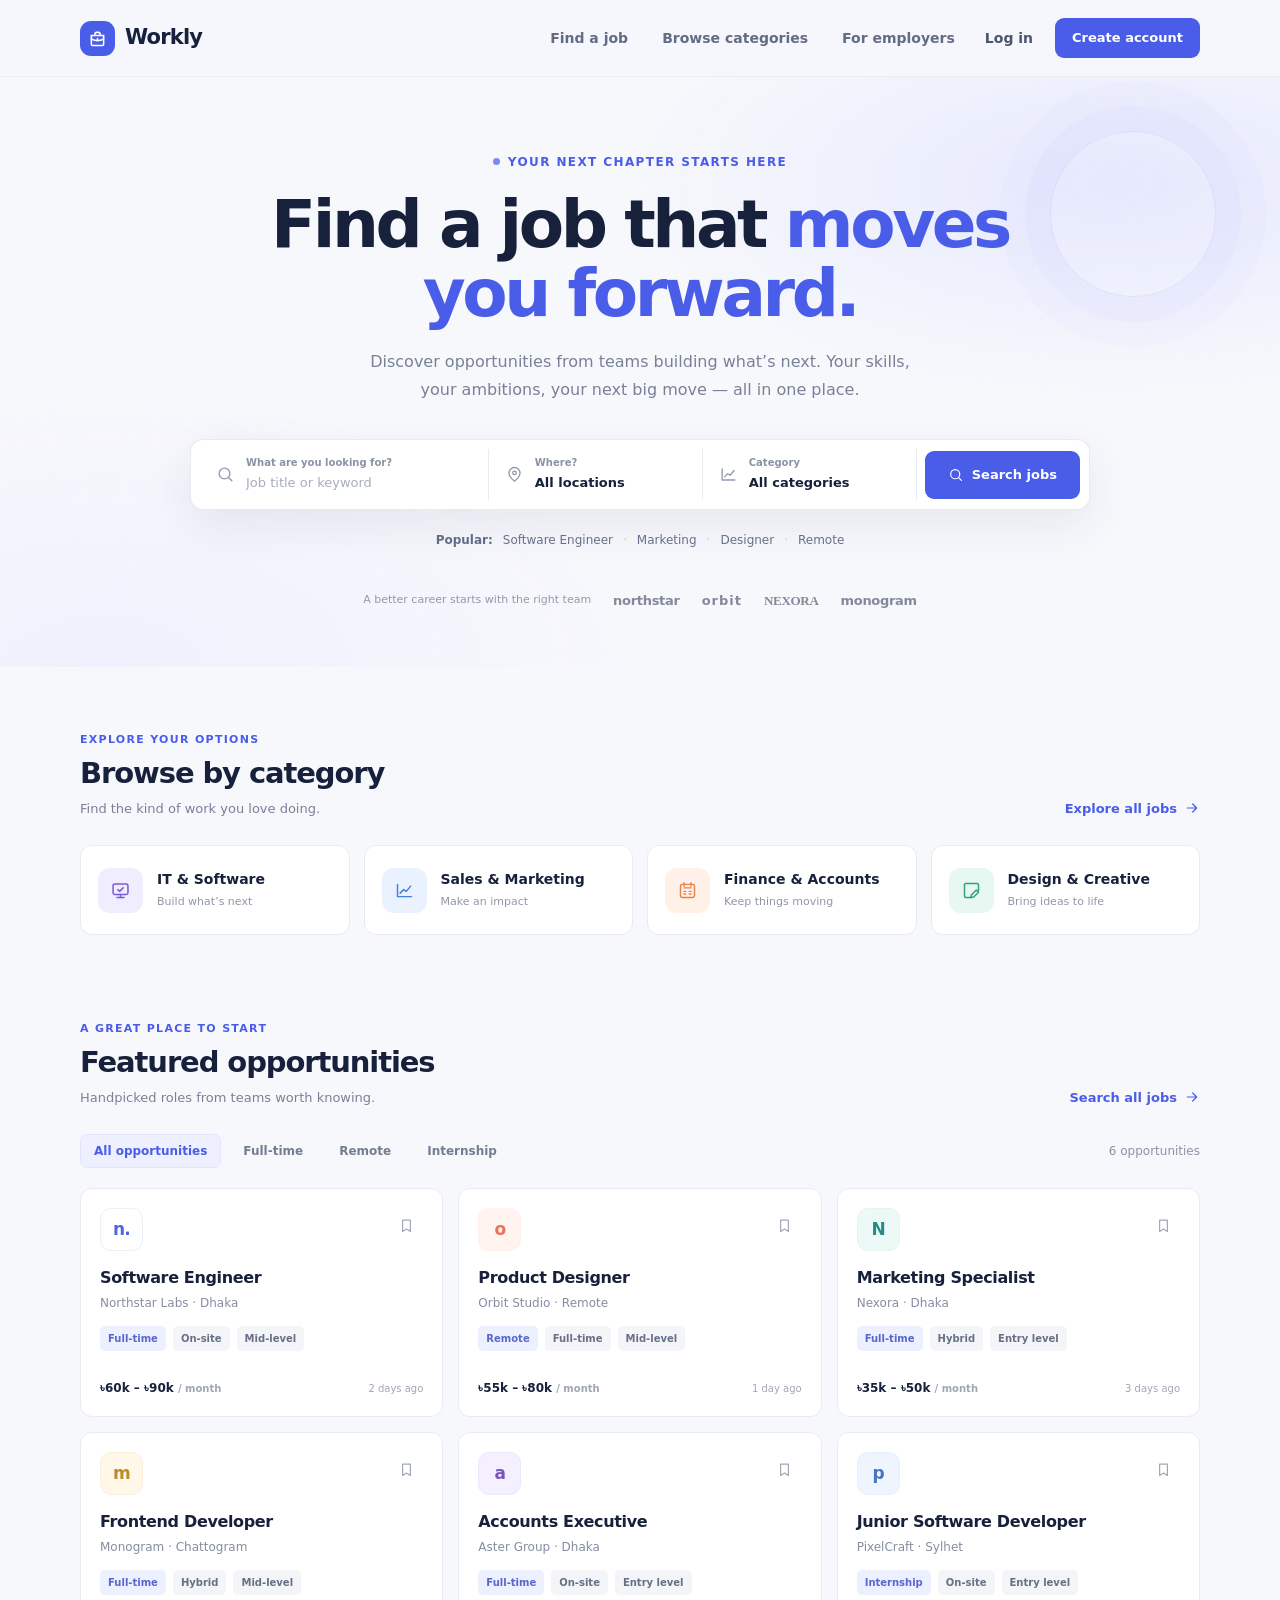
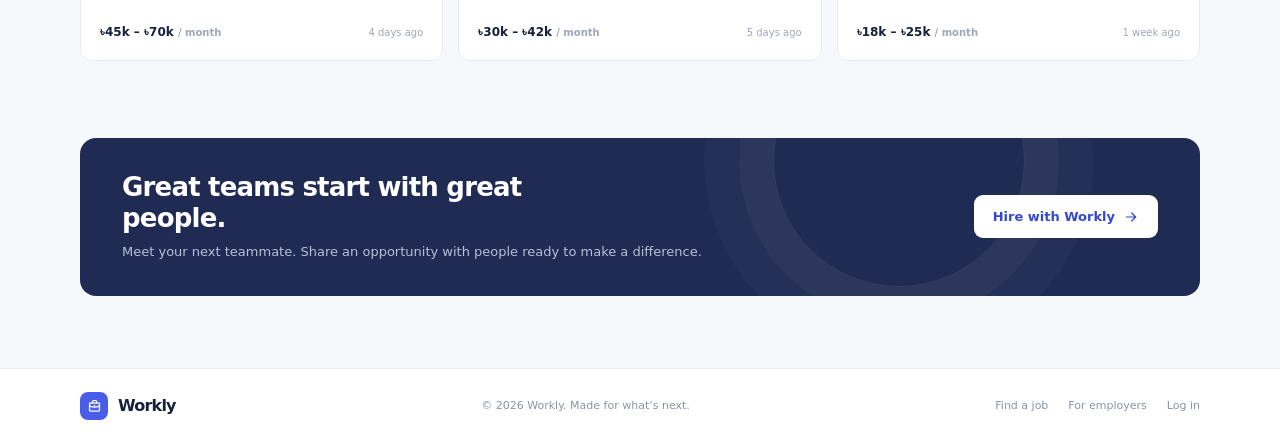
==== index.html @ 97389e7e "4_nov" ====
<!doctype html>
<html lang="en">
<head>
  <meta charset="utf-8">
  <meta name="viewport" content="width=device-width, initial-scale=1">
  <meta name="theme-color" content="#f7f8fc">
  <meta name="description" content="Find your next opportunity with opportunities from growing teams across Bangladesh. Search jobs by title, category, or city.">
  <title>Find your next opportunity — Workly</title>
  <style>
    :root {
      color-scheme: light;
      --ink: #17213b;
      --muted: #788198;
      --blue: #4a5de8;
      --blue-dark: #394bd1;
      --blue-pale: #eef0ff;
      --line: #e9ebf2;
      --surface: #fff;
      --canvas: #f7f8fc;
      --green: #14876b;
      --shadow: 0 16px 44px rgba(34, 48, 94, .08);
    }

    * { box-sizing: border-box; }

    html { scroll-behavior: smooth; }

    body {
      margin: 0;
      background: var(--canvas);
      color: var(--ink);
      font-family: Inter, ui-sans-serif, system-ui, -apple-system, BlinkMacSystemFont, "Segoe UI", sans-serif;
      font-size: 15px;
      line-height: 1.5;
      -webkit-font-smoothing: antialiased;
    }

    a { color: inherit; text-decoration: none; }
    button, input, select { font: inherit; }
    button, a, select { -webkit-tap-highlight-color: transparent; }
    button:focus-visible, a:focus-visible, input:focus-visible, select:focus-visible {
      outline: 3px solid rgba(74, 93, 232, .28);
      outline-offset: 3px;
    }

    .shell { width: min(1120px, calc(100% - 48px)); margin: 0 auto; }

    .site-header {
      position: relative;
      z-index: 5;
      background: rgba(247, 248, 252, .92);
      border-bottom: 1px solid rgba(233, 235, 242, .8);
    }

    .nav {
      height: 76px;
      display: flex;
      align-items: center;
      justify-content: space-between;
      gap: 30px;
    }

    .brand {
      display: inline-flex;
      align-items: center;
      gap: 10px;
      color: var(--ink);
      font-size: 21px;
      font-weight: 780;
      letter-spacing: -.8px;
      white-space: nowrap;
    }

    .brand-mark {
      width: 35px;
      height: 35px;
      display: grid;
      place-items: center;
      border-radius: 11px;
      background: var(--blue);
      color: white;
    }

    .brand-mark svg { width: 21px; height: 21px; }

    .nav-links {
      display: flex;
      align-items: center;
      gap: 34px;
      margin-left: auto;
      color: #626c83;
      font-size: 14px;
      font-weight: 550;
    }

    .nav-links a:hover, .sign-in:hover { color: var(--blue); }

    .nav-actions { display: flex; align-items: center; gap: 22px; }
    .sign-in { color: #4b556c; font-size: 14px; font-weight: 650; }

    .button {
      min-height: 43px;
      display: inline-flex;
      align-items: center;
      justify-content: center;
      gap: 8px;
      padding: 0 18px;
      border: 1px solid transparent;
      border-radius: 9px;
      background: var(--blue);
      color: white;
      cursor: pointer;
      font-size: 13px;
      font-weight: 700;
      transition: background .18s ease, transform .18s ease, border-color .18s ease;
    }

    .button:hover { background: var(--blue-dark); transform: translateY(-1px); }
    .button.small { min-height: 40px; padding: 0 16px; }
    .button.outline { background: transparent; border-color: #dfe2ef; color: var(--ink); }
    .button.outline:hover { border-color: var(--blue); color: var(--blue); }

    .menu-toggle {
      display: none;
      width: 42px;
      height: 42px;
      place-items: center;
      border: 1px solid var(--line);
      border-radius: 9px;
      background: white;
      color: var(--ink);
      cursor: pointer;
    }
    .menu-toggle svg { width: 20px; height: 20px; }

    .hero {
      position: relative;
      overflow: hidden;
      padding: 72px 0 57px;
      background:
        radial-gradient(ellipse at 87% 18%, rgba(211, 216, 255, .48), transparent 31%),
        radial-gradient(ellipse at 8% 100%, rgba(231, 234, 255, .52), transparent 32%),
        #f7f8fc;
    }

    .hero::after {
      content: "";
      position: absolute;
      top: 54px;
      right: max(calc((100vw - 1170px) / 2), 5%);
      width: 164px;
      height: 164px;
      border: 1px solid rgba(111, 126, 238, .13);
      border-radius: 50%;
      box-shadow: 0 0 0 25px rgba(111, 126, 238, .035), 0 0 0 50px rgba(111, 126, 238, .025);
      pointer-events: none;
    }

    .hero-inner { position: relative; z-index: 1; text-align: center; }

    .eyebrow {
      display: inline-flex;
      align-items: center;
      gap: 8px;
      margin-bottom: 19px;
      color: var(--blue);
      font-size: 12px;
      font-weight: 750;
      letter-spacing: 1.4px;
      text-transform: uppercase;
    }

    .eyebrow-dot { width: 7px; height: 7px; border-radius: 50%; background: #7c89f1; }

    h1 {
      max-width: 760px;
      margin: 0 auto;
      font-size: clamp(42px, 6vw, 66px);
      line-height: 1.06;
      letter-spacing: -3.4px;
      font-weight: 760;
    }

    h1 span { color: var(--blue); }

    .hero-copy {
      max-width: 545px;
      margin: 19px auto 0;
      color: var(--muted);
      font-size: 16px;
      line-height: 1.75;
    }

    .search-panel {
      width: min(900px, 100%);
      display: grid;
      grid-template-columns: 1.35fr 1fr 1fr auto;
      align-items: center;
      gap: 0;
      margin: 35px auto 0;
      padding: 9px;
      border: 1px solid rgba(231, 233, 243, .95);
      border-radius: 13px;
      background: white;
      box-shadow: var(--shadow);
      text-align: left;
    }

    .search-field {
      min-width: 0;
      display: flex;
      align-items: center;
      gap: 11px;
      padding: 6px 16px;
      border-right: 1px solid var(--line);
    }

    .search-field svg { width: 19px; height: 19px; flex: 0 0 auto; color: #9099ad; }
    .search-field label { display: block; margin-bottom: 1px; color: #8a92a5; font-size: 10px; font-weight: 700; }
    .search-field input, .search-field select {
      width: 100%;
      min-width: 0;
      padding: 0;
      border: 0;
      outline: 0;
      background: transparent;
      color: var(--ink);
      font-size: 13px;
      font-weight: 600;
    }
    .search-field input::placeholder { color: #a7adbb; font-weight: 450; }
    .search-field select { appearance: none; cursor: pointer; }
    .search-field select:invalid { color: #8b93a5; font-weight: 450; }

    .search-submit { min-height: 48px; margin-left: 8px; padding: 0 22px; }
    .search-submit svg { width: 16px; height: 16px; }

    .hero-meta {
      display: flex;
      justify-content: center;
      align-items: center;
      flex-wrap: wrap;
      gap: 10px;
      margin-top: 21px;
      color: #858da0;
      font-size: 12px;
    }
    .hero-meta strong { color: #626d85; }
    .popular-link { color: #65708a; }
    .popular-link:hover { color: var(--blue); }
    .meta-separator { color: #c4c9d5; }

    .trust-row {
      display: flex;
      align-items: center;
      justify-content: center;
      gap: 22px;
      margin-top: 42px;
      color: #9299aa;
      font-size: 11px;
      font-weight: 650;
    }
    .trust-label { font-weight: 500; }
    .trust-name { color: #81899b; font-size: 13px; font-weight: 760; letter-spacing: -.3px; }
    .trust-name:nth-of-type(3) { letter-spacing: 1px; }
    .trust-name:nth-of-type(4) { font-family: Georgia, serif; font-weight: 700; }

    .section { padding: 65px 0; }
    .section-heading {
      display: flex;
      align-items: end;
      justify-content: space-between;
      gap: 20px;
      margin-bottom: 27px;
    }
    .section-kicker { margin: 0 0 7px; color: var(--blue); font-size: 11px; font-weight: 750; letter-spacing: 1.3px; text-transform: uppercase; }
    h2 { margin: 0; font-size: 29px; line-height: 1.2; letter-spacing: -1.1px; }
    .section-subtitle { margin: 8px 0 0; color: var(--muted); font-size: 13px; }
    .text-link { display: inline-flex; align-items: center; gap: 7px; color: var(--blue); font-size: 13px; font-weight: 700; white-space: nowrap; }
    .text-link svg { width: 16px; height: 16px; transition: transform .18s ease; }
    .text-link:hover svg { transform: translateX(3px); }

    .category-grid { display: grid; grid-template-columns: repeat(4, 1fr); gap: 14px; }
    .category-card {
      display: flex;
      align-items: center;
      gap: 14px;
      min-height: 90px;
      padding: 17px;
      border: 1px solid var(--line);
      border-radius: 12px;
      background: var(--surface);
      transition: border-color .18s ease, transform .18s ease, box-shadow .18s ease;
    }
    .category-card:hover { transform: translateY(-3px); border-color: #d6daf9; box-shadow: 0 12px 26px rgba(34, 48, 94, .06); }
    .category-icon {
      width: 45px;
      height: 45px;
      flex: 0 0 auto;
      display: grid;
      place-items: center;
      border-radius: 12px;
    }
    .category-icon svg { width: 21px; height: 21px; }
    .category-icon.purple { background: #f0edff; color: #7859dc; }
    .category-icon.blue { background: #eaf2ff; color: #4381dc; }
    .category-icon.orange { background: #fff1e8; color: #e4854f; }
    .category-icon.green { background: #e7f7f1; color: #36a17e; }
    .category-name { display: block; font-size: 14px; font-weight: 700; }
    .category-count { display: block; margin-top: 4px; color: #9097a8; font-size: 11px; }

    .jobs-section { padding-top: 21px; }
    .job-toolbar { display: flex; align-items: center; justify-content: space-between; gap: 18px; margin-bottom: 20px; }
    .filter-list { display: flex; flex-wrap: wrap; gap: 8px; }
    .filter-button {
      min-height: 34px;
      padding: 0 13px;
      border: 1px solid transparent;
      border-radius: 7px;
      background: transparent;
      color: #737d92;
      cursor: pointer;
      font-size: 12px;
      font-weight: 600;
    }
    .filter-button.active { border-color: #e3e5ff; background: #eeefff; color: var(--blue); }
    .filter-button:hover:not(.active) { background: #f0f1f6; color: var(--ink); }
    .results-count { color: #8a92a4; font-size: 12px; white-space: nowrap; }

    .job-grid { display: grid; grid-template-columns: repeat(3, 1fr); gap: 15px; }
    .job-card {
      min-height: 229px;
      display: flex;
      flex-direction: column;
      padding: 19px;
      border: 1px solid var(--line);
      border-radius: 12px;
      background: white;
      transition: border-color .18s ease, transform .18s ease, box-shadow .18s ease;
    }
    .job-card:hover { transform: translateY(-3px); border-color: #d9ddfa; box-shadow: 0 14px 30px rgba(34, 48, 94, .07); }
    .job-top { display: flex; align-items: flex-start; justify-content: space-between; gap: 12px; }
    .company-mark {
      width: 43px;
      height: 43px;
      display: grid;
      place-items: center;
      border: 1px solid #edf0f5;
      border-radius: 11px;
      background: #fff;
      color: var(--mark-color, #5264df);
      font-size: 17px;
      font-weight: 800;
      letter-spacing: -.8px;
    }
    .company-mark.coral { --mark-color: #e7745c; background: #fff4f0; border-color: #fff0eb; }
    .company-mark.teal { --mark-color: #228d86; background: #edf9f7; border-color: #e4f4f1; }
    .company-mark.gold { --mark-color: #bd8a2c; background: #fff8e9; border-color: #f9f0dc; }
    .company-mark.violet { --mark-color: #7956bd; background: #f5f0ff; border-color: #eee7fb; }
    .company-mark.blue { --mark-color: #4774c3; background: #eff5ff; border-color: #e7effc; }
    .save-button {
      width: 34px;
      height: 34px;
      display: grid;
      place-items: center;
      border: 1px solid transparent;
      border-radius: 8px;
      background: transparent;
      color: #a1a8b7;
      cursor: pointer;
    }
    .save-button:hover, .save-button.saved { border-color: #eaebff; background: #f4f4ff; color: var(--blue); }
    .save-button svg { width: 17px; height: 17px; }
    .job-title { margin: 15px 0 4px; font-size: 16px; font-weight: 740; letter-spacing: -.35px; }
    .company-name { color: #858da0; font-size: 12px; }
    .job-tags { display: flex; flex-wrap: wrap; gap: 7px; margin-top: 14px; }
    .tag { padding: 5px 8px; border-radius: 5px; background: #f4f5f8; color: #667087; font-size: 10px; font-weight: 600; }
    .tag.type { background: #edf0ff; color: #5967cd; }
    .job-bottom { display: flex; align-items: center; justify-content: space-between; gap: 10px; margin-top: auto; padding-top: 15px; }
    .salary { color: var(--ink); font-size: 12px; font-weight: 720; }
    .posted { color: #a0a6b4; font-size: 10px; }
    .empty-state { display: none; padding: 44px 20px; border: 1px dashed #dfe2ec; border-radius: 12px; color: var(--muted); text-align: center; }
    .empty-state.visible { display: block; }
    .empty-state strong { display: block; margin-bottom: 5px; color: var(--ink); }
    .job-grid:empty + .empty-state { display: block; }
    .search-notice { display: none; margin: -7px 0 18px; color: var(--muted); font-size: 12px; }
    .search-notice.visible { display: block; }

    .cta-section { padding: 12px 0 72px; }
    .cta-panel {
      position: relative;
      overflow: hidden;
      display: flex;
      align-items: center;
      justify-content: space-between;
      gap: 25px;
      padding: 34px 42px;
      border-radius: 16px;
      background: #202b54;
      color: white;
    }
    .cta-panel::after {
      content: "";
      position: absolute;
      top: -103px;
      right: 175px;
      width: 250px;
      height: 250px;
      border: 1px solid rgba(255,255,255,.09);
      border-radius: 50%;
      box-shadow: 0 0 0 34px rgba(255,255,255,.035), 0 0 0 69px rgba(255,255,255,.025);
      pointer-events: none;
    }
    .cta-content { position: relative; z-index: 1; }
    .cta-content h2 { max-width: 510px; font-size: 26px; letter-spacing: -.8px; }
    .cta-content p { margin: 8px 0 0; color: #b7bfd7; font-size: 13px; }
    .cta-panel .button { position: relative; z-index: 1; flex: 0 0 auto; background: #fff; color: #3547ce; }
    .cta-panel .button:hover { background: #eff0ff; }

    .footer { padding: 23px 0; border-top: 1px solid var(--line); background: white; }
    .footer-inner { display: flex; align-items: center; justify-content: space-between; gap: 18px; color: #8a92a4; font-size: 11px; }
    .footer .brand { font-size: 16px; }
    .footer .brand-mark { width: 28px; height: 28px; border-radius: 8px; }
    .footer .brand-mark svg { width: 17px; height: 17px; }
    .footer-links { display: flex; flex-wrap: wrap; gap: 20px; }
    .footer-links a:hover { color: var(--blue); }

    @media (max-width: 850px) {
      .nav-links { gap: 19px; }
      .nav-actions { gap: 14px; }
      .search-panel { grid-template-columns: 1.2fr 1fr 1fr auto; }
      .search-field { padding-right: 10px; padding-left: 10px; }
      .category-grid { grid-template-columns: repeat(2, 1fr); }
      .job-grid { grid-template-columns: repeat(2, 1fr); }
    }

    @media (max-width: 650px) {
      .shell { width: min(100% - 36px, 520px); }
      .nav { height: 66px; gap: 12px; }
      .menu-toggle { display: grid; order: 3; }
      .nav-actions { margin-left: auto; gap: 14px; }
      .nav-actions .button { display: none; }
      .nav-links {
        position: absolute;
        top: 65px;
        right: 18px;
        left: 18px;
        display: none;
        align-items: stretch;
        gap: 0;
        padding: 7px 15px;
        border: 1px solid var(--line);
        border-radius: 11px;
        background: white;
        box-shadow: var(--shadow);
      }
      .nav-links.open { display: flex; flex-direction: column; }
      .nav-links a { padding: 12px 4px; border-bottom: 1px solid #f0f1f5; }
      .nav-links a:last-child { border-bottom: 0; }
      .hero { padding: 57px 0 44px; }
      .hero::after { top: 27px; right: -105px; width: 140px; height: 140px; }
      .eyebrow { margin-bottom: 16px; font-size: 10px; }
      h1 { max-width: 520px; font-size: clamp(39px, 11vw, 55px); letter-spacing: -2.5px; }
      .hero-copy { max-width: 450px; margin-top: 14px; font-size: 14px; }
      .search-panel { grid-template-columns: 1fr 1fr; gap: 8px 0; margin-top: 26px; padding: 10px; }
      .search-field { min-height: 54px; }
      .search-field:nth-child(2) { border-right: 0; }
      .search-field:nth-child(3) { border-top: 1px solid var(--line); }
      .search-submit { min-height: 46px; margin: 0 0 0 8px; }
      .hero-meta { gap: 8px; margin-top: 16px; font-size: 11px; }
      .trust-row { flex-wrap: wrap; gap: 12px 19px; margin-top: 29px; }
      .trust-label { flex-basis: 100%; }
      .section { padding: 49px 0; }
      .section-heading { align-items: flex-start; }
      h2 { font-size: 25px; }
      .category-grid { gap: 10px; }
      .category-card { min-height: 78px; gap: 10px; padding: 12px; }
      .category-icon { width: 39px; height: 39px; }
      .category-name { font-size: 12px; }
      .category-count { font-size: 10px; }
      .jobs-section { padding-top: 9px; }
      .job-toolbar { align-items: flex-start; flex-direction: column; gap: 10px; }
      .job-grid { grid-template-columns: 1fr; }
      .job-card { min-height: 216px; }
      .cta-section { padding-bottom: 52px; }
      .cta-panel { align-items: flex-start; flex-direction: column; padding: 27px 24px; }
      .cta-content h2 { font-size: 23px; }
      .cta-panel::after { right: -90px; }
      .footer-inner { align-items: flex-start; flex-direction: column; }
    }

    @media (max-width: 380px) {
      .shell { width: calc(100% - 28px); }
      .brand { font-size: 19px; }
      .nav-actions { gap: 10px; }
      .sign-in { font-size: 12px; }
      .search-field { gap: 7px; padding: 5px 7px; }
      .search-field svg { width: 16px; height: 16px; }
      .search-field input, .search-field select { font-size: 12px; }
      .search-submit { gap: 5px; padding: 0 10px; font-size: 12px; }
    }

    @media (prefers-reduced-motion: reduce) {
      *, *::before, *::after { scroll-behavior: auto !important; transition-duration: .01ms !important; }
    }
  </style>
</head>
<body>
  <header class="site-header">
    <div class="shell nav">
      <a class="brand" href="index.html" aria-label="Workly home">
        <span class="brand-mark" aria-hidden="true">
          <svg viewBox="0 0 24 24" fill="none"><path d="M5 8.5h14v10a1.5 1.5 0 0 1-1.5 1.5h-11A1.5 1.5 0 0 1 5 18.5v-10Z" stroke="currentColor" stroke-width="1.8"/><path d="M9 8.5V6.8A1.8 1.8 0 0 1 10.8 5h2.4A1.8 1.8 0 0 1 15 6.8v1.7M5 12.5c4.4 2.4 9.6 2.4 14 0M12 12v2" stroke="currentColor" stroke-width="1.8" stroke-linecap="round"/></svg>
        </span>
        Workly
      </a>
      <nav class="nav-links" id="primary-navigation" aria-label="Main navigation">
        <a href="#jobs">Find a job</a>
        <a href="#categories">Browse categories</a>
        <a href="#employers">For employers</a>
      </nav>
      <div class="nav-actions">
        <a class="sign-in" href="login.php">Log in</a>
        <a class="button small" href="register.php">Create account</a>
      </div>
      <button class="menu-toggle" type="button" aria-label="Open navigation" aria-expanded="false" aria-controls="primary-navigation">
        <svg viewBox="0 0 24 24" fill="none" aria-hidden="true"><path d="M4 7h16M4 12h16M4 17h16" stroke="currentColor" stroke-width="1.8" stroke-linecap="round"/></svg>
      </button>
    </div>
  </header>

  <main>
    <section class="hero" aria-labelledby="hero-title">
      <div class="shell hero-inner">
        <div class="eyebrow"><span class="eyebrow-dot"></span>Your next chapter starts here</div>
        <h1 id="hero-title">Find a job that <span>moves you forward.</span></h1>
        <p class="hero-copy">Discover opportunities from teams building what’s next. Your skills, your ambitions, your next big move — all in one place.</p>
        <form class="search-panel" id="job-search" role="search">
          <div class="search-field">
            <svg viewBox="0 0 24 24" fill="none" aria-hidden="true"><circle cx="10.8" cy="10.8" r="6.8" stroke="currentColor" stroke-width="1.7"/><path d="m16 16 4 4" stroke="currentColor" stroke-width="1.7" stroke-linecap="round"/></svg>
            <div>
              <label for="keyword">What are you looking for?</label>
              <input id="keyword" name="keyword" type="search" placeholder="Job title or keyword">
            </div>
          </div>
          <div class="search-field">
            <svg viewBox="0 0 24 24" fill="none" aria-hidden="true"><path d="M19 10.2c0 5-7 10.3-7 10.3S5 15.2 5 10.2a7 7 0 1 1 14 0Z" stroke="currentColor" stroke-width="1.7"/><circle cx="12" cy="10" r="2.2" stroke="currentColor" stroke-width="1.7"/></svg>
            <div>
              <label for="location">Where?</label>
              <select id="location" name="location">
                <option value="">All locations</option>
                <option>Dhaka</option>
                <option>Chattogram</option>
                <option>Sylhet</option>
                <option>Rajshahi</option>
                <option>Remote</option>
              </select>
            </div>
          </div>
          <div class="search-field">
            <svg viewBox="0 0 24 24" fill="none" aria-hidden="true"><path d="M4 19V5m0 14h16M7 15l4-4 3 2 5-6" stroke="currentColor" stroke-width="1.7" stroke-linecap="round" stroke-linejoin="round"/></svg>
            <div>
              <label for="category">Category</label>
              <select id="category" name="category">
                <option value="">All categories</option>
                <option>IT / Software</option>
                <option>Sales</option>
                <option>Accounts</option>
                <option>Design</option>
              </select>
            </div>
          </div>
          <button class="button search-submit" type="submit">
            <svg viewBox="0 0 24 24" fill="none" aria-hidden="true"><circle cx="10.8" cy="10.8" r="6.8" stroke="currentColor" stroke-width="1.8"/><path d="m16 16 4 4" stroke="currentColor" stroke-width="1.8" stroke-linecap="round"/></svg>
            Search jobs
          </button>
        </form>
        <div class="hero-meta">
          <strong>Popular:</strong>
          <a class="popular-link" href="#jobs" data-search-term="Software">Software Engineer</a><span class="meta-separator">·</span>
          <a class="popular-link" href="#jobs" data-search-term="Marketing">Marketing</a><span class="meta-separator">·</span>
          <a class="popular-link" href="#jobs" data-search-term="Designer">Designer</a><span class="meta-separator">·</span>
          <a class="popular-link" href="#jobs" data-location="Remote">Remote</a>
        </div>
        <div class="trust-row" aria-label="Companies hiring">
          <span class="trust-label">A better career starts with the right team</span>
          <span class="trust-name">northstar</span>
          <span class="trust-name">orbit</span>
          <span class="trust-name">NEXORA</span>
          <span class="trust-name">monogram</span>
        </div>
      </div>
    </section>

    <section class="section" id="categories" aria-labelledby="categories-title">
      <div class="shell">
        <div class="section-heading">
          <div>
            <p class="section-kicker">Explore your options</p>
            <h2 id="categories-title">Browse by category</h2>
            <p class="section-subtitle">Find the kind of work you love doing.</p>
          </div>
          <a class="text-link" href="#jobs">Explore all jobs
            <svg viewBox="0 0 24 24" fill="none" aria-hidden="true"><path d="M5 12h14m-6-6 6 6-6 6" stroke="currentColor" stroke-width="1.8" stroke-linecap="round" stroke-linejoin="round"/></svg>
          </a>
        </div>
        <div class="category-grid">
          <a class="category-card" href="#jobs" data-category="IT / Software">
            <span class="category-icon purple" aria-hidden="true"><svg viewBox="0 0 24 24" fill="none"><rect x="3.5" y="4.5" width="17" height="12" rx="2" stroke="currentColor" stroke-width="1.7"/><path d="M8 20h8m-4-3.5V20m-3-9 2 2 4-4" stroke="currentColor" stroke-width="1.7" stroke-linecap="round" stroke-linejoin="round"/></svg></span>
            <span><span class="category-name">IT &amp; Software</span><span class="category-count">Build what’s next</span></span>
          </a>
          <a class="category-card" href="#jobs" data-category="Sales">
            <span class="category-icon blue" aria-hidden="true"><svg viewBox="0 0 24 24" fill="none"><path d="M4 19V5m0 14h16M7 15l4-4 3 2 5-6" stroke="currentColor" stroke-width="1.7" stroke-linecap="round" stroke-linejoin="round"/></svg></span>
            <span><span class="category-name">Sales &amp; Marketing</span><span class="category-count">Make an impact</span></span>
          </a>
          <a class="category-card" href="#jobs" data-category="Accounts">
            <span class="category-icon orange" aria-hidden="true"><svg viewBox="0 0 24 24" fill="none"><rect x="4" y="5" width="16" height="15" rx="2" stroke="currentColor" stroke-width="1.7"/><path d="M8 9h8M8 13h2m4 0h2m-8 3h2m4 0h2M8 3v4m8-4v4" stroke="currentColor" stroke-width="1.7" stroke-linecap="round"/></svg></span>
            <span><span class="category-name">Finance &amp; Accounts</span><span class="category-count">Keep things moving</span></span>
          </a>
          <a class="category-card" href="#jobs" data-category="Design">
            <span class="category-icon green" aria-hidden="true"><svg viewBox="0 0 24 24" fill="none"><path d="M12 20H5.5A1.5 1.5 0 0 1 4 18.5v-13A1.5 1.5 0 0 1 5.5 4h13A1.5 1.5 0 0 1 20 5.5V12m-5.5 7.5 5.5-5.5-2.5-2.5-5.5 5.5-.8 3.3 3.3-.8Z" stroke="currentColor" stroke-width="1.7" stroke-linecap="round" stroke-linejoin="round"/></svg></span>
            <span><span class="category-name">Design &amp; Creative</span><span class="category-count">Bring ideas to life</span></span>
          </a>
        </div>
      </div>
    </section>

    <section class="section jobs-section" id="jobs" aria-labelledby="jobs-title">
      <div class="shell">
        <div class="section-heading">
          <div>
            <p class="section-kicker">A great place to start</p>
            <h2 id="jobs-title">Featured opportunities</h2>
            <p class="section-subtitle">Handpicked roles from teams worth knowing.</p>
          </div>
          <a class="text-link" href="#job-search">Search all jobs
            <svg viewBox="0 0 24 24" fill="none" aria-hidden="true"><path d="M5 12h14m-6-6 6 6-6 6" stroke="currentColor" stroke-width="1.8" stroke-linecap="round" stroke-linejoin="round"/></svg>
          </a>
        </div>
        <div class="job-toolbar">
          <div class="filter-list" role="group" aria-label="Filter featured jobs">
            <button class="filter-button active" type="button" data-filter="all" aria-pressed="true">All opportunities</button>
            <button class="filter-button" type="button" data-filter="Full-time" aria-pressed="false">Full-time</button>
            <button class="filter-button" type="button" data-filter="Remote" aria-pressed="false">Remote</button>
            <button class="filter-button" type="button" data-filter="Internship" aria-pressed="false">Internship</button>
          </div>
          <span class="results-count" id="results-count" aria-live="polite">6 opportunities</span>
        </div>
        <p class="search-notice" id="search-notice" aria-live="polite"></p>
        <div class="job-grid" id="job-grid">
          <article class="job-card" data-category="IT / Software" data-location="Dhaka" data-type="Full-time" data-keywords="software engineer backend php laravel">
            <div class="job-top"><span class="company-mark">n.</span><button class="save-button" type="button" aria-label="Save Software Engineer at Northstar" aria-pressed="false"><svg viewBox="0 0 24 24" fill="none"><path d="M6.5 4.5h11v16l-5.5-3.5-5.5 3.5v-16Z" stroke="currentColor" stroke-width="1.7" stroke-linejoin="round"/></svg></button></div>
            <h3 class="job-title">Software Engineer</h3><span class="company-name">Northstar Labs · Dhaka</span>
            <div class="job-tags"><span class="tag type">Full-time</span><span class="tag">On-site</span><span class="tag">Mid-level</span></div>
            <div class="job-bottom"><span class="salary">৳60k – ৳90k <span class="posted">/ month</span></span><span class="posted">2 days ago</span></div>
          </article>
          <article class="job-card" data-category="Design" data-location="Remote" data-type="Remote" data-keywords="product designer ui ux design figma">
            <div class="job-top"><span class="company-mark coral">o</span><button class="save-button" type="button" aria-label="Save Product Designer at Orbit Studio" aria-pressed="false"><svg viewBox="0 0 24 24" fill="none"><path d="M6.5 4.5h11v16l-5.5-3.5-5.5 3.5v-16Z" stroke="currentColor" stroke-width="1.7" stroke-linejoin="round"/></svg></button></div>
            <h3 class="job-title">Product Designer</h3><span class="company-name">Orbit Studio · Remote</span>
            <div class="job-tags"><span class="tag type">Remote</span><span class="tag">Full-time</span><span class="tag">Mid-level</span></div>
            <div class="job-bottom"><span class="salary">৳55k – ৳80k <span class="posted">/ month</span></span><span class="posted">1 day ago</span></div>
          </article>
          <article class="job-card" data-category="Sales" data-location="Dhaka" data-type="Full-time" data-keywords="marketing specialist growth social media">
            <div class="job-top"><span class="company-mark teal">N</span><button class="save-button" type="button" aria-label="Save Marketing Specialist at Nexora" aria-pressed="false"><svg viewBox="0 0 24 24" fill="none"><path d="M6.5 4.5h11v16l-5.5-3.5-5.5 3.5v-16Z" stroke="currentColor" stroke-width="1.7" stroke-linejoin="round"/></svg></button></div>
            <h3 class="job-title">Marketing Specialist</h3><span class="company-name">Nexora · Dhaka</span>
            <div class="job-tags"><span class="tag type">Full-time</span><span class="tag">Hybrid</span><span class="tag">Entry level</span></div>
            <div class="job-bottom"><span class="salary">৳35k – ৳50k <span class="posted">/ month</span></span><span class="posted">3 days ago</span></div>
          </article>
          <article class="job-card" data-category="IT / Software" data-location="Chattogram" data-type="Full-time" data-keywords="frontend developer javascript react web">
            <div class="job-top"><span class="company-mark gold">m</span><button class="save-button" type="button" aria-label="Save Frontend Developer at Monogram" aria-pressed="false"><svg viewBox="0 0 24 24" fill="none"><path d="M6.5 4.5h11v16l-5.5-3.5-5.5 3.5v-16Z" stroke="currentColor" stroke-width="1.7" stroke-linejoin="round"/></svg></button></div>
            <h3 class="job-title">Frontend Developer</h3><span class="company-name">Monogram · Chattogram</span>
            <div class="job-tags"><span class="tag type">Full-time</span><span class="tag">Hybrid</span><span class="tag">Mid-level</span></div>
            <div class="job-bottom"><span class="salary">৳45k – ৳70k <span class="posted">/ month</span></span><span class="posted">4 days ago</span></div>
          </article>
          <article class="job-card" data-category="Accounts" data-location="Dhaka" data-type="Full-time" data-keywords="accounts executive finance accounting excel">
            <div class="job-top"><span class="company-mark violet">a</span><button class="save-button" type="button" aria-label="Save Accounts Executive at Aster Group" aria-pressed="false"><svg viewBox="0 0 24 24" fill="none"><path d="M6.5 4.5h11v16l-5.5-3.5-5.5 3.5v-16Z" stroke="currentColor" stroke-width="1.7" stroke-linejoin="round"/></svg></button></div>
            <h3 class="job-title">Accounts Executive</h3><span class="company-name">Aster Group · Dhaka</span>
            <div class="job-tags"><span class="tag type">Full-time</span><span class="tag">On-site</span><span class="tag">Entry level</span></div>
            <div class="job-bottom"><span class="salary">৳30k – ৳42k <span class="posted">/ month</span></span><span class="posted">5 days ago</span></div>
          </article>
          <article class="job-card" data-category="IT / Software" data-location="Sylhet" data-type="Internship" data-keywords="junior software developer engineering internship">
            <div class="job-top"><span class="company-mark blue">p</span><button class="save-button" type="button" aria-label="Save Junior Software Developer at PixelCraft" aria-pressed="false"><svg viewBox="0 0 24 24" fill="none"><path d="M6.5 4.5h11v16l-5.5-3.5-5.5 3.5v-16Z" stroke="currentColor" stroke-width="1.7" stroke-linejoin="round"/></svg></button></div>
            <h3 class="job-title">Junior Software Developer</h3><span class="company-name">PixelCraft · Sylhet</span>
            <div class="job-tags"><span class="tag type">Internship</span><span class="tag">On-site</span><span class="tag">Entry level</span></div>
            <div class="job-bottom"><span class="salary">৳18k – ৳25k <span class="posted">/ month</span></span><span class="posted">1 week ago</span></div>
          </article>
        </div>
        <div class="empty-state" id="empty-state"><strong>No matching opportunities yet</strong>Try another keyword or adjust your filters.</div>
      </div>
    </section>

    <section class="cta-section" id="employers" aria-labelledby="cta-title">
      <div class="shell">
        <div class="cta-panel">
          <div class="cta-content">
            <h2 id="cta-title">Great teams start with great people.</h2>
            <p>Meet your next teammate. Share an opportunity with people ready to make a difference.</p>
          </div>
          <a class="button" href="register.php">Hire with Workly
            <svg viewBox="0 0 24 24" fill="none" aria-hidden="true" width="16" height="16"><path d="M5 12h14m-6-6 6 6-6 6" stroke="currentColor" stroke-width="1.8" stroke-linecap="round" stroke-linejoin="round"/></svg>
          </a>
        </div>
      </div>
    </section>
  </main>

  <footer class="footer">
    <div class="shell footer-inner">
      <a class="brand" href="index.html" aria-label="Workly home">
        <span class="brand-mark" aria-hidden="true"><svg viewBox="0 0 24 24" fill="none"><path d="M5 8.5h14v10a1.5 1.5 0 0 1-1.5 1.5h-11A1.5 1.5 0 0 1 5 18.5v-10ZM9 8.5V6.8A1.8 1.8 0 0 1 10.8 5h2.4A1.8 1.8 0 0 1 15 6.8v1.7M5 12.5c4.4 2.4 9.6 2.4 14 0M12 12v2" stroke="currentColor" stroke-width="1.8" stroke-linecap="round" stroke-linejoin="round"/></svg></span>
        Workly
      </a>
      <span>© <span id="current-year"></span> Workly. Made for what’s next.</span>
      <nav class="footer-links" aria-label="Footer navigation">
        <a href="#jobs">Find a job</a>
        <a href="#employers">For employers</a>
        <a href="login.php">Log in</a>
      </nav>
    </div>
  </footer>

  <script>
    const searchForm = document.querySelector("#job-search");
    const keywordInput = document.querySelector("#keyword");
    const locationSelect = document.querySelector("#location");
    const categorySelect = document.querySelector("#category");
    const jobCards = [...document.querySelectorAll(".job-card")];
    const filterButtons = [...document.querySelectorAll(".filter-button")];
    const resultsCount = document.querySelector("#results-count");
    const searchNotice = document.querySelector("#search-notice");
    const menuToggle = document.querySelector(".menu-toggle");
    const navigation = document.querySelector("#primary-navigation");
    let activeType = "all";

    function updateJobs() {
      const keyword = keywordInput.value.trim().toLowerCase();
      const location = locationSelect.value.toLowerCase();
      const category = categorySelect.value;
      let visibleCount = 0;

      jobCards.forEach((card) => {
        const searchableText = `${card.dataset.keywords} ${card.dataset.category} ${card.dataset.location} ${card.querySelector(".company-name").textContent} ${card.querySelector(".job-title").textContent}`.toLowerCase();
        const matches = (!keyword || searchableText.includes(keyword))
          && (!location || card.dataset.location.toLowerCase() === location)
          && (!category || card.dataset.category === category)
          && (activeType === "all" || card.dataset.type === activeType);
        card.hidden = !matches;
        if (matches) visibleCount += 1;
      });

      resultsCount.textContent = `${visibleCount} ${visibleCount === 1 ? "opportunity" : "opportunities"}`;
      document.querySelector("#empty-state").classList.toggle("visible", visibleCount === 0);
      const hasSearch = Boolean(keyword || location || category);
      searchNotice.textContent = hasSearch ? "Showing featured opportunities that match your search." : "";
      searchNotice.classList.toggle("visible", hasSearch);
    }

    searchForm.addEventListener("submit", (event) => {
      event.preventDefault();
      updateJobs();
      document.querySelector("#jobs").scrollIntoView({ behavior: "smooth" });
    });

    filterButtons.forEach((button) => {
      button.addEventListener("click", () => {
        activeType = button.dataset.filter;
        filterButtons.forEach((item) => {
          const isActive = item === button;
          item.classList.toggle("active", isActive);
          item.setAttribute("aria-pressed", String(isActive));
        });
        updateJobs();
      });
    });

    document.querySelectorAll("[data-category].category-card").forEach((card) => {
      card.addEventListener("click", () => {
        categorySelect.value = card.dataset.category;
        activeType = "all";
        filterButtons.forEach((button) => {
          const isActive = button.dataset.filter === "all";
          button.classList.toggle("active", isActive);
          button.setAttribute("aria-pressed", String(isActive));
        });
        updateJobs();
      });
    });

    document.querySelectorAll("[data-search-term], [data-location]").forEach((link) => {
      link.addEventListener("click", () => {
        if (link.dataset.searchTerm) keywordInput.value = link.dataset.searchTerm;
        if (link.dataset.location) locationSelect.value = link.dataset.location;
        activeType = "all";
        filterButtons.forEach((button) => {
          const isActive = button.dataset.filter === "all";
          button.classList.toggle("active", isActive);
          button.setAttribute("aria-pressed", String(isActive));
        });
        updateJobs();
      });
    });

    document.querySelectorAll(".save-button").forEach((button) => {
      button.addEventListener("click", () => {
        const saved = button.getAttribute("aria-pressed") !== "true";
        button.setAttribute("aria-pressed", String(saved));
        button.classList.toggle("saved", saved);
        button.setAttribute("aria-label", `${saved ? "Unsave" : "Save"} ${button.getAttribute("aria-label").replace(/^(Save|Unsave) /, "")}`);
      });
    });

    menuToggle.addEventListener("click", () => {
      const isOpen = menuToggle.getAttribute("aria-expanded") === "true";
      menuToggle.setAttribute("aria-expanded", String(!isOpen));
      menuToggle.setAttribute("aria-label", isOpen ? "Open navigation" : "Close navigation");
      navigation.classList.toggle("open", !isOpen);
    });

    navigation.querySelectorAll("a").forEach((link) => {
      link.addEventListener("click", () => {
        navigation.classList.remove("open");
        menuToggle.setAttribute("aria-expanded", "false");
        menuToggle.setAttribute("aria-label", "Open navigation");
      });
    });

    document.querySelector("#current-year").textContent = new Date().getFullYear();
  </script>
</body>
</html>
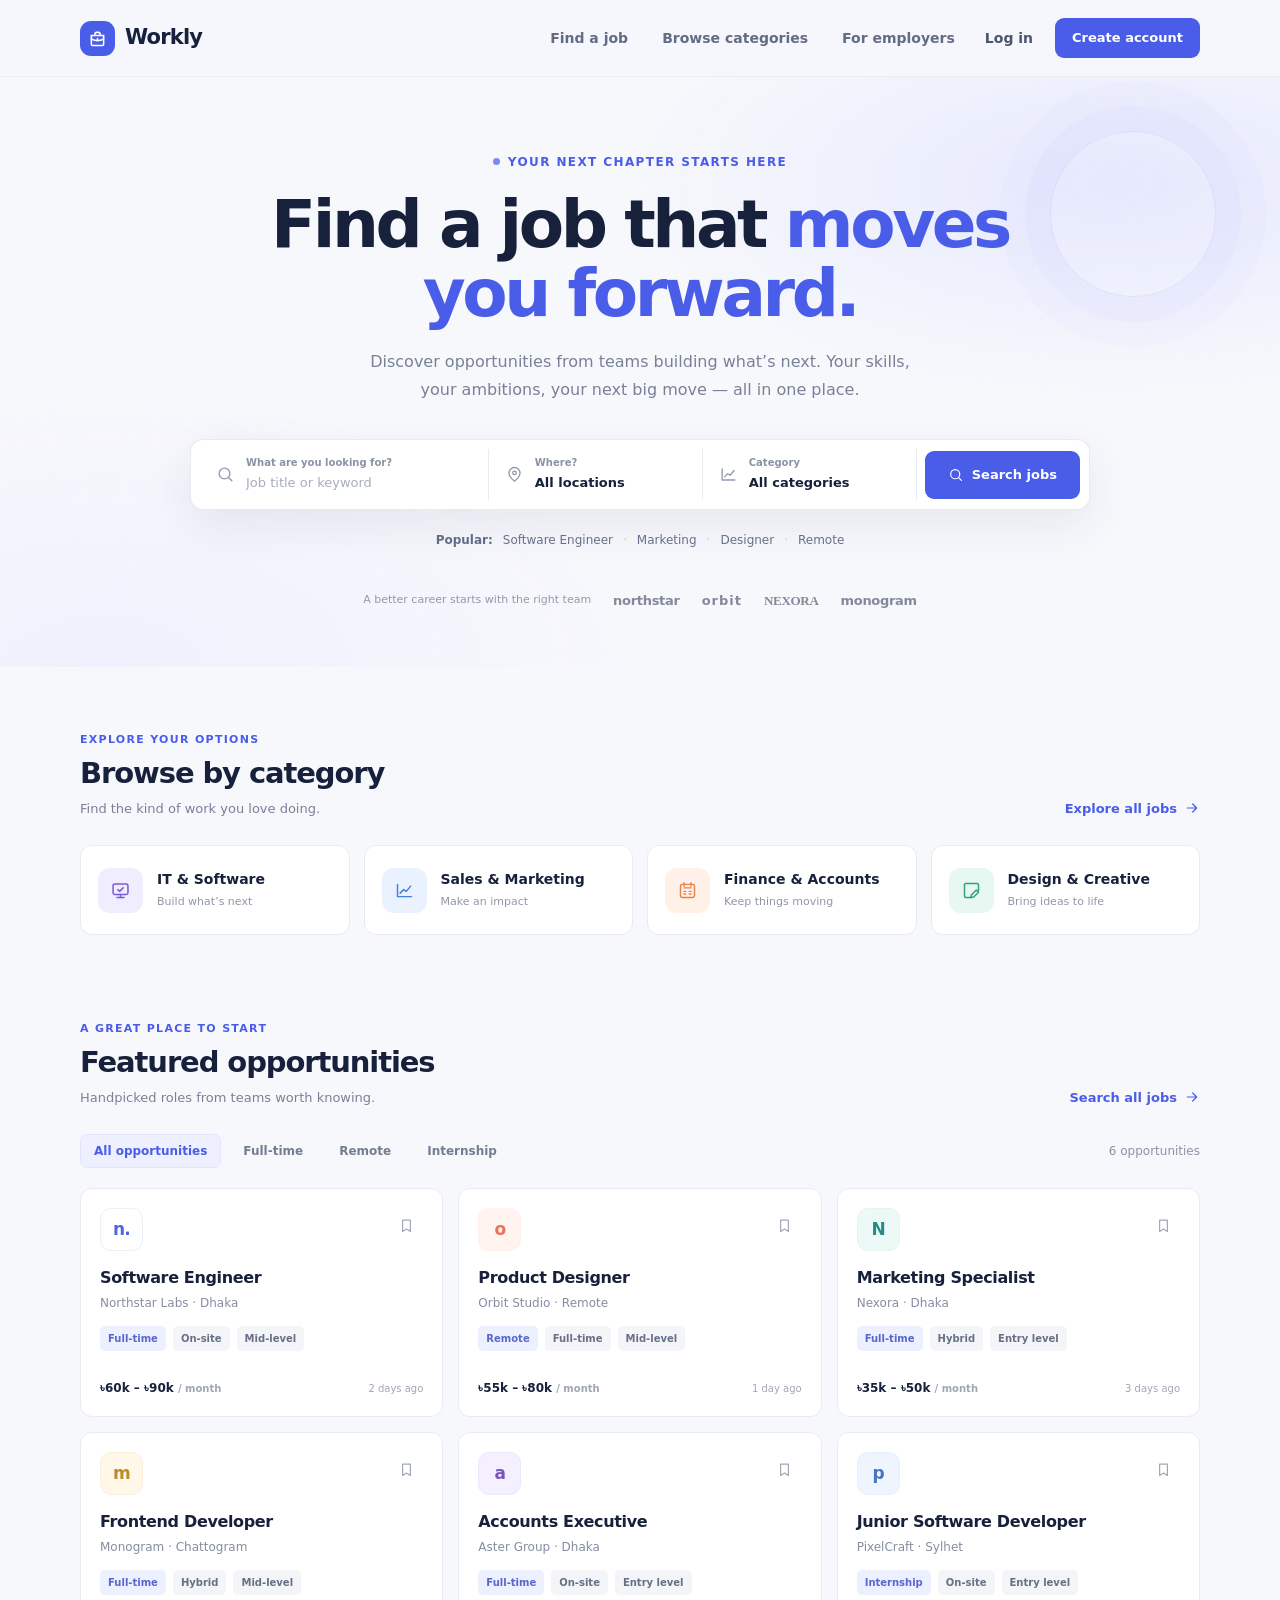
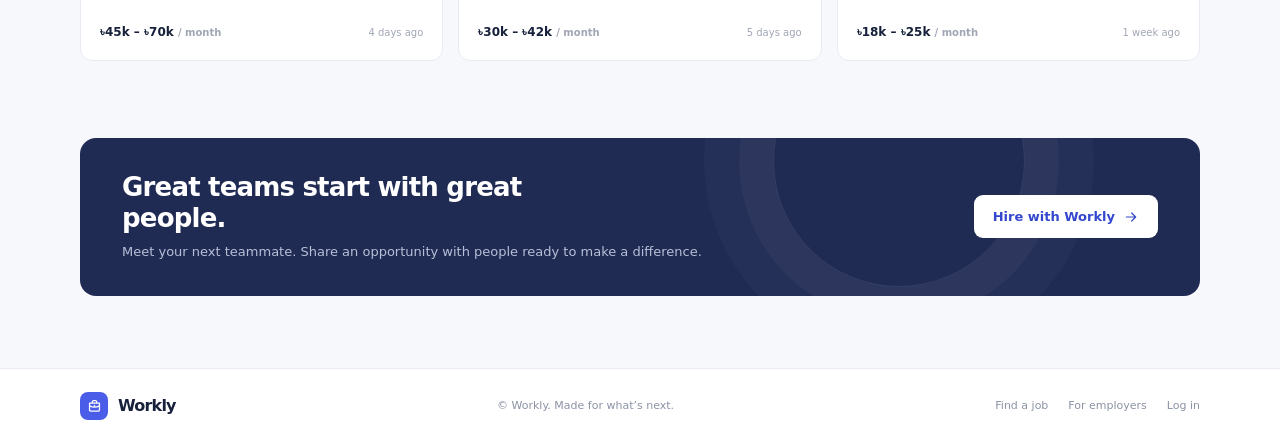
==== commit ab0c1e5e: "7_nov" ====
--- a/index.html
+++ b/index.html
@@ -6,504 +6,7 @@
   <meta name="theme-color" content="#f7f8fc">
   <meta name="description" content="Find your next opportunity with opportunities from growing teams across Bangladesh. Search jobs by title, category, or city.">
   <title>Find your next opportunity — Workly</title>
-  <style>
-    :root {
-      color-scheme: light;
-      --ink: #17213b;
-      --muted: #788198;
-      --blue: #4a5de8;
-      --blue-dark: #394bd1;
-      --blue-pale: #eef0ff;
-      --line: #e9ebf2;
-      --surface: #fff;
-      --canvas: #f7f8fc;
-      --green: #14876b;
-      --shadow: 0 16px 44px rgba(34, 48, 94, .08);
-    }
-
-    * { box-sizing: border-box; }
-
-    html { scroll-behavior: smooth; }
-
-    body {
-      margin: 0;
-      background: var(--canvas);
-      color: var(--ink);
-      font-family: Inter, ui-sans-serif, system-ui, -apple-system, BlinkMacSystemFont, "Segoe UI", sans-serif;
-      font-size: 15px;
-      line-height: 1.5;
-      -webkit-font-smoothing: antialiased;
-    }
-
-    a { color: inherit; text-decoration: none; }
-    button, input, select { font: inherit; }
-    button, a, select { -webkit-tap-highlight-color: transparent; }
-    button:focus-visible, a:focus-visible, input:focus-visible, select:focus-visible {
-      outline: 3px solid rgba(74, 93, 232, .28);
-      outline-offset: 3px;
-    }
-
-    .shell { width: min(1120px, calc(100% - 48px)); margin: 0 auto; }
-
-    .site-header {
-      position: relative;
-      z-index: 5;
-      background: rgba(247, 248, 252, .92);
-      border-bottom: 1px solid rgba(233, 235, 242, .8);
-    }
-
-    .nav {
-      height: 76px;
-      display: flex;
-      align-items: center;
-      justify-content: space-between;
-      gap: 30px;
-    }
-
-    .brand {
-      display: inline-flex;
-      align-items: center;
-      gap: 10px;
-      color: var(--ink);
-      font-size: 21px;
-      font-weight: 780;
-      letter-spacing: -.8px;
-      white-space: nowrap;
-    }
-
-    .brand-mark {
-      width: 35px;
-      height: 35px;
-      display: grid;
-      place-items: center;
-      border-radius: 11px;
-      background: var(--blue);
-      color: white;
-    }
-
-    .brand-mark svg { width: 21px; height: 21px; }
-
-    .nav-links {
-      display: flex;
-      align-items: center;
-      gap: 34px;
-      margin-left: auto;
-      color: #626c83;
-      font-size: 14px;
-      font-weight: 550;
-    }
-
-    .nav-links a:hover, .sign-in:hover { color: var(--blue); }
-
-    .nav-actions { display: flex; align-items: center; gap: 22px; }
-    .sign-in { color: #4b556c; font-size: 14px; font-weight: 650; }
-
-    .button {
-      min-height: 43px;
-      display: inline-flex;
-      align-items: center;
-      justify-content: center;
-      gap: 8px;
-      padding: 0 18px;
-      border: 1px solid transparent;
-      border-radius: 9px;
-      background: var(--blue);
-      color: white;
-      cursor: pointer;
-      font-size: 13px;
-      font-weight: 700;
-      transition: background .18s ease, transform .18s ease, border-color .18s ease;
-    }
-
-    .button:hover { background: var(--blue-dark); transform: translateY(-1px); }
-    .button.small { min-height: 40px; padding: 0 16px; }
-    .button.outline { background: transparent; border-color: #dfe2ef; color: var(--ink); }
-    .button.outline:hover { border-color: var(--blue); color: var(--blue); }
-
-    .menu-toggle {
-      display: none;
-      width: 42px;
-      height: 42px;
-      place-items: center;
-      border: 1px solid var(--line);
-      border-radius: 9px;
-      background: white;
-      color: var(--ink);
-      cursor: pointer;
-    }
-    .menu-toggle svg { width: 20px; height: 20px; }
-
-    .hero {
-      position: relative;
-      overflow: hidden;
-      padding: 72px 0 57px;
-      background:
-        radial-gradient(ellipse at 87% 18%, rgba(211, 216, 255, .48), transparent 31%),
-        radial-gradient(ellipse at 8% 100%, rgba(231, 234, 255, .52), transparent 32%),
-        #f7f8fc;
-    }
-
-    .hero::after {
-      content: "";
-      position: absolute;
-      top: 54px;
-      right: max(calc((100vw - 1170px) / 2), 5%);
-      width: 164px;
-      height: 164px;
-      border: 1px solid rgba(111, 126, 238, .13);
-      border-radius: 50%;
-      box-shadow: 0 0 0 25px rgba(111, 126, 238, .035), 0 0 0 50px rgba(111, 126, 238, .025);
-      pointer-events: none;
-    }
-
-    .hero-inner { position: relative; z-index: 1; text-align: center; }
-
-    .eyebrow {
-      display: inline-flex;
-      align-items: center;
-      gap: 8px;
-      margin-bottom: 19px;
-      color: var(--blue);
-      font-size: 12px;
-      font-weight: 750;
-      letter-spacing: 1.4px;
-      text-transform: uppercase;
-    }
-
-    .eyebrow-dot { width: 7px; height: 7px; border-radius: 50%; background: #7c89f1; }
-
-    h1 {
-      max-width: 760px;
-      margin: 0 auto;
-      font-size: clamp(42px, 6vw, 66px);
-      line-height: 1.06;
-      letter-spacing: -3.4px;
-      font-weight: 760;
-    }
-
-    h1 span { color: var(--blue); }
-
-    .hero-copy {
-      max-width: 545px;
-      margin: 19px auto 0;
-      color: var(--muted);
-      font-size: 16px;
-      line-height: 1.75;
-    }
-
-    .search-panel {
-      width: min(900px, 100%);
-      display: grid;
-      grid-template-columns: 1.35fr 1fr 1fr auto;
-      align-items: center;
-      gap: 0;
-      margin: 35px auto 0;
-      padding: 9px;
-      border: 1px solid rgba(231, 233, 243, .95);
-      border-radius: 13px;
-      background: white;
-      box-shadow: var(--shadow);
-      text-align: left;
-    }
-
-    .search-field {
-      min-width: 0;
-      display: flex;
-      align-items: center;
-      gap: 11px;
-      padding: 6px 16px;
-      border-right: 1px solid var(--line);
-    }
-
-    .search-field svg { width: 19px; height: 19px; flex: 0 0 auto; color: #9099ad; }
-    .search-field label { display: block; margin-bottom: 1px; color: #8a92a5; font-size: 10px; font-weight: 700; }
-    .search-field input, .search-field select {
-      width: 100%;
-      min-width: 0;
-      padding: 0;
-      border: 0;
-      outline: 0;
-      background: transparent;
-      color: var(--ink);
-      font-size: 13px;
-      font-weight: 600;
-    }
-    .search-field input::placeholder { color: #a7adbb; font-weight: 450; }
-    .search-field select { appearance: none; cursor: pointer; }
-    .search-field select:invalid { color: #8b93a5; font-weight: 450; }
-
-    .search-submit { min-height: 48px; margin-left: 8px; padding: 0 22px; }
-    .search-submit svg { width: 16px; height: 16px; }
-
-    .hero-meta {
-      display: flex;
-      justify-content: center;
-      align-items: center;
-      flex-wrap: wrap;
-      gap: 10px;
-      margin-top: 21px;
-      color: #858da0;
-      font-size: 12px;
-    }
-    .hero-meta strong { color: #626d85; }
-    .popular-link { color: #65708a; }
-    .popular-link:hover { color: var(--blue); }
-    .meta-separator { color: #c4c9d5; }
-
-    .trust-row {
-      display: flex;
-      align-items: center;
-      justify-content: center;
-      gap: 22px;
-      margin-top: 42px;
-      color: #9299aa;
-      font-size: 11px;
-      font-weight: 650;
-    }
-    .trust-label { font-weight: 500; }
-    .trust-name { color: #81899b; font-size: 13px; font-weight: 760; letter-spacing: -.3px; }
-    .trust-name:nth-of-type(3) { letter-spacing: 1px; }
-    .trust-name:nth-of-type(4) { font-family: Georgia, serif; font-weight: 700; }
-
-    .section { padding: 65px 0; }
-    .section-heading {
-      display: flex;
-      align-items: end;
-      justify-content: space-between;
-      gap: 20px;
-      margin-bottom: 27px;
-    }
-    .section-kicker { margin: 0 0 7px; color: var(--blue); font-size: 11px; font-weight: 750; letter-spacing: 1.3px; text-transform: uppercase; }
-    h2 { margin: 0; font-size: 29px; line-height: 1.2; letter-spacing: -1.1px; }
-    .section-subtitle { margin: 8px 0 0; color: var(--muted); font-size: 13px; }
-    .text-link { display: inline-flex; align-items: center; gap: 7px; color: var(--blue); font-size: 13px; font-weight: 700; white-space: nowrap; }
-    .text-link svg { width: 16px; height: 16px; transition: transform .18s ease; }
-    .text-link:hover svg { transform: translateX(3px); }
-
-    .category-grid { display: grid; grid-template-columns: repeat(4, 1fr); gap: 14px; }
-    .category-card {
-      display: flex;
-      align-items: center;
-      gap: 14px;
-      min-height: 90px;
-      padding: 17px;
-      border: 1px solid var(--line);
-      border-radius: 12px;
-      background: var(--surface);
-      transition: border-color .18s ease, transform .18s ease, box-shadow .18s ease;
-    }
-    .category-card:hover { transform: translateY(-3px); border-color: #d6daf9; box-shadow: 0 12px 26px rgba(34, 48, 94, .06); }
-    .category-icon {
-      width: 45px;
-      height: 45px;
-      flex: 0 0 auto;
-      display: grid;
-      place-items: center;
-      border-radius: 12px;
-    }
-    .category-icon svg { width: 21px; height: 21px; }
-    .category-icon.purple { background: #f0edff; color: #7859dc; }
-    .category-icon.blue { background: #eaf2ff; color: #4381dc; }
-    .category-icon.orange { background: #fff1e8; color: #e4854f; }
-    .category-icon.green { background: #e7f7f1; color: #36a17e; }
-    .category-name { display: block; font-size: 14px; font-weight: 700; }
-    .category-count { display: block; margin-top: 4px; color: #9097a8; font-size: 11px; }
-
-    .jobs-section { padding-top: 21px; }
-    .job-toolbar { display: flex; align-items: center; justify-content: space-between; gap: 18px; margin-bottom: 20px; }
-    .filter-list { display: flex; flex-wrap: wrap; gap: 8px; }
-    .filter-button {
-      min-height: 34px;
-      padding: 0 13px;
-      border: 1px solid transparent;
-      border-radius: 7px;
-      background: transparent;
-      color: #737d92;
-      cursor: pointer;
-      font-size: 12px;
-      font-weight: 600;
-    }
-    .filter-button.active { border-color: #e3e5ff; background: #eeefff; color: var(--blue); }
-    .filter-button:hover:not(.active) { background: #f0f1f6; color: var(--ink); }
-    .results-count { color: #8a92a4; font-size: 12px; white-space: nowrap; }
-
-    .job-grid { display: grid; grid-template-columns: repeat(3, 1fr); gap: 15px; }
-    .job-card {
-      min-height: 229px;
-      display: flex;
-      flex-direction: column;
-      padding: 19px;
-      border: 1px solid var(--line);
-      border-radius: 12px;
-      background: white;
-      transition: border-color .18s ease, transform .18s ease, box-shadow .18s ease;
-    }
-    .job-card:hover { transform: translateY(-3px); border-color: #d9ddfa; box-shadow: 0 14px 30px rgba(34, 48, 94, .07); }
-    .job-top { display: flex; align-items: flex-start; justify-content: space-between; gap: 12px; }
-    .company-mark {
-      width: 43px;
-      height: 43px;
-      display: grid;
-      place-items: center;
-      border: 1px solid #edf0f5;
-      border-radius: 11px;
-      background: #fff;
-      color: var(--mark-color, #5264df);
-      font-size: 17px;
-      font-weight: 800;
-      letter-spacing: -.8px;
-    }
-    .company-mark.coral { --mark-color: #e7745c; background: #fff4f0; border-color: #fff0eb; }
-    .company-mark.teal { --mark-color: #228d86; background: #edf9f7; border-color: #e4f4f1; }
-    .company-mark.gold { --mark-color: #bd8a2c; background: #fff8e9; border-color: #f9f0dc; }
-    .company-mark.violet { --mark-color: #7956bd; background: #f5f0ff; border-color: #eee7fb; }
-    .company-mark.blue { --mark-color: #4774c3; background: #eff5ff; border-color: #e7effc; }
-    .save-button {
-      width: 34px;
-      height: 34px;
-      display: grid;
-      place-items: center;
-      border: 1px solid transparent;
-      border-radius: 8px;
-      background: transparent;
-      color: #a1a8b7;
-      cursor: pointer;
-    }
-    .save-button:hover, .save-button.saved { border-color: #eaebff; background: #f4f4ff; color: var(--blue); }
-    .save-button svg { width: 17px; height: 17px; }
-    .job-title { margin: 15px 0 4px; font-size: 16px; font-weight: 740; letter-spacing: -.35px; }
-    .company-name { color: #858da0; font-size: 12px; }
-    .job-tags { display: flex; flex-wrap: wrap; gap: 7px; margin-top: 14px; }
-    .tag { padding: 5px 8px; border-radius: 5px; background: #f4f5f8; color: #667087; font-size: 10px; font-weight: 600; }
-    .tag.type { background: #edf0ff; color: #5967cd; }
-    .job-bottom { display: flex; align-items: center; justify-content: space-between; gap: 10px; margin-top: auto; padding-top: 15px; }
-    .salary { color: var(--ink); font-size: 12px; font-weight: 720; }
-    .posted { color: #a0a6b4; font-size: 10px; }
-    .empty-state { display: none; padding: 44px 20px; border: 1px dashed #dfe2ec; border-radius: 12px; color: var(--muted); text-align: center; }
-    .empty-state.visible { display: block; }
-    .empty-state strong { display: block; margin-bottom: 5px; color: var(--ink); }
-    .job-grid:empty + .empty-state { display: block; }
-    .search-notice { display: none; margin: -7px 0 18px; color: var(--muted); font-size: 12px; }
-    .search-notice.visible { display: block; }
-
-    .cta-section { padding: 12px 0 72px; }
-    .cta-panel {
-      position: relative;
-      overflow: hidden;
-      display: flex;
-      align-items: center;
-      justify-content: space-between;
-      gap: 25px;
-      padding: 34px 42px;
-      border-radius: 16px;
-      background: #202b54;
-      color: white;
-    }
-    .cta-panel::after {
-      content: "";
-      position: absolute;
-      top: -103px;
-      right: 175px;
-      width: 250px;
-      height: 250px;
-      border: 1px solid rgba(255,255,255,.09);
-      border-radius: 50%;
-      box-shadow: 0 0 0 34px rgba(255,255,255,.035), 0 0 0 69px rgba(255,255,255,.025);
-      pointer-events: none;
-    }
-    .cta-content { position: relative; z-index: 1; }
-    .cta-content h2 { max-width: 510px; font-size: 26px; letter-spacing: -.8px; }
-    .cta-content p { margin: 8px 0 0; color: #b7bfd7; font-size: 13px; }
-    .cta-panel .button { position: relative; z-index: 1; flex: 0 0 auto; background: #fff; color: #3547ce; }
-    .cta-panel .button:hover { background: #eff0ff; }
-
-    .footer { padding: 23px 0; border-top: 1px solid var(--line); background: white; }
-    .footer-inner { display: flex; align-items: center; justify-content: space-between; gap: 18px; color: #8a92a4; font-size: 11px; }
-    .footer .brand { font-size: 16px; }
-    .footer .brand-mark { width: 28px; height: 28px; border-radius: 8px; }
-    .footer .brand-mark svg { width: 17px; height: 17px; }
-    .footer-links { display: flex; flex-wrap: wrap; gap: 20px; }
-    .footer-links a:hover { color: var(--blue); }
-
-    @media (max-width: 850px) {
-      .nav-links { gap: 19px; }
-      .nav-actions { gap: 14px; }
-      .search-panel { grid-template-columns: 1.2fr 1fr 1fr auto; }
-      .search-field { padding-right: 10px; padding-left: 10px; }
-      .category-grid { grid-template-columns: repeat(2, 1fr); }
-      .job-grid { grid-template-columns: repeat(2, 1fr); }
-    }
-
-    @media (max-width: 650px) {
-      .shell { width: min(100% - 36px, 520px); }
-      .nav { height: 66px; gap: 12px; }
-      .menu-toggle { display: grid; order: 3; }
-      .nav-actions { margin-left: auto; gap: 14px; }
-      .nav-actions .button { display: none; }
-      .nav-links {
-        position: absolute;
-        top: 65px;
-        right: 18px;
-        left: 18px;
-        display: none;
-        align-items: stretch;
-        gap: 0;
-        padding: 7px 15px;
-        border: 1px solid var(--line);
-        border-radius: 11px;
-        background: white;
-        box-shadow: var(--shadow);
-      }
-      .nav-links.open { display: flex; flex-direction: column; }
-      .nav-links a { padding: 12px 4px; border-bottom: 1px solid #f0f1f5; }
-      .nav-links a:last-child { border-bottom: 0; }
-      .hero { padding: 57px 0 44px; }
-      .hero::after { top: 27px; right: -105px; width: 140px; height: 140px; }
-      .eyebrow { margin-bottom: 16px; font-size: 10px; }
-      h1 { max-width: 520px; font-size: clamp(39px, 11vw, 55px); letter-spacing: -2.5px; }
-      .hero-copy { max-width: 450px; margin-top: 14px; font-size: 14px; }
-      .search-panel { grid-template-columns: 1fr 1fr; gap: 8px 0; margin-top: 26px; padding: 10px; }
-      .search-field { min-height: 54px; }
-      .search-field:nth-child(2) { border-right: 0; }
-      .search-field:nth-child(3) { border-top: 1px solid var(--line); }
-      .search-submit { min-height: 46px; margin: 0 0 0 8px; }
-      .hero-meta { gap: 8px; margin-top: 16px; font-size: 11px; }
-      .trust-row { flex-wrap: wrap; gap: 12px 19px; margin-top: 29px; }
-      .trust-label { flex-basis: 100%; }
-      .section { padding: 49px 0; }
-      .section-heading { align-items: flex-start; }
-      h2 { font-size: 25px; }
-      .category-grid { gap: 10px; }
-      .category-card { min-height: 78px; gap: 10px; padding: 12px; }
-      .category-icon { width: 39px; height: 39px; }
-      .category-name { font-size: 12px; }
-      .category-count { font-size: 10px; }
-      .jobs-section { padding-top: 9px; }
-      .job-toolbar { align-items: flex-start; flex-direction: column; gap: 10px; }
-      .job-grid { grid-template-columns: 1fr; }
-      .job-card { min-height: 216px; }
-      .cta-section { padding-bottom: 52px; }
-      .cta-panel { align-items: flex-start; flex-direction: column; padding: 27px 24px; }
-      .cta-content h2 { font-size: 23px; }
-      .cta-panel::after { right: -90px; }
-      .footer-inner { align-items: flex-start; flex-direction: column; }
-    }
-
-    @media (max-width: 380px) {
-      .shell { width: calc(100% - 28px); }
-      .brand { font-size: 19px; }
-      .nav-actions { gap: 10px; }
-      .sign-in { font-size: 12px; }
-      .search-field { gap: 7px; padding: 5px 7px; }
-      .search-field svg { width: 16px; height: 16px; }
-      .search-field input, .search-field select { font-size: 12px; }
-      .search-submit { gap: 5px; padding: 0 10px; font-size: 12px; }
-    }
-
-    @media (prefers-reduced-motion: reduce) {
-      *, *::before, *::after { scroll-behavior: auto !important; transition-duration: .01ms !important; }
-    }
-  </style>
+  <link rel="stylesheet" href="./assets/style.css">
 </head>
 <body>
   <header class="site-header">
@@ -719,112 +222,6 @@
     </div>
   </footer>
 
-  <script>
-    const searchForm = document.querySelector("#job-search");
-    const keywordInput = document.querySelector("#keyword");
-    const locationSelect = document.querySelector("#location");
-    const categorySelect = document.querySelector("#category");
-    const jobCards = [...document.querySelectorAll(".job-card")];
-    const filterButtons = [...document.querySelectorAll(".filter-button")];
-    const resultsCount = document.querySelector("#results-count");
-    const searchNotice = document.querySelector("#search-notice");
-    const menuToggle = document.querySelector(".menu-toggle");
-    const navigation = document.querySelector("#primary-navigation");
-    let activeType = "all";
-
-    function updateJobs() {
-      const keyword = keywordInput.value.trim().toLowerCase();
-      const location = locationSelect.value.toLowerCase();
-      const category = categorySelect.value;
-      let visibleCount = 0;
-
-      jobCards.forEach((card) => {
-        const searchableText = `${card.dataset.keywords} ${card.dataset.category} ${card.dataset.location} ${card.querySelector(".company-name").textContent} ${card.querySelector(".job-title").textContent}`.toLowerCase();
-        const matches = (!keyword || searchableText.includes(keyword))
-          && (!location || card.dataset.location.toLowerCase() === location)
-          && (!category || card.dataset.category === category)
-          && (activeType === "all" || card.dataset.type === activeType);
-        card.hidden = !matches;
-        if (matches) visibleCount += 1;
-      });
-
-      resultsCount.textContent = `${visibleCount} ${visibleCount === 1 ? "opportunity" : "opportunities"}`;
-      document.querySelector("#empty-state").classList.toggle("visible", visibleCount === 0);
-      const hasSearch = Boolean(keyword || location || category);
-      searchNotice.textContent = hasSearch ? "Showing featured opportunities that match your search." : "";
-      searchNotice.classList.toggle("visible", hasSearch);
-    }
-
-    searchForm.addEventListener("submit", (event) => {
-      event.preventDefault();
-      updateJobs();
-      document.querySelector("#jobs").scrollIntoView({ behavior: "smooth" });
-    });
-
-    filterButtons.forEach((button) => {
-      button.addEventListener("click", () => {
-        activeType = button.dataset.filter;
-        filterButtons.forEach((item) => {
-          const isActive = item === button;
-          item.classList.toggle("active", isActive);
-          item.setAttribute("aria-pressed", String(isActive));
-        });
-        updateJobs();
-      });
-    });
-
-    document.querySelectorAll("[data-category].category-card").forEach((card) => {
-      card.addEventListener("click", () => {
-        categorySelect.value = card.dataset.category;
-        activeType = "all";
-        filterButtons.forEach((button) => {
-          const isActive = button.dataset.filter === "all";
-          button.classList.toggle("active", isActive);
-          button.setAttribute("aria-pressed", String(isActive));
-        });
-        updateJobs();
-      });
-    });
-
-    document.querySelectorAll("[data-search-term], [data-location]").forEach((link) => {
-      link.addEventListener("click", () => {
-        if (link.dataset.searchTerm) keywordInput.value = link.dataset.searchTerm;
-        if (link.dataset.location) locationSelect.value = link.dataset.location;
-        activeType = "all";
-        filterButtons.forEach((button) => {
-          const isActive = button.dataset.filter === "all";
-          button.classList.toggle("active", isActive);
-          button.setAttribute("aria-pressed", String(isActive));
-        });
-        updateJobs();
-      });
-    });
-
-    document.querySelectorAll(".save-button").forEach((button) => {
-      button.addEventListener("click", () => {
-        const saved = button.getAttribute("aria-pressed") !== "true";
-        button.setAttribute("aria-pressed", String(saved));
-        button.classList.toggle("saved", saved);
-        button.setAttribute("aria-label", `${saved ? "Unsave" : "Save"} ${button.getAttribute("aria-label").replace(/^(Save|Unsave) /, "")}`);
-      });
-    });
-
-    menuToggle.addEventListener("click", () => {
-      const isOpen = menuToggle.getAttribute("aria-expanded") === "true";
-      menuToggle.setAttribute("aria-expanded", String(!isOpen));
-      menuToggle.setAttribute("aria-label", isOpen ? "Open navigation" : "Close navigation");
-      navigation.classList.toggle("open", !isOpen);
-    });
-
-    navigation.querySelectorAll("a").forEach((link) => {
-      link.addEventListener("click", () => {
-        navigation.classList.remove("open");
-        menuToggle.setAttribute("aria-expanded", "false");
-        menuToggle.setAttribute("aria-label", "Open navigation");
-      });
-    });
-
-    document.querySelector("#current-year").textContent = new Date().getFullYear();
-  </script>
+  <a href="./assets/script.js"></a>
 </body>
 </html>
--- a/assets/style.css
+++ b/assets/style.css
@@ -0,0 +1,497 @@
+   :root {
+      color-scheme: light;
+      --ink: #17213b;
+      --muted: #788198;
+      --blue: #4a5de8;
+      --blue-dark: #394bd1;
+      --blue-pale: #eef0ff;
+      --line: #e9ebf2;
+      --surface: #fff;
+      --canvas: #f7f8fc;
+      --green: #14876b;
+      --shadow: 0 16px 44px rgba(34, 48, 94, .08);
+    }
+
+    * { box-sizing: border-box; }
+
+    html { scroll-behavior: smooth; }
+
+    body {
+      margin: 0;
+      background: var(--canvas);
+      color: var(--ink);
+      font-family: Inter, ui-sans-serif, system-ui, -apple-system, BlinkMacSystemFont, "Segoe UI", sans-serif;
+      font-size: 15px;
+      line-height: 1.5;
+      -webkit-font-smoothing: antialiased;
+    }
+
+    a { color: inherit; text-decoration: none; }
+    button, input, select { font: inherit; }
+    button, a, select { -webkit-tap-highlight-color: transparent; }
+    button:focus-visible, a:focus-visible, input:focus-visible, select:focus-visible {
+      outline: 3px solid rgba(74, 93, 232, .28);
+      outline-offset: 3px;
+    }
+
+    .shell { width: min(1120px, calc(100% - 48px)); margin: 0 auto; }
+
+    .site-header {
+      position: relative;
+      z-index: 5;
+      background: rgba(247, 248, 252, .92);
+      border-bottom: 1px solid rgba(233, 235, 242, .8);
+    }
+
+    .nav {
+      height: 76px;
+      display: flex;
+      align-items: center;
+      justify-content: space-between;
+      gap: 30px;
+    }
+
+    .brand {
+      display: inline-flex;
+      align-items: center;
+      gap: 10px;
+      color: var(--ink);
+      font-size: 21px;
+      font-weight: 780;
+      letter-spacing: -.8px;
+      white-space: nowrap;
+    }
+
+    .brand-mark {
+      width: 35px;
+      height: 35px;
+      display: grid;
+      place-items: center;
+      border-radius: 11px;
+      background: var(--blue);
+      color: white;
+    }
+
+    .brand-mark svg { width: 21px; height: 21px; }
+
+    .nav-links {
+      display: flex;
+      align-items: center;
+      gap: 34px;
+      margin-left: auto;
+      color: #626c83;
+      font-size: 14px;
+      font-weight: 550;
+    }
+
+    .nav-links a:hover, .sign-in:hover { color: var(--blue); }
+
+    .nav-actions { display: flex; align-items: center; gap: 22px; }
+    .sign-in { color: #4b556c; font-size: 14px; font-weight: 650; }
+
+    .button {
+      min-height: 43px;
+      display: inline-flex;
+      align-items: center;
+      justify-content: center;
+      gap: 8px;
+      padding: 0 18px;
+      border: 1px solid transparent;
+      border-radius: 9px;
+      background: var(--blue);
+      color: white;
+      cursor: pointer;
+      font-size: 13px;
+      font-weight: 700;
+      transition: background .18s ease, transform .18s ease, border-color .18s ease;
+    }
+
+    .button:hover { background: var(--blue-dark); transform: translateY(-1px); }
+    .button.small { min-height: 40px; padding: 0 16px; }
+    .button.outline { background: transparent; border-color: #dfe2ef; color: var(--ink); }
+    .button.outline:hover { border-color: var(--blue); color: var(--blue); }
+
+    .menu-toggle {
+      display: none;
+      width: 42px;
+      height: 42px;
+      place-items: center;
+      border: 1px solid var(--line);
+      border-radius: 9px;
+      background: white;
+      color: var(--ink);
+      cursor: pointer;
+    }
+    .menu-toggle svg { width: 20px; height: 20px; }
+
+    .hero {
+      position: relative;
+      overflow: hidden;
+      padding: 72px 0 57px;
+      background:
+        radial-gradient(ellipse at 87% 18%, rgba(211, 216, 255, .48), transparent 31%),
+        radial-gradient(ellipse at 8% 100%, rgba(231, 234, 255, .52), transparent 32%),
+        #f7f8fc;
+    }
+
+    .hero::after {
+      content: "";
+      position: absolute;
+      top: 54px;
+      right: max(calc((100vw - 1170px) / 2), 5%);
+      width: 164px;
+      height: 164px;
+      border: 1px solid rgba(111, 126, 238, .13);
+      border-radius: 50%;
+      box-shadow: 0 0 0 25px rgba(111, 126, 238, .035), 0 0 0 50px rgba(111, 126, 238, .025);
+      pointer-events: none;
+    }
+
+    .hero-inner { position: relative; z-index: 1; text-align: center; }
+
+    .eyebrow {
+      display: inline-flex;
+      align-items: center;
+      gap: 8px;
+      margin-bottom: 19px;
+      color: var(--blue);
+      font-size: 12px;
+      font-weight: 750;
+      letter-spacing: 1.4px;
+      text-transform: uppercase;
+    }
+
+    .eyebrow-dot { width: 7px; height: 7px; border-radius: 50%; background: #7c89f1; }
+
+    h1 {
+      max-width: 760px;
+      margin: 0 auto;
+      font-size: clamp(42px, 6vw, 66px);
+      line-height: 1.06;
+      letter-spacing: -3.4px;
+      font-weight: 760;
+    }
+
+    h1 span { color: var(--blue); }
+
+    .hero-copy {
+      max-width: 545px;
+      margin: 19px auto 0;
+      color: var(--muted);
+      font-size: 16px;
+      line-height: 1.75;
+    }
+
+    .search-panel {
+      width: min(900px, 100%);
+      display: grid;
+      grid-template-columns: 1.35fr 1fr 1fr auto;
+      align-items: center;
+      gap: 0;
+      margin: 35px auto 0;
+      padding: 9px;
+      border: 1px solid rgba(231, 233, 243, .95);
+      border-radius: 13px;
+      background: white;
+      box-shadow: var(--shadow);
+      text-align: left;
+    }
+
+    .search-field {
+      min-width: 0;
+      display: flex;
+      align-items: center;
+      gap: 11px;
+      padding: 6px 16px;
+      border-right: 1px solid var(--line);
+    }
+
+    .search-field svg { width: 19px; height: 19px; flex: 0 0 auto; color: #9099ad; }
+    .search-field label { display: block; margin-bottom: 1px; color: #8a92a5; font-size: 10px; font-weight: 700; }
+    .search-field input, .search-field select {
+      width: 100%;
+      min-width: 0;
+      padding: 0;
+      border: 0;
+      outline: 0;
+      background: transparent;
+      color: var(--ink);
+      font-size: 13px;
+      font-weight: 600;
+    }
+    .search-field input::placeholder { color: #a7adbb; font-weight: 450; }
+    .search-field select { appearance: none; cursor: pointer; }
+    .search-field select:invalid { color: #8b93a5; font-weight: 450; }
+
+    .search-submit { min-height: 48px; margin-left: 8px; padding: 0 22px; }
+    .search-submit svg { width: 16px; height: 16px; }
+
+    .hero-meta {
+      display: flex;
+      justify-content: center;
+      align-items: center;
+      flex-wrap: wrap;
+      gap: 10px;
+      margin-top: 21px;
+      color: #858da0;
+      font-size: 12px;
+    }
+    .hero-meta strong { color: #626d85; }
+    .popular-link { color: #65708a; }
+    .popular-link:hover { color: var(--blue); }
+    .meta-separator { color: #c4c9d5; }
+
+    .trust-row {
+      display: flex;
+      align-items: center;
+      justify-content: center;
+      gap: 22px;
+      margin-top: 42px;
+      color: #9299aa;
+      font-size: 11px;
+      font-weight: 650;
+    }
+    .trust-label { font-weight: 500; }
+    .trust-name { color: #81899b; font-size: 13px; font-weight: 760; letter-spacing: -.3px; }
+    .trust-name:nth-of-type(3) { letter-spacing: 1px; }
+    .trust-name:nth-of-type(4) { font-family: Georgia, serif; font-weight: 700; }
+
+    .section { padding: 65px 0; }
+    .section-heading {
+      display: flex;
+      align-items: end;
+      justify-content: space-between;
+      gap: 20px;
+      margin-bottom: 27px;
+    }
+    .section-kicker { margin: 0 0 7px; color: var(--blue); font-size: 11px; font-weight: 750; letter-spacing: 1.3px; text-transform: uppercase; }
+    h2 { margin: 0; font-size: 29px; line-height: 1.2; letter-spacing: -1.1px; }
+    .section-subtitle { margin: 8px 0 0; color: var(--muted); font-size: 13px; }
+    .text-link { display: inline-flex; align-items: center; gap: 7px; color: var(--blue); font-size: 13px; font-weight: 700; white-space: nowrap; }
+    .text-link svg { width: 16px; height: 16px; transition: transform .18s ease; }
+    .text-link:hover svg { transform: translateX(3px); }
+
+    .category-grid { display: grid; grid-template-columns: repeat(4, 1fr); gap: 14px; }
+    .category-card {
+      display: flex;
+      align-items: center;
+      gap: 14px;
+      min-height: 90px;
+      padding: 17px;
+      border: 1px solid var(--line);
+      border-radius: 12px;
+      background: var(--surface);
+      transition: border-color .18s ease, transform .18s ease, box-shadow .18s ease;
+    }
+    .category-card:hover { transform: translateY(-3px); border-color: #d6daf9; box-shadow: 0 12px 26px rgba(34, 48, 94, .06); }
+    .category-icon {
+      width: 45px;
+      height: 45px;
+      flex: 0 0 auto;
+      display: grid;
+      place-items: center;
+      border-radius: 12px;
+    }
+    .category-icon svg { width: 21px; height: 21px; }
+    .category-icon.purple { background: #f0edff; color: #7859dc; }
+    .category-icon.blue { background: #eaf2ff; color: #4381dc; }
+    .category-icon.orange { background: #fff1e8; color: #e4854f; }
+    .category-icon.green { background: #e7f7f1; color: #36a17e; }
+    .category-name { display: block; font-size: 14px; font-weight: 700; }
+    .category-count { display: block; margin-top: 4px; color: #9097a8; font-size: 11px; }
+
+    .jobs-section { padding-top: 21px; }
+    .job-toolbar { display: flex; align-items: center; justify-content: space-between; gap: 18px; margin-bottom: 20px; }
+    .filter-list { display: flex; flex-wrap: wrap; gap: 8px; }
+    .filter-button {
+      min-height: 34px;
+      padding: 0 13px;
+      border: 1px solid transparent;
+      border-radius: 7px;
+      background: transparent;
+      color: #737d92;
+      cursor: pointer;
+      font-size: 12px;
+      font-weight: 600;
+    }
+    .filter-button.active { border-color: #e3e5ff; background: #eeefff; color: var(--blue); }
+    .filter-button:hover:not(.active) { background: #f0f1f6; color: var(--ink); }
+    .results-count { color: #8a92a4; font-size: 12px; white-space: nowrap; }
+
+    .job-grid { display: grid; grid-template-columns: repeat(3, 1fr); gap: 15px; }
+    .job-card {
+      min-height: 229px;
+      display: flex;
+      flex-direction: column;
+      padding: 19px;
+      border: 1px solid var(--line);
+      border-radius: 12px;
+      background: white;
+      transition: border-color .18s ease, transform .18s ease, box-shadow .18s ease;
+    }
+    .job-card:hover { transform: translateY(-3px); border-color: #d9ddfa; box-shadow: 0 14px 30px rgba(34, 48, 94, .07); }
+    .job-top { display: flex; align-items: flex-start; justify-content: space-between; gap: 12px; }
+    .company-mark {
+      width: 43px;
+      height: 43px;
+      display: grid;
+      place-items: center;
+      border: 1px solid #edf0f5;
+      border-radius: 11px;
+      background: #fff;
+      color: var(--mark-color, #5264df);
+      font-size: 17px;
+      font-weight: 800;
+      letter-spacing: -.8px;
+    }
+    .company-mark.coral { --mark-color: #e7745c; background: #fff4f0; border-color: #fff0eb; }
+    .company-mark.teal { --mark-color: #228d86; background: #edf9f7; border-color: #e4f4f1; }
+    .company-mark.gold { --mark-color: #bd8a2c; background: #fff8e9; border-color: #f9f0dc; }
+    .company-mark.violet { --mark-color: #7956bd; background: #f5f0ff; border-color: #eee7fb; }
+    .company-mark.blue { --mark-color: #4774c3; background: #eff5ff; border-color: #e7effc; }
+    .save-button {
+      width: 34px;
+      height: 34px;
+      display: grid;
+      place-items: center;
+      border: 1px solid transparent;
+      border-radius: 8px;
+      background: transparent;
+      color: #a1a8b7;
+      cursor: pointer;
+    }
+    .save-button:hover, .save-button.saved { border-color: #eaebff; background: #f4f4ff; color: var(--blue); }
+    .save-button svg { width: 17px; height: 17px; }
+    .job-title { margin: 15px 0 4px; font-size: 16px; font-weight: 740; letter-spacing: -.35px; }
+    .company-name { color: #858da0; font-size: 12px; }
+    .job-tags { display: flex; flex-wrap: wrap; gap: 7px; margin-top: 14px; }
+    .tag { padding: 5px 8px; border-radius: 5px; background: #f4f5f8; color: #667087; font-size: 10px; font-weight: 600; }
+    .tag.type { background: #edf0ff; color: #5967cd; }
+    .job-bottom { display: flex; align-items: center; justify-content: space-between; gap: 10px; margin-top: auto; padding-top: 15px; }
+    .salary { color: var(--ink); font-size: 12px; font-weight: 720; }
+    .posted { color: #a0a6b4; font-size: 10px; }
+    .empty-state { display: none; padding: 44px 20px; border: 1px dashed #dfe2ec; border-radius: 12px; color: var(--muted); text-align: center; }
+    .empty-state.visible { display: block; }
+    .empty-state strong { display: block; margin-bottom: 5px; color: var(--ink); }
+    .job-grid:empty + .empty-state { display: block; }
+    .search-notice { display: none; margin: -7px 0 18px; color: var(--muted); font-size: 12px; }
+    .search-notice.visible { display: block; }
+
+    .cta-section { padding: 12px 0 72px; }
+    .cta-panel {
+      position: relative;
+      overflow: hidden;
+      display: flex;
+      align-items: center;
+      justify-content: space-between;
+      gap: 25px;
+      padding: 34px 42px;
+      border-radius: 16px;
+      background: #202b54;
+      color: white;
+    }
+    .cta-panel::after {
+      content: "";
+      position: absolute;
+      top: -103px;
+      right: 175px;
+      width: 250px;
+      height: 250px;
+      border: 1px solid rgba(255,255,255,.09);
+      border-radius: 50%;
+      box-shadow: 0 0 0 34px rgba(255,255,255,.035), 0 0 0 69px rgba(255,255,255,.025);
+      pointer-events: none;
+    }
+    .cta-content { position: relative; z-index: 1; }
+    .cta-content h2 { max-width: 510px; font-size: 26px; letter-spacing: -.8px; }
+    .cta-content p { margin: 8px 0 0; color: #b7bfd7; font-size: 13px; }
+    .cta-panel .button { position: relative; z-index: 1; flex: 0 0 auto; background: #fff; color: #3547ce; }
+    .cta-panel .button:hover { background: #eff0ff; }
+
+    .footer { padding: 23px 0; border-top: 1px solid var(--line); background: white; }
+    .footer-inner { display: flex; align-items: center; justify-content: space-between; gap: 18px; color: #8a92a4; font-size: 11px; }
+    .footer .brand { font-size: 16px; }
+    .footer .brand-mark { width: 28px; height: 28px; border-radius: 8px; }
+    .footer .brand-mark svg { width: 17px; height: 17px; }
+    .footer-links { display: flex; flex-wrap: wrap; gap: 20px; }
+    .footer-links a:hover { color: var(--blue); }
+
+    @media (max-width: 850px) {
+      .nav-links { gap: 19px; }
+      .nav-actions { gap: 14px; }
+      .search-panel { grid-template-columns: 1.2fr 1fr 1fr auto; }
+      .search-field { padding-right: 10px; padding-left: 10px; }
+      .category-grid { grid-template-columns: repeat(2, 1fr); }
+      .job-grid { grid-template-columns: repeat(2, 1fr); }
+    }
+
+    @media (max-width: 650px) {
+      .shell { width: min(100% - 36px, 520px); }
+      .nav { height: 66px; gap: 12px; }
+      .menu-toggle { display: grid; order: 3; }
+      .nav-actions { margin-left: auto; gap: 14px; }
+      .nav-actions .button { display: none; }
+      .nav-links {
+        position: absolute;
+        top: 65px;
+        right: 18px;
+        left: 18px;
+        display: none;
+        align-items: stretch;
+        gap: 0;
+        padding: 7px 15px;
+        border: 1px solid var(--line);
+        border-radius: 11px;
+        background: white;
+        box-shadow: var(--shadow);
+      }
+      .nav-links.open { display: flex; flex-direction: column; }
+      .nav-links a { padding: 12px 4px; border-bottom: 1px solid #f0f1f5; }
+      .nav-links a:last-child { border-bottom: 0; }
+      .hero { padding: 57px 0 44px; }
+      .hero::after { top: 27px; right: -105px; width: 140px; height: 140px; }
+      .eyebrow { margin-bottom: 16px; font-size: 10px; }
+      h1 { max-width: 520px; font-size: clamp(39px, 11vw, 55px); letter-spacing: -2.5px; }
+      .hero-copy { max-width: 450px; margin-top: 14px; font-size: 14px; }
+      .search-panel { grid-template-columns: 1fr 1fr; gap: 8px 0; margin-top: 26px; padding: 10px; }
+      .search-field { min-height: 54px; }
+      .search-field:nth-child(2) { border-right: 0; }
+      .search-field:nth-child(3) { border-top: 1px solid var(--line); }
+      .search-submit { min-height: 46px; margin: 0 0 0 8px; }
+      .hero-meta { gap: 8px; margin-top: 16px; font-size: 11px; }
+      .trust-row { flex-wrap: wrap; gap: 12px 19px; margin-top: 29px; }
+      .trust-label { flex-basis: 100%; }
+      .section { padding: 49px 0; }
+      .section-heading { align-items: flex-start; }
+      h2 { font-size: 25px; }
+      .category-grid { gap: 10px; }
+      .category-card { min-height: 78px; gap: 10px; padding: 12px; }
+      .category-icon { width: 39px; height: 39px; }
+      .category-name { font-size: 12px; }
+      .category-count { font-size: 10px; }
+      .jobs-section { padding-top: 9px; }
+      .job-toolbar { align-items: flex-start; flex-direction: column; gap: 10px; }
+      .job-grid { grid-template-columns: 1fr; }
+      .job-card { min-height: 216px; }
+      .cta-section { padding-bottom: 52px; }
+      .cta-panel { align-items: flex-start; flex-direction: column; padding: 27px 24px; }
+      .cta-content h2 { font-size: 23px; }
+      .cta-panel::after { right: -90px; }
+      .footer-inner { align-items: flex-start; flex-direction: column; }
+    }
+
+    @media (max-width: 380px) {
+      .shell { width: calc(100% - 28px); }
+      .brand { font-size: 19px; }
+      .nav-actions { gap: 10px; }
+      .sign-in { font-size: 12px; }
+      .search-field { gap: 7px; padding: 5px 7px; }
+      .search-field svg { width: 16px; height: 16px; }
+      .search-field input, .search-field select { font-size: 12px; }
+      .search-submit { gap: 5px; padding: 0 10px; font-size: 12px; }
+    }
+
+    @media (prefers-reduced-motion: reduce) {
+      *, *::before, *::after { scroll-behavior: auto !important; transition-duration: .01ms !important; }
+    }
+ 
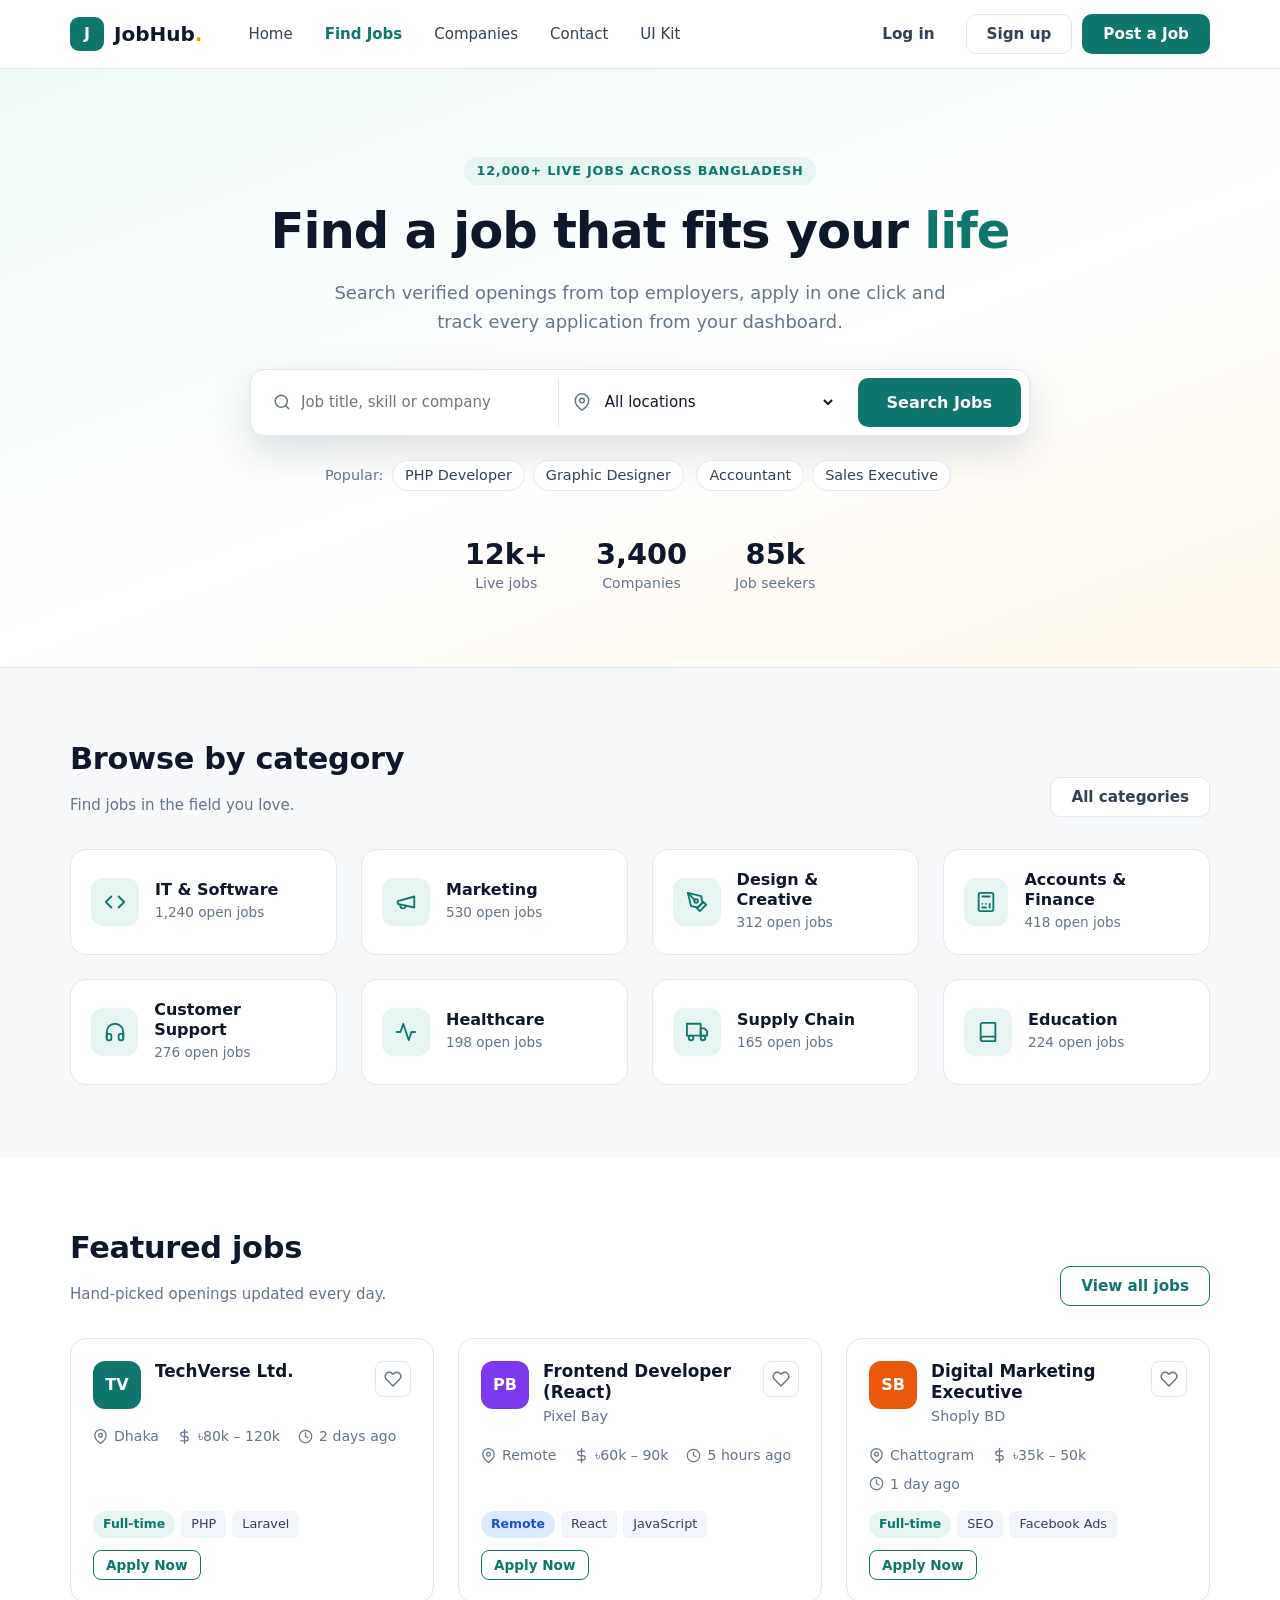
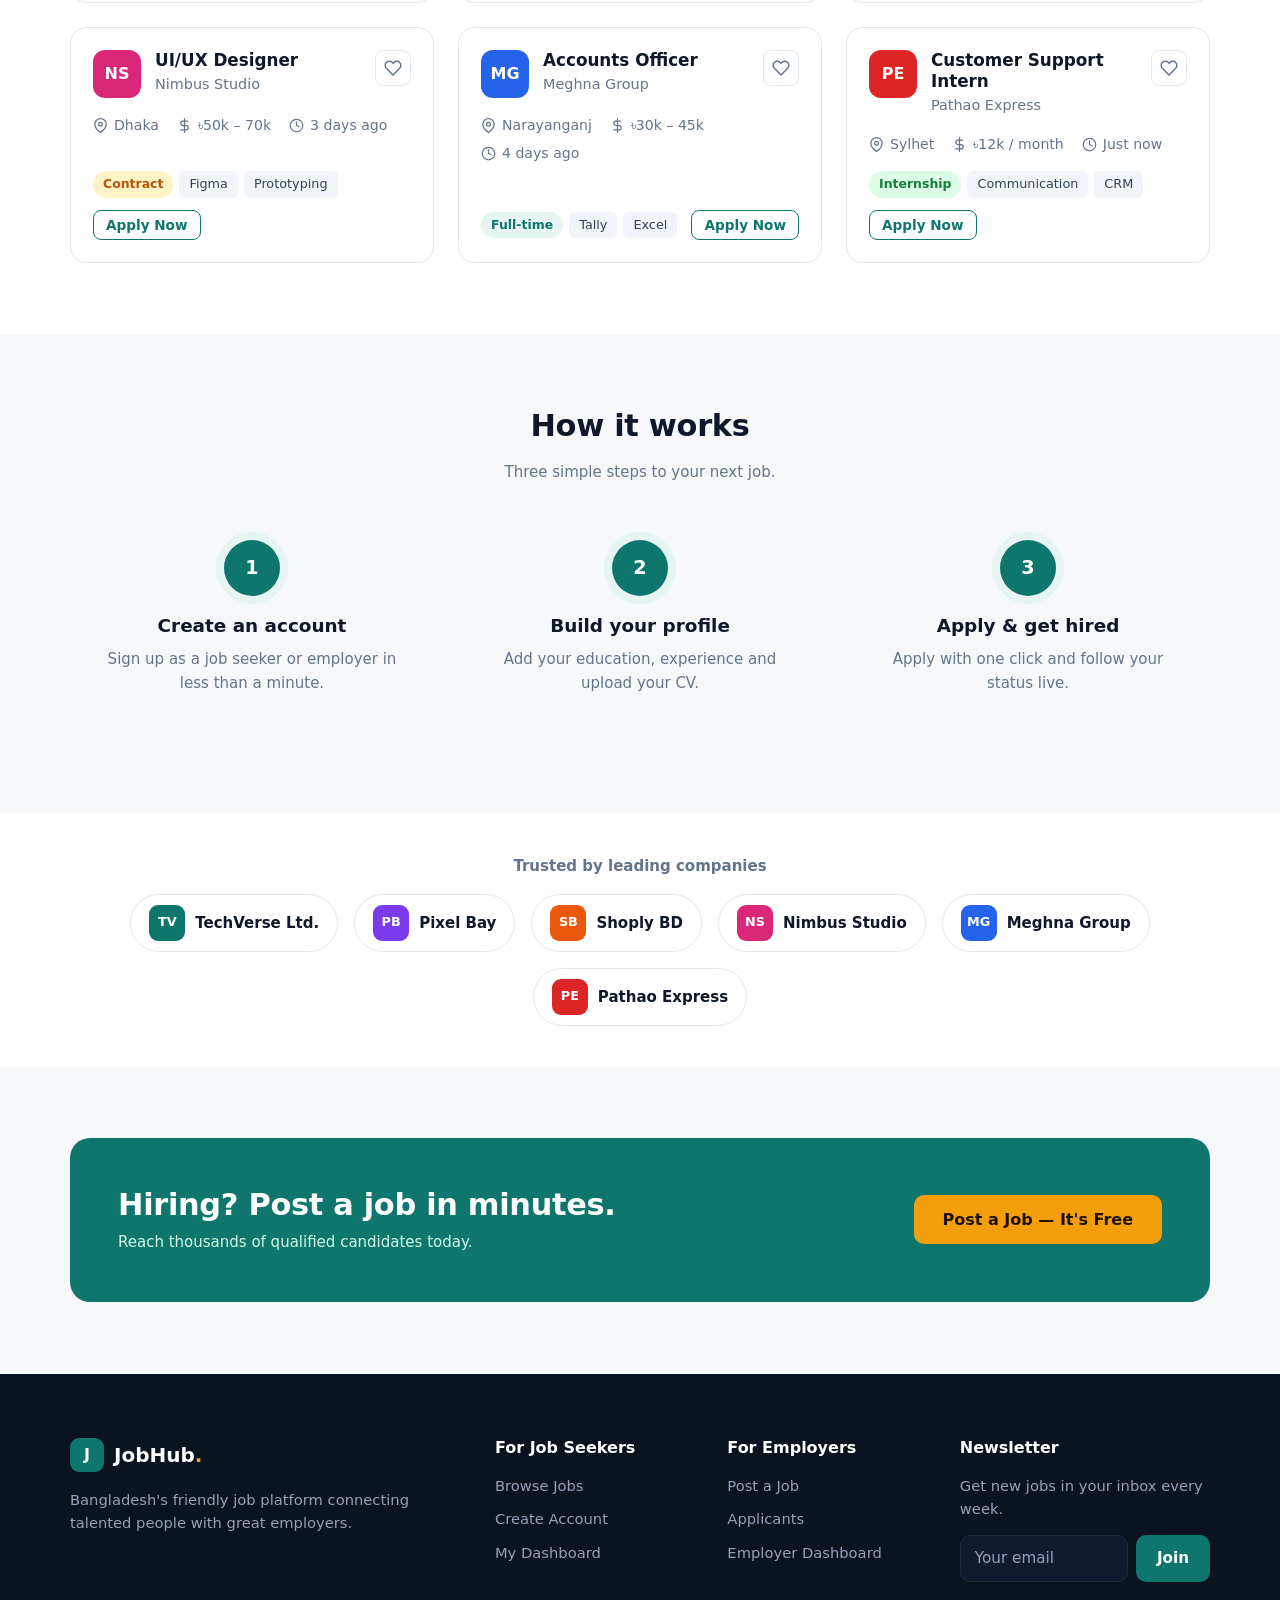
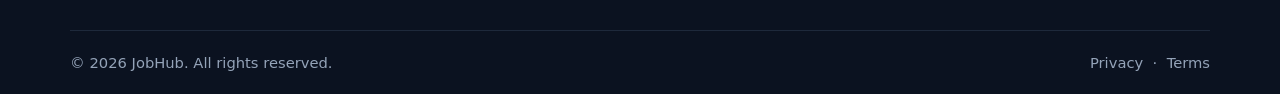
==== commit 08a1b8a3: "gyhhkj" ====
--- a/index.html
+++ b/index.html
@@ -1,227 +1,288 @@
-<!doctype html>
+<!DOCTYPE html>
 <html lang="en">
 <head>
-  <meta charset="utf-8">
-  <meta name="viewport" content="width=device-width, initial-scale=1">
-  <meta name="theme-color" content="#f7f8fc">
-  <meta name="description" content="Find your next opportunity with opportunities from growing teams across Bangladesh. Search jobs by title, category, or city.">
-  <title>Find your next opportunity — Workly</title>
-  <link rel="stylesheet" href="./assets/style.css">
+  <meta charset="UTF-8">
+  <meta name="viewport" content="width=device-width, initial-scale=1.0">
+  <title>Home | JobHub</title>
+  <link rel="stylesheet" href="assets/css/style.css">
 </head>
 <body>
-  <header class="site-header">
-    <div class="shell nav">
-      <a class="brand" href="index.html" aria-label="Workly home">
-        <span class="brand-mark" aria-hidden="true">
-          <svg viewBox="0 0 24 24" fill="none"><path d="M5 8.5h14v10a1.5 1.5 0 0 1-1.5 1.5h-11A1.5 1.5 0 0 1 5 18.5v-10Z" stroke="currentColor" stroke-width="1.8"/><path d="M9 8.5V6.8A1.8 1.8 0 0 1 10.8 5h2.4A1.8 1.8 0 0 1 15 6.8v1.7M5 12.5c4.4 2.4 9.6 2.4 14 0M12 12v2" stroke="currentColor" stroke-width="1.8" stroke-linecap="round"/></svg>
-        </span>
-        Workly
-      </a>
-      <nav class="nav-links" id="primary-navigation" aria-label="Main navigation">
-        <a href="#jobs">Find a job</a>
-        <a href="#categories">Browse categories</a>
-        <a href="#employers">For employers</a>
-      </nav>
-      <div class="nav-actions">
-        <a class="sign-in" href="login.php">Log in</a>
-        <a class="button small" href="register.php">Create account</a>
-      </div>
-      <button class="menu-toggle" type="button" aria-label="Open navigation" aria-expanded="false" aria-controls="primary-navigation">
-        <svg viewBox="0 0 24 24" fill="none" aria-hidden="true"><path d="M4 7h16M4 12h16M4 17h16" stroke="currentColor" stroke-width="1.8" stroke-linecap="round"/></svg>
-      </button>
-    </div>
-  </header>
-
-  <main>
-    <section class="hero" aria-labelledby="hero-title">
-      <div class="shell hero-inner">
-        <div class="eyebrow"><span class="eyebrow-dot"></span>Your next chapter starts here</div>
-        <h1 id="hero-title">Find a job that <span>moves you forward.</span></h1>
-        <p class="hero-copy">Discover opportunities from teams building what’s next. Your skills, your ambitions, your next big move — all in one place.</p>
-        <form class="search-panel" id="job-search" role="search">
-          <div class="search-field">
-            <svg viewBox="0 0 24 24" fill="none" aria-hidden="true"><circle cx="10.8" cy="10.8" r="6.8" stroke="currentColor" stroke-width="1.7"/><path d="m16 16 4 4" stroke="currentColor" stroke-width="1.7" stroke-linecap="round"/></svg>
-            <div>
-              <label for="keyword">What are you looking for?</label>
-              <input id="keyword" name="keyword" type="search" placeholder="Job title or keyword">
-            </div>
-          </div>
-          <div class="search-field">
-            <svg viewBox="0 0 24 24" fill="none" aria-hidden="true"><path d="M19 10.2c0 5-7 10.3-7 10.3S5 15.2 5 10.2a7 7 0 1 1 14 0Z" stroke="currentColor" stroke-width="1.7"/><circle cx="12" cy="10" r="2.2" stroke="currentColor" stroke-width="1.7"/></svg>
-            <div>
-              <label for="location">Where?</label>
-              <select id="location" name="location">
-                <option value="">All locations</option>
-                <option>Dhaka</option>
-                <option>Chattogram</option>
-                <option>Sylhet</option>
-                <option>Rajshahi</option>
-                <option>Remote</option>
-              </select>
-            </div>
-          </div>
-          <div class="search-field">
-            <svg viewBox="0 0 24 24" fill="none" aria-hidden="true"><path d="M4 19V5m0 14h16M7 15l4-4 3 2 5-6" stroke="currentColor" stroke-width="1.7" stroke-linecap="round" stroke-linejoin="round"/></svg>
-            <div>
-              <label for="category">Category</label>
-              <select id="category" name="category">
-                <option value="">All categories</option>
-                <option>IT / Software</option>
-                <option>Sales</option>
-                <option>Accounts</option>
-                <option>Design</option>
-              </select>
-            </div>
-          </div>
-          <button class="button search-submit" type="submit">
-            <svg viewBox="0 0 24 24" fill="none" aria-hidden="true"><circle cx="10.8" cy="10.8" r="6.8" stroke="currentColor" stroke-width="1.8"/><path d="m16 16 4 4" stroke="currentColor" stroke-width="1.8" stroke-linecap="round"/></svg>
-            Search jobs
-          </button>
+<!-- ================= NAVBAR ================= -->
+<header class="navbar">
+  <div class="container">
+    <a href="index.html" class="logo"><span class="logo-mark">J</span>JobHub<span class="dot">.</span></a>
+    <button class="icon-btn nav-toggle" data-nav-toggle aria-label="Menu"><svg class="ic" viewBox="0 0 24 24" aria-hidden="true"><line x1="3" y1="12" x2="21" y2="12"/><line x1="3" y1="6" x2="21" y2="6"/><line x1="3" y1="18" x2="21" y2="18"/></svg></button>
+    <ul class="nav-links">
+      <li><a href="index.html">Home</a></li>
+      <li><a href="jobs.php" class="active">Find Jobs</a></li>
+      <li><a href="companies.php">Companies</a></li>
+      <li><a href="contact.php">Contact</a></li>
+      <li><a href="components.php">UI Kit</a></li>
+    </ul>
+    <div class="nav-actions">
+      <a href="login.php" class="btn btn-ghost">Log in</a>
+      <a href="register.php" class="btn btn-light">Sign up</a>
+      <a href="employer/post-job.php" class="btn btn-primary">Post a Job</a>
+    </div>
+  </div>
+</header>
+<main>
+
+<!-- HERO -->
+<section class="hero">
+  <div class="container hero-inner">
+    <span class="eyebrow">12,000+ live jobs across Bangladesh</span>
+    <h1>Find a job that fits your <span class="hl">life</span></h1>
+    <p class="lead">Search verified openings from top employers, apply in one click and track every application from your dashboard.</p>
+    <form class="search-bar" action="jobs.php" method="get">
+      <div class="search-field"><svg class="ic" viewBox="0 0 24 24" aria-hidden="true"><circle cx="11" cy="11" r="8"/><line x1="21" y1="21" x2="16.65" y2="16.65"/></svg><input type="text" name="q" placeholder="Job title, skill or company"></div>
+      <div class="search-field"><svg class="ic" viewBox="0 0 24 24" aria-hidden="true"><path d="M21 10c0 7-9 13-9 13s-9-6-9-13a9 9 0 0 1 18 0z"/><circle cx="12" cy="10" r="3"/></svg>
+        <select name="location">
+          <option value="">All locations</option><option>Dhaka</option><option>Chattogram</option>
+          <option>Sylhet</option><option>Khulna</option><option>Rajshahi</option><option>Remote</option>
+        </select>
+      </div>
+      <button class="btn btn-primary btn-lg" type="submit">Search Jobs</button>
+    </form>
+    <div class="popular">Popular:
+      <a href="jobs.php">PHP Developer</a><a href="jobs.php">Graphic Designer</a>
+      <a href="jobs.php">Accountant</a><a href="jobs.php">Sales Executive</a>
+    </div>
+    <div class="hero-stats">
+      <div><strong>12k+</strong><span>Live jobs</span></div>
+      <div><strong>3,400</strong><span>Companies</span></div>
+      <div><strong>85k</strong><span>Job seekers</span></div>
+    </div>
+  </div>
+</section>
+
+<!-- CATEGORIES -->
+<section class="section">
+  <div class="container">
+    <div class="section-head">
+      <div><h2>Browse by category</h2><p>Find jobs in the field you love.</p></div>
+      <a href="jobs.php" class="btn btn-light">All categories</a>
+    </div>
+    <div class="grid grid-4">
+      <a href="jobs.php" class="category-card">
+        <div class="category-icon"><svg class="ic" viewBox="0 0 24 24" aria-hidden="true"><polyline points="16 18 22 12 16 6"/><polyline points="8 6 2 12 8 18"/></svg></div>
+        <div><h4>IT & Software</h4><span>1,240 open jobs</span></div>
+      </a>
+      <a href="jobs.php" class="category-card">
+        <div class="category-icon"><svg class="ic" viewBox="0 0 24 24" aria-hidden="true"><path d="M3 11l18-5v12L3 14v-3z"/><path d="M11.6 16.8a3 3 0 1 1-5.8-1.6"/></svg></div>
+        <div><h4>Marketing</h4><span>530 open jobs</span></div>
+      </a>
+      <a href="jobs.php" class="category-card">
+        <div class="category-icon"><svg class="ic" viewBox="0 0 24 24" aria-hidden="true"><path d="M12 19l7-7 3 3-7 7-3-3z"/><path d="M18 13l-1.5-7.5L2 2l3.5 14.5L13 18l5-5z"/><path d="M2 2l7.586 7.586"/><circle cx="11" cy="11" r="2"/></svg></div>
+        <div><h4>Design & Creative</h4><span>312 open jobs</span></div>
+      </a>
+      <a href="jobs.php" class="category-card">
+        <div class="category-icon"><svg class="ic" viewBox="0 0 24 24" aria-hidden="true"><rect x="4" y="2" width="16" height="20" rx="2"/><line x1="8" y1="6" x2="16" y2="6"/><line x1="8" y1="14" x2="8" y2="14"/><line x1="12" y1="14" x2="12" y2="14"/><line x1="16" y1="14" x2="16" y2="18"/><line x1="8" y1="18" x2="12" y2="18"/></svg></div>
+        <div><h4>Accounts & Finance</h4><span>418 open jobs</span></div>
+      </a>
+      <a href="jobs.php" class="category-card">
+        <div class="category-icon"><svg class="ic" viewBox="0 0 24 24" aria-hidden="true"><path d="M3 18v-6a9 9 0 0 1 18 0v6"/><path d="M21 19a2 2 0 0 1-2 2h-1a2 2 0 0 1-2-2v-3a2 2 0 0 1 2-2h3zM3 19a2 2 0 0 0 2 2h1a2 2 0 0 0 2-2v-3a2 2 0 0 0-2-2H3z"/></svg></div>
+        <div><h4>Customer Support</h4><span>276 open jobs</span></div>
+      </a>
+      <a href="jobs.php" class="category-card">
+        <div class="category-icon"><svg class="ic" viewBox="0 0 24 24" aria-hidden="true"><path d="M22 12h-4l-3 9L9 3l-3 9H2"/></svg></div>
+        <div><h4>Healthcare</h4><span>198 open jobs</span></div>
+      </a>
+      <a href="jobs.php" class="category-card">
+        <div class="category-icon"><svg class="ic" viewBox="0 0 24 24" aria-hidden="true"><rect x="1" y="3" width="15" height="13"/><polygon points="16 8 20 8 23 11 23 16 16 16 16 8"/><circle cx="5.5" cy="18.5" r="2.5"/><circle cx="18.5" cy="18.5" r="2.5"/></svg></div>
+        <div><h4>Supply Chain</h4><span>165 open jobs</span></div>
+      </a>
+      <a href="jobs.php" class="category-card">
+        <div class="category-icon"><svg class="ic" viewBox="0 0 24 24" aria-hidden="true"><path d="M4 19.5A2.5 2.5 0 0 1 6.5 17H20"/><path d="M6.5 2H20v20H6.5A2.5 2.5 0 0 1 4 19.5v-15A2.5 2.5 0 0 1 6.5 2z"/></svg></div>
+        <div><h4>Education</h4><span>224 open jobs</span></div>
+      </a>
+    </div>
+  </div>
+</section>
+
+<!-- FEATURED JOBS -->
+<section class="section bg-white">
+  <div class="container">
+    <div class="section-head">
+      <div><h2>Featured jobs</h2><p>Hand-picked openings updated every day.</p></div>
+      <a href="jobs.php" class="btn btn-outline">View all jobs</a>
+    </div>
+    <div class="grid grid-3">
+      <div class="job-card">
+        <div class="job-card-head">
+          <div class="company-logo" style="background:#0f766e">TV</div>
+          <div class="job-card-info">
+            <h3><a href="job-details.php>Senior PHP Developer</a></h3>
+            <p class="muted">TechVerse Ltd.</p>
+          </div>
+          <button class="icon-btn" data-toggle-save title="Save job"><svg class="ic" viewBox="0 0 24 24" aria-hidden="true"><path d="M20.84 4.61a5.5 5.5 0 0 0-7.78 0L12 5.67l-1.06-1.06a5.5 5.5 0 0 0-7.78 7.78L12 21.23l8.84-8.84a5.5 5.5 0 0 0 0-7.78z"/></svg></button>
+        </div>
+        <div class="job-meta">
+          <span><svg class="ic" viewBox="0 0 24 24" aria-hidden="true"><path d="M21 10c0 7-9 13-9 13s-9-6-9-13a9 9 0 0 1 18 0z"/><circle cx="12" cy="10" r="3"/></svg>Dhaka</span><span><svg class="ic" viewBox="0 0 24 24" aria-hidden="true"><line x1="12" y1="1" x2="12" y2="23"/><path d="M17 5H9.5a3.5 3.5 0 0 0 0 7h5a3.5 3.5 0 0 1 0 7H6"/></svg>৳80k – 120k</span><span><svg class="ic" viewBox="0 0 24 24" aria-hidden="true"><circle cx="12" cy="12" r="10"/><polyline points="12 6 12 12 16 14"/></svg>2 days ago</span>
+        </div>
+        <div class="job-card-foot">
+          <div class="tags"><span class="badge badge-primary">Full-time</span><span class="tag">PHP</span><span class="tag">Laravel</span></div>
+          <a class="btn btn-sm btn-outline" href="job-details.php">Apply Now</a>
+        </div>
+      </div>
+      <div class="job-card">
+        <div class="job-card-head">
+          <div class="company-logo" style="background:#7c3aed">PB</div>
+          <div class="job-card-info">
+            <h3><a href="job-details.php">Frontend Developer (React)</a></h3>
+            <p class="muted">Pixel Bay</p>
+          </div>
+          <button class="icon-btn" data-toggle-save title="Save job"><svg class="ic" viewBox="0 0 24 24" aria-hidden="true"><path d="M20.84 4.61a5.5 5.5 0 0 0-7.78 0L12 5.67l-1.06-1.06a5.5 5.5 0 0 0-7.78 7.78L12 21.23l8.84-8.84a5.5 5.5 0 0 0 0-7.78z"/></svg></button>
+        </div>
+        <div class="job-meta">
+          <span><svg class="ic" viewBox="0 0 24 24" aria-hidden="true"><path d="M21 10c0 7-9 13-9 13s-9-6-9-13a9 9 0 0 1 18 0z"/><circle cx="12" cy="10" r="3"/></svg>Remote</span><span><svg class="ic" viewBox="0 0 24 24" aria-hidden="true"><line x1="12" y1="1" x2="12" y2="23"/><path d="M17 5H9.5a3.5 3.5 0 0 0 0 7h5a3.5 3.5 0 0 1 0 7H6"/></svg>৳60k – 90k</span><span><svg class="ic" viewBox="0 0 24 24" aria-hidden="true"><circle cx="12" cy="12" r="10"/><polyline points="12 6 12 12 16 14"/></svg>5 hours ago</span>
+        </div>
+        <div class="job-card-foot">
+          <div class="tags"><span class="badge badge-info">Remote</span><span class="tag">React</span><span class="tag">JavaScript</span></div>
+          <a class="btn btn-sm btn-outline" href="job-details.php">Apply Now</a>
+        </div>
+      </div>
+      <div class="job-card">
+        <div class="job-card-head">
+          <div class="company-logo" style="background:#ea580c">SB</div>
+          <div class="job-card-info">
+            <h3><a href="job-details.php">Digital Marketing Executive</a></h3>
+            <p class="muted">Shoply BD</p>
+          </div>
+          <button class="icon-btn" data-toggle-save title="Save job"><svg class="ic" viewBox="0 0 24 24" aria-hidden="true"><path d="M20.84 4.61a5.5 5.5 0 0 0-7.78 0L12 5.67l-1.06-1.06a5.5 5.5 0 0 0-7.78 7.78L12 21.23l8.84-8.84a5.5 5.5 0 0 0 0-7.78z"/></svg></button>
+        </div>
+        <div class="job-meta">
+          <span><svg class="ic" viewBox="0 0 24 24" aria-hidden="true"><path d="M21 10c0 7-9 13-9 13s-9-6-9-13a9 9 0 0 1 18 0z"/><circle cx="12" cy="10" r="3"/></svg>Chattogram</span><span><svg class="ic" viewBox="0 0 24 24" aria-hidden="true"><line x1="12" y1="1" x2="12" y2="23"/><path d="M17 5H9.5a3.5 3.5 0 0 0 0 7h5a3.5 3.5 0 0 1 0 7H6"/></svg>৳35k – 50k</span><span><svg class="ic" viewBox="0 0 24 24" aria-hidden="true"><circle cx="12" cy="12" r="10"/><polyline points="12 6 12 12 16 14"/></svg>1 day ago</span>
+        </div>
+        <div class="job-card-foot">
+          <div class="tags"><span class="badge badge-primary">Full-time</span><span class="tag">SEO</span><span class="tag">Facebook Ads</span></div>
+          <a class="btn btn-sm btn-outline" href="job-details.php">Apply Now</a>
+        </div>
+      </div>
+      <div class="job-card">
+        <div class="job-card-head">
+          <div class="company-logo" style="background:#db2777">NS</div>
+          <div class="job-card-info">
+            <h3><a href="job-details.php">UI/UX Designer</a></h3>
+            <p class="muted">Nimbus Studio</p>
+          </div>
+          <button class="icon-btn" data-toggle-save title="Save job"><svg class="ic" viewBox="0 0 24 24" aria-hidden="true"><path d="M20.84 4.61a5.5 5.5 0 0 0-7.78 0L12 5.67l-1.06-1.06a5.5 5.5 0 0 0-7.78 7.78L12 21.23l8.84-8.84a5.5 5.5 0 0 0 0-7.78z"/></svg></button>
+        </div>
+        <div class="job-meta">
+          <span><svg class="ic" viewBox="0 0 24 24" aria-hidden="true"><path d="M21 10c0 7-9 13-9 13s-9-6-9-13a9 9 0 0 1 18 0z"/><circle cx="12" cy="10" r="3"/></svg>Dhaka</span><span><svg class="ic" viewBox="0 0 24 24" aria-hidden="true"><line x1="12" y1="1" x2="12" y2="23"/><path d="M17 5H9.5a3.5 3.5 0 0 0 0 7h5a3.5 3.5 0 0 1 0 7H6"/></svg>৳50k – 70k</span><span><svg class="ic" viewBox="0 0 24 24" aria-hidden="true"><circle cx="12" cy="12" r="10"/><polyline points="12 6 12 12 16 14"/></svg>3 days ago</span>
+        </div>
+        <div class="job-card-foot">
+          <div class="tags"><span class="badge badge-warning">Contract</span><span class="tag">Figma</span><span class="tag">Prototyping</span></div>
+          <a class="btn btn-sm btn-outline" href="job-details.php">Apply Now</a>
+        </div>
+      </div>
+      <div class="job-card">
+        <div class="job-card-head">
+          <div class="company-logo" style="background:#2563eb">MG</div>
+          <div class="job-card-info">
+            <h3><a href="job-details.php">Accounts Officer</a></h3>
+            <p class="muted">Meghna Group</p>
+          </div>
+          <button class="icon-btn" data-toggle-save title="Save job"><svg class="ic" viewBox="0 0 24 24" aria-hidden="true"><path d="M20.84 4.61a5.5 5.5 0 0 0-7.78 0L12 5.67l-1.06-1.06a5.5 5.5 0 0 0-7.78 7.78L12 21.23l8.84-8.84a5.5 5.5 0 0 0 0-7.78z"/></svg></button>
+        </div>
+        <div class="job-meta">
+          <span><svg class="ic" viewBox="0 0 24 24" aria-hidden="true"><path d="M21 10c0 7-9 13-9 13s-9-6-9-13a9 9 0 0 1 18 0z"/><circle cx="12" cy="10" r="3"/></svg>Narayanganj</span><span><svg class="ic" viewBox="0 0 24 24" aria-hidden="true"><line x1="12" y1="1" x2="12" y2="23"/><path d="M17 5H9.5a3.5 3.5 0 0 0 0 7h5a3.5 3.5 0 0 1 0 7H6"/></svg>৳30k – 45k</span><span><svg class="ic" viewBox="0 0 24 24" aria-hidden="true"><circle cx="12" cy="12" r="10"/><polyline points="12 6 12 12 16 14"/></svg>4 days ago</span>
+        </div>
+        <div class="job-card-foot">
+          <div class="tags"><span class="badge badge-primary">Full-time</span><span class="tag">Tally</span><span class="tag">Excel</span></div>
+          <a class="btn btn-sm btn-outline" href="job-details.php">Apply Now</a>
+        </div>
+      </div>
+      <div class="job-card">
+        <div class="job-card-head">
+          <div class="company-logo" style="background:#dc2626">PE</div>
+          <div class="job-card-info">
+            <h3><a href="job-details.php">Customer Support Intern</a></h3>
+            <p class="muted">Pathao Express</p>
+          </div>
+          <button class="icon-btn" data-toggle-save title="Save job"><svg class="ic" viewBox="0 0 24 24" aria-hidden="true"><path d="M20.84 4.61a5.5 5.5 0 0 0-7.78 0L12 5.67l-1.06-1.06a5.5 5.5 0 0 0-7.78 7.78L12 21.23l8.84-8.84a5.5 5.5 0 0 0 0-7.78z"/></svg></button>
+        </div>
+        <div class="job-meta">
+          <span><svg class="ic" viewBox="0 0 24 24" aria-hidden="true"><path d="M21 10c0 7-9 13-9 13s-9-6-9-13a9 9 0 0 1 18 0z"/><circle cx="12" cy="10" r="3"/></svg>Sylhet</span><span><svg class="ic" viewBox="0 0 24 24" aria-hidden="true"><line x1="12" y1="1" x2="12" y2="23"/><path d="M17 5H9.5a3.5 3.5 0 0 0 0 7h5a3.5 3.5 0 0 1 0 7H6"/></svg>৳12k / month</span><span><svg class="ic" viewBox="0 0 24 24" aria-hidden="true"><circle cx="12" cy="12" r="10"/><polyline points="12 6 12 12 16 14"/></svg>Just now</span>
+        </div>
+        <div class="job-card-foot">
+          <div class="tags"><span class="badge badge-success">Internship</span><span class="tag">Communication</span><span class="tag">CRM</span></div>
+          <a class="btn btn-sm btn-outline" href="job-details.php">Apply Now</a>
+        </div>
+      </div>
+    </div>
+  </div>
+</section>
+
+<!-- HOW IT WORKS -->
+<section class="section">
+  <div class="container">
+    <div class="text-center mb-3"><h2>How it works</h2><p class="muted">Three simple steps to your next job.</p></div>
+    <div class="grid grid-3">
+      <div class="step"><div class="step-num">1</div><h3>Create an account</h3><p class="muted">Sign up as a job seeker or employer in less than a minute.</p></div>
+      <div class="step"><div class="step-num">2</div><h3>Build your profile</h3><p class="muted">Add your education, experience and upload your CV.</p></div>
+      <div class="step"><div class="step-num">3</div><h3>Apply &amp; get hired</h3><p class="muted">Apply with one click and follow your status live.</p></div>
+    </div>
+  </div>
+</section>
+
+<!-- COMPANIES -->
+<section class="section-sm bg-white">
+  <div class="container">
+    <p class="text-center muted fw-600 mb-2">Trusted by leading companies</p>
+    <div class="company-strip"><div class="company-chip"><span class="company-logo sm" style="background:#0f766e">TV</span>TechVerse Ltd.</div><div class="company-chip"><span class="company-logo sm" style="background:#7c3aed">PB</span>Pixel Bay</div><div class="company-chip"><span class="company-logo sm" style="background:#ea580c">SB</span>Shoply BD</div><div class="company-chip"><span class="company-logo sm" style="background:#db2777">NS</span>Nimbus Studio</div><div class="company-chip"><span class="company-logo sm" style="background:#2563eb">MG</span>Meghna Group</div><div class="company-chip"><span class="company-logo sm" style="background:#dc2626">PE</span>Pathao Express</div></div>
+  </div>
+</section>
+
+<!-- CTA -->
+<section class="section">
+  <div class="container">
+    <div class="cta-band">
+      <div><h2>Hiring? Post a job in minutes.</h2><p>Reach thousands of qualified candidates today.</p></div>
+      <a href="employer/post-job.php" class="btn btn-accent btn-lg">Post a Job — It's Free</a>
+    </div>
+  </div>
+</section>
+</main>
+<!-- ================= FOOTER ================= -->
+<footer class="footer">
+  <div class="container">
+    <div class="footer-grid">
+      <div>
+        <a href="index.html" class="logo"><span class="logo-mark">J</span>JobHub<span class="dot">.</span></a>
+        <p class="mt-2">Bangladesh's friendly job platform connecting talented people with great employers.</p>
+      </div>
+      <div>
+        <h4>For Job Seekers</h4>
+        <ul>
+          <li><a href="jobs.php">Browse Jobs</a></li>
+          <li><a href="register.php">Create Account</a></li>
+          <li><a href="seeker/dashboard.php">My Dashboard</a></li>
+        </ul>
+      </div>
+      <div>
+        <h4>For Employers</h4>
+        <ul>
+          <li><a href="employer/post-job.php">Post a Job</a></li>
+          <li><a href="employer/applicants.php">Applicants</a></li>
+          <li><a href="employer/dashboard.php">Employer Dashboard</a></li>
+        </ul>
+      </div>
+      <div>
+        <h4>Newsletter</h4>
+        <p>Get new jobs in your inbox every week.</p>
+        <form class="newsletter" action="#" method="post">
+          <input type="email" class="form-control" placeholder="Your email" required>
+          <button class="btn btn-primary" type="submit">Join</button>
         </form>
-        <div class="hero-meta">
-          <strong>Popular:</strong>
-          <a class="popular-link" href="#jobs" data-search-term="Software">Software Engineer</a><span class="meta-separator">·</span>
-          <a class="popular-link" href="#jobs" data-search-term="Marketing">Marketing</a><span class="meta-separator">·</span>
-          <a class="popular-link" href="#jobs" data-search-term="Designer">Designer</a><span class="meta-separator">·</span>
-          <a class="popular-link" href="#jobs" data-location="Remote">Remote</a>
-        </div>
-        <div class="trust-row" aria-label="Companies hiring">
-          <span class="trust-label">A better career starts with the right team</span>
-          <span class="trust-name">northstar</span>
-          <span class="trust-name">orbit</span>
-          <span class="trust-name">NEXORA</span>
-          <span class="trust-name">monogram</span>
-        </div>
-      </div>
-    </section>
-
-    <section class="section" id="categories" aria-labelledby="categories-title">
-      <div class="shell">
-        <div class="section-heading">
-          <div>
-            <p class="section-kicker">Explore your options</p>
-            <h2 id="categories-title">Browse by category</h2>
-            <p class="section-subtitle">Find the kind of work you love doing.</p>
-          </div>
-          <a class="text-link" href="#jobs">Explore all jobs
-            <svg viewBox="0 0 24 24" fill="none" aria-hidden="true"><path d="M5 12h14m-6-6 6 6-6 6" stroke="currentColor" stroke-width="1.8" stroke-linecap="round" stroke-linejoin="round"/></svg>
-          </a>
-        </div>
-        <div class="category-grid">
-          <a class="category-card" href="#jobs" data-category="IT / Software">
-            <span class="category-icon purple" aria-hidden="true"><svg viewBox="0 0 24 24" fill="none"><rect x="3.5" y="4.5" width="17" height="12" rx="2" stroke="currentColor" stroke-width="1.7"/><path d="M8 20h8m-4-3.5V20m-3-9 2 2 4-4" stroke="currentColor" stroke-width="1.7" stroke-linecap="round" stroke-linejoin="round"/></svg></span>
-            <span><span class="category-name">IT &amp; Software</span><span class="category-count">Build what’s next</span></span>
-          </a>
-          <a class="category-card" href="#jobs" data-category="Sales">
-            <span class="category-icon blue" aria-hidden="true"><svg viewBox="0 0 24 24" fill="none"><path d="M4 19V5m0 14h16M7 15l4-4 3 2 5-6" stroke="currentColor" stroke-width="1.7" stroke-linecap="round" stroke-linejoin="round"/></svg></span>
-            <span><span class="category-name">Sales &amp; Marketing</span><span class="category-count">Make an impact</span></span>
-          </a>
-          <a class="category-card" href="#jobs" data-category="Accounts">
-            <span class="category-icon orange" aria-hidden="true"><svg viewBox="0 0 24 24" fill="none"><rect x="4" y="5" width="16" height="15" rx="2" stroke="currentColor" stroke-width="1.7"/><path d="M8 9h8M8 13h2m4 0h2m-8 3h2m4 0h2M8 3v4m8-4v4" stroke="currentColor" stroke-width="1.7" stroke-linecap="round"/></svg></span>
-            <span><span class="category-name">Finance &amp; Accounts</span><span class="category-count">Keep things moving</span></span>
-          </a>
-          <a class="category-card" href="#jobs" data-category="Design">
-            <span class="category-icon green" aria-hidden="true"><svg viewBox="0 0 24 24" fill="none"><path d="M12 20H5.5A1.5 1.5 0 0 1 4 18.5v-13A1.5 1.5 0 0 1 5.5 4h13A1.5 1.5 0 0 1 20 5.5V12m-5.5 7.5 5.5-5.5-2.5-2.5-5.5 5.5-.8 3.3 3.3-.8Z" stroke="currentColor" stroke-width="1.7" stroke-linecap="round" stroke-linejoin="round"/></svg></span>
-            <span><span class="category-name">Design &amp; Creative</span><span class="category-count">Bring ideas to life</span></span>
-          </a>
-        </div>
-      </div>
-    </section>
-
-    <section class="section jobs-section" id="jobs" aria-labelledby="jobs-title">
-      <div class="shell">
-        <div class="section-heading">
-          <div>
-            <p class="section-kicker">A great place to start</p>
-            <h2 id="jobs-title">Featured opportunities</h2>
-            <p class="section-subtitle">Handpicked roles from teams worth knowing.</p>
-          </div>
-          <a class="text-link" href="#job-search">Search all jobs
-            <svg viewBox="0 0 24 24" fill="none" aria-hidden="true"><path d="M5 12h14m-6-6 6 6-6 6" stroke="currentColor" stroke-width="1.8" stroke-linecap="round" stroke-linejoin="round"/></svg>
-          </a>
-        </div>
-        <div class="job-toolbar">
-          <div class="filter-list" role="group" aria-label="Filter featured jobs">
-            <button class="filter-button active" type="button" data-filter="all" aria-pressed="true">All opportunities</button>
-            <button class="filter-button" type="button" data-filter="Full-time" aria-pressed="false">Full-time</button>
-            <button class="filter-button" type="button" data-filter="Remote" aria-pressed="false">Remote</button>
-            <button class="filter-button" type="button" data-filter="Internship" aria-pressed="false">Internship</button>
-          </div>
-          <span class="results-count" id="results-count" aria-live="polite">6 opportunities</span>
-        </div>
-        <p class="search-notice" id="search-notice" aria-live="polite"></p>
-        <div class="job-grid" id="job-grid">
-          <article class="job-card" data-category="IT / Software" data-location="Dhaka" data-type="Full-time" data-keywords="software engineer backend php laravel">
-            <div class="job-top"><span class="company-mark">n.</span><button class="save-button" type="button" aria-label="Save Software Engineer at Northstar" aria-pressed="false"><svg viewBox="0 0 24 24" fill="none"><path d="M6.5 4.5h11v16l-5.5-3.5-5.5 3.5v-16Z" stroke="currentColor" stroke-width="1.7" stroke-linejoin="round"/></svg></button></div>
-            <h3 class="job-title">Software Engineer</h3><span class="company-name">Northstar Labs · Dhaka</span>
-            <div class="job-tags"><span class="tag type">Full-time</span><span class="tag">On-site</span><span class="tag">Mid-level</span></div>
-            <div class="job-bottom"><span class="salary">৳60k – ৳90k <span class="posted">/ month</span></span><span class="posted">2 days ago</span></div>
-          </article>
-          <article class="job-card" data-category="Design" data-location="Remote" data-type="Remote" data-keywords="product designer ui ux design figma">
-            <div class="job-top"><span class="company-mark coral">o</span><button class="save-button" type="button" aria-label="Save Product Designer at Orbit Studio" aria-pressed="false"><svg viewBox="0 0 24 24" fill="none"><path d="M6.5 4.5h11v16l-5.5-3.5-5.5 3.5v-16Z" stroke="currentColor" stroke-width="1.7" stroke-linejoin="round"/></svg></button></div>
-            <h3 class="job-title">Product Designer</h3><span class="company-name">Orbit Studio · Remote</span>
-            <div class="job-tags"><span class="tag type">Remote</span><span class="tag">Full-time</span><span class="tag">Mid-level</span></div>
-            <div class="job-bottom"><span class="salary">৳55k – ৳80k <span class="posted">/ month</span></span><span class="posted">1 day ago</span></div>
-          </article>
-          <article class="job-card" data-category="Sales" data-location="Dhaka" data-type="Full-time" data-keywords="marketing specialist growth social media">
-            <div class="job-top"><span class="company-mark teal">N</span><button class="save-button" type="button" aria-label="Save Marketing Specialist at Nexora" aria-pressed="false"><svg viewBox="0 0 24 24" fill="none"><path d="M6.5 4.5h11v16l-5.5-3.5-5.5 3.5v-16Z" stroke="currentColor" stroke-width="1.7" stroke-linejoin="round"/></svg></button></div>
-            <h3 class="job-title">Marketing Specialist</h3><span class="company-name">Nexora · Dhaka</span>
-            <div class="job-tags"><span class="tag type">Full-time</span><span class="tag">Hybrid</span><span class="tag">Entry level</span></div>
-            <div class="job-bottom"><span class="salary">৳35k – ৳50k <span class="posted">/ month</span></span><span class="posted">3 days ago</span></div>
-          </article>
-          <article class="job-card" data-category="IT / Software" data-location="Chattogram" data-type="Full-time" data-keywords="frontend developer javascript react web">
-            <div class="job-top"><span class="company-mark gold">m</span><button class="save-button" type="button" aria-label="Save Frontend Developer at Monogram" aria-pressed="false"><svg viewBox="0 0 24 24" fill="none"><path d="M6.5 4.5h11v16l-5.5-3.5-5.5 3.5v-16Z" stroke="currentColor" stroke-width="1.7" stroke-linejoin="round"/></svg></button></div>
-            <h3 class="job-title">Frontend Developer</h3><span class="company-name">Monogram · Chattogram</span>
-            <div class="job-tags"><span class="tag type">Full-time</span><span class="tag">Hybrid</span><span class="tag">Mid-level</span></div>
-            <div class="job-bottom"><span class="salary">৳45k – ৳70k <span class="posted">/ month</span></span><span class="posted">4 days ago</span></div>
-          </article>
-          <article class="job-card" data-category="Accounts" data-location="Dhaka" data-type="Full-time" data-keywords="accounts executive finance accounting excel">
-            <div class="job-top"><span class="company-mark violet">a</span><button class="save-button" type="button" aria-label="Save Accounts Executive at Aster Group" aria-pressed="false"><svg viewBox="0 0 24 24" fill="none"><path d="M6.5 4.5h11v16l-5.5-3.5-5.5 3.5v-16Z" stroke="currentColor" stroke-width="1.7" stroke-linejoin="round"/></svg></button></div>
-            <h3 class="job-title">Accounts Executive</h3><span class="company-name">Aster Group · Dhaka</span>
-            <div class="job-tags"><span class="tag type">Full-time</span><span class="tag">On-site</span><span class="tag">Entry level</span></div>
-            <div class="job-bottom"><span class="salary">৳30k – ৳42k <span class="posted">/ month</span></span><span class="posted">5 days ago</span></div>
-          </article>
-          <article class="job-card" data-category="IT / Software" data-location="Sylhet" data-type="Internship" data-keywords="junior software developer engineering internship">
-            <div class="job-top"><span class="company-mark blue">p</span><button class="save-button" type="button" aria-label="Save Junior Software Developer at PixelCraft" aria-pressed="false"><svg viewBox="0 0 24 24" fill="none"><path d="M6.5 4.5h11v16l-5.5-3.5-5.5 3.5v-16Z" stroke="currentColor" stroke-width="1.7" stroke-linejoin="round"/></svg></button></div>
-            <h3 class="job-title">Junior Software Developer</h3><span class="company-name">PixelCraft · Sylhet</span>
-            <div class="job-tags"><span class="tag type">Internship</span><span class="tag">On-site</span><span class="tag">Entry level</span></div>
-            <div class="job-bottom"><span class="salary">৳18k – ৳25k <span class="posted">/ month</span></span><span class="posted">1 week ago</span></div>
-          </article>
-        </div>
-        <div class="empty-state" id="empty-state"><strong>No matching opportunities yet</strong>Try another keyword or adjust your filters.</div>
-      </div>
-    </section>
-
-    <section class="cta-section" id="employers" aria-labelledby="cta-title">
-      <div class="shell">
-        <div class="cta-panel">
-          <div class="cta-content">
-            <h2 id="cta-title">Great teams start with great people.</h2>
-            <p>Meet your next teammate. Share an opportunity with people ready to make a difference.</p>
-          </div>
-          <a class="button" href="register.php">Hire with Workly
-            <svg viewBox="0 0 24 24" fill="none" aria-hidden="true" width="16" height="16"><path d="M5 12h14m-6-6 6 6-6 6" stroke="currentColor" stroke-width="1.8" stroke-linecap="round" stroke-linejoin="round"/></svg>
-          </a>
-        </div>
-      </div>
-    </section>
-  </main>
-
-  <footer class="footer">
-    <div class="shell footer-inner">
-      <a class="brand" href="index.html" aria-label="Workly home">
-        <span class="brand-mark" aria-hidden="true"><svg viewBox="0 0 24 24" fill="none"><path d="M5 8.5h14v10a1.5 1.5 0 0 1-1.5 1.5h-11A1.5 1.5 0 0 1 5 18.5v-10ZM9 8.5V6.8A1.8 1.8 0 0 1 10.8 5h2.4A1.8 1.8 0 0 1 15 6.8v1.7M5 12.5c4.4 2.4 9.6 2.4 14 0M12 12v2" stroke="currentColor" stroke-width="1.8" stroke-linecap="round" stroke-linejoin="round"/></svg></span>
-        Workly
-      </a>
-      <span>© <span id="current-year"></span> Workly. Made for what’s next.</span>
-      <nav class="footer-links" aria-label="Footer navigation">
-        <a href="#jobs">Find a job</a>
-        <a href="#employers">For employers</a>
-        <a href="login.php">Log in</a>
-      </nav>
-    </div>
-  </footer>
-
-  <a href="./assets/script.js"></a>
+      </div>
+    </div>
+    <div class="footer-bottom">
+      <span>&copy; 2026 JobHub. All rights reserved.</span>
+      <span><a href="#">Privacy</a> &nbsp;·&nbsp; <a href="#">Terms</a></span>
+    </div>
+  </div>
+</footer>
+<script src="assets/js/main.js"></script>
 </body>
-</html>+</html>
--- a/assets/css/style.css
+++ b/assets/css/style.css
@@ -0,0 +1,543 @@
+/* =========================================================
+   ChakriHub — Job Portal Template
+   Main stylesheet
+   ---------------------------------------------------------
+   1. Variables & reset      8. Job cards & listing
+   2. Utilities              9. Job details
+   3. Buttons               10. Auth pages
+   4. Forms                 11. Dashboard layout
+   5. Badges, alerts, tags  12. Tables, tabs, modal
+   6. Navbar & footer       13. Misc components
+   7. Home sections         14. Responsive
+   ========================================================= */
+
+/* 1. Variables & reset ---------------------------------- */
+:root {
+  --primary: #0f766e;
+  --primary-dark: #0b5952;
+  --primary-light: #e6f4f2;
+  --accent: #f59e0b;
+  --text: #0f172a;
+  --text-2: #334155;
+  --muted: #64748b;
+  --border: #e2e8f0;
+  --bg: #f6f8fa;
+  --white: #ffffff;
+  --success: #15803d;
+  --success-bg: #dcfce7;
+  --danger: #dc2626;
+  --danger-bg: #fee2e2;
+  --warning: #b45309;
+  --warning-bg: #fef3c7;
+  --info: #1d4ed8;
+  --info-bg: #dbeafe;
+  --radius: 10px;
+  --radius-lg: 16px;
+  --shadow-sm: 0 1px 2px rgba(15, 23, 42, .06);
+  --shadow: 0 4px 16px rgba(15, 23, 42, .08);
+  --shadow-lg: 0 16px 40px rgba(15, 23, 42, .14);
+  --sidebar-w: 250px;
+  --font: "Segoe UI", system-ui, -apple-system, Roboto, "Helvetica Neue", Arial, sans-serif;
+}
+
+*, *::before, *::after { box-sizing: border-box; }
+html { scroll-behavior: smooth; }
+body {
+  margin: 0;
+  font-family: var(--font);
+  font-size: 15px;
+  line-height: 1.6;
+  color: var(--text-2);
+  background: var(--bg);
+}
+h1, h2, h3, h4, h5 { color: var(--text); line-height: 1.25; margin: 0 0 .5em; }
+h1 { font-size: 2.6rem; letter-spacing: -.02em; }
+h2 { font-size: 1.9rem; letter-spacing: -.01em; }
+h3 { font-size: 1.15rem; }
+h4 { font-size: 1rem; }
+p { margin: 0 0 1em; }
+a { color: var(--primary); text-decoration: none; }
+a:hover { color: var(--primary-dark); }
+img { max-width: 100%; display: block; }
+ul { padding-left: 1.2em; }
+
+.ic { width: 18px; height: 18px; flex-shrink: 0; stroke: currentColor; fill: none;
+      stroke-width: 2; stroke-linecap: round; stroke-linejoin: round; vertical-align: middle; }
+
+/* 2. Utilities ------------------------------------------ */
+.container { width: 100%; max-width: 1180px; margin: 0 auto; padding: 0 20px; }
+.section { padding: 72px 0; }
+.section-sm { padding: 40px 0; }
+.bg-white { background: var(--white); }
+.text-center { text-align: center; }
+.text-right { text-align: right; }
+.muted { color: var(--muted); }
+.small { font-size: .85rem; }
+.fw-600 { font-weight: 600; }
+.mt-0 { margin-top: 0; } .mt-1 { margin-top: 8px; } .mt-2 { margin-top: 16px; } .mt-3 { margin-top: 24px; } .mt-4 { margin-top: 40px; }
+.mb-0 { margin-bottom: 0; } .mb-1 { margin-bottom: 8px; } .mb-2 { margin-bottom: 16px; } .mb-3 { margin-bottom: 24px; }
+.flex { display: flex; } .items-center { align-items: center; } .justify-between { justify-content: space-between; }
+.gap-1 { gap: 8px; } .gap-2 { gap: 16px; } .wrap { flex-wrap: wrap; }
+.grid { display: grid; gap: 24px; }
+.grid-2 { grid-template-columns: repeat(2, 1fr); }
+.grid-3 { grid-template-columns: repeat(3, 1fr); }
+.grid-4 { grid-template-columns: repeat(4, 1fr); }
+.hidden { display: none !important; }
+.divider { height: 1px; background: var(--border); margin: 24px 0; border: 0; }
+
+.section-head { display: flex; justify-content: space-between; align-items: end; gap: 16px; margin-bottom: 32px; flex-wrap: wrap; }
+.section-head p { margin: 0; color: var(--muted); }
+.eyebrow { display: inline-block; font-size: .8rem; font-weight: 600; letter-spacing: .06em;
+           text-transform: uppercase; color: var(--primary); background: var(--primary-light);
+           padding: 4px 12px; border-radius: 99px; margin-bottom: 16px; }
+
+/* 3. Buttons -------------------------------------------- */
+.btn {
+  display: inline-flex; align-items: center; justify-content: center; gap: 8px;
+  padding: 10px 20px; font: inherit; font-weight: 600; font-size: .95rem; line-height: 1.2;
+  border-radius: var(--radius); border: 1px solid transparent; cursor: pointer;
+  transition: background .15s, color .15s, border-color .15s, box-shadow .15s; white-space: nowrap;
+}
+.btn-primary { background: var(--primary); color: #fff; }
+.btn-primary:hover { background: var(--primary-dark); color: #fff; }
+.btn-accent { background: var(--accent); color: #1f1300; }
+.btn-accent:hover { background: #d97f06; color: #1f1300; }
+.btn-outline { background: transparent; border-color: var(--primary); color: var(--primary); }
+.btn-outline:hover { background: var(--primary); color: #fff; }
+.btn-light { background: var(--white); border-color: var(--border); color: var(--text-2); }
+.btn-light:hover { border-color: var(--primary); color: var(--primary); }
+.btn-danger { background: var(--danger); color: #fff; }
+.btn-danger:hover { background: #b91c1c; color: #fff; }
+.btn-success { background: var(--success); color: #fff; }
+.btn-success:hover { background: #166534; color: #fff; }
+.btn-ghost { background: transparent; color: var(--text-2); }
+.btn-ghost:hover { background: var(--bg); }
+.btn-sm { padding: 6px 12px; font-size: .85rem; border-radius: 8px; }
+.btn-lg { padding: 14px 28px; font-size: 1rem; }
+.btn-block { width: 100%; }
+.btn:disabled { opacity: .55; cursor: not-allowed; }
+
+.icon-btn {
+  display: inline-flex; align-items: center; justify-content: center;
+  width: 36px; height: 36px; border-radius: 8px; border: 1px solid var(--border);
+  background: var(--white); color: var(--muted); cursor: pointer; transition: .15s;
+}
+.icon-btn:hover { color: var(--primary); border-color: var(--primary); }
+.icon-btn.danger:hover { color: var(--danger); border-color: var(--danger); }
+.icon-btn.saved { color: #e11d48; border-color: #fecdd3; background: #fff1f2; }
+.icon-btn.saved .ic { fill: currentColor; }
+
+/* 4. Forms ---------------------------------------------- */
+.form-group { margin-bottom: 18px; }
+.form-label { display: block; font-weight: 600; font-size: .9rem; color: var(--text); margin-bottom: 6px; }
+.form-label .req { color: var(--danger); }
+.form-control {
+  width: 100%; padding: 10px 14px; font: inherit; font-size: .95rem; color: var(--text);
+  background: var(--white); border: 1px solid var(--border); border-radius: var(--radius);
+  transition: border-color .15s, box-shadow .15s;
+}
+.form-control:focus { outline: none; border-color: var(--primary); box-shadow: 0 0 0 3px rgba(15, 118, 110, .15); }
+.form-control::placeholder { color: #94a3b8; }
+textarea.form-control { min-height: 120px; resize: vertical; }
+select.form-control { appearance: none; padding-right: 36px;
+  background-image: url("data:image/svg+xml,%3Csvg xmlns='http://www.w3.org/2000/svg' width='12' height='12' viewBox='0 0 24 24' fill='none' stroke='%2364748b' stroke-width='2.5'%3E%3Cpolyline points='6 9 12 15 18 9'/%3E%3C/svg%3E");
+  background-repeat: no-repeat; background-position: right 14px center; }
+.form-control.is-invalid { border-color: var(--danger); }
+.form-error { color: var(--danger); font-size: .82rem; margin-top: 4px; }
+.form-hint { color: var(--muted); font-size: .82rem; margin-top: 4px; }
+.form-row { display: grid; grid-template-columns: repeat(2, 1fr); gap: 0 18px; }
+.form-row.cols-3 { grid-template-columns: repeat(3, 1fr); }
+.form-actions { display: flex; gap: 12px; justify-content: flex-end; padding-top: 8px; flex-wrap: wrap; }
+
+.check { display: flex; align-items: center; gap: 8px; font-size: .92rem; cursor: pointer; margin-bottom: 8px; }
+.check input { width: 16px; height: 16px; accent-color: var(--primary); margin: 0; }
+
+.input-icon { position: relative; }
+.input-icon .ic { position: absolute; left: 12px; top: 50%; transform: translateY(-50%); color: var(--muted); }
+.input-icon .form-control { padding-left: 40px; }
+.password-wrap { position: relative; }
+.password-wrap .form-control { padding-right: 64px; }
+.toggle-pass { position: absolute; right: 8px; top: 50%; transform: translateY(-50%);
+  background: none; border: 0; color: var(--primary); font: inherit; font-size: .82rem; font-weight: 600; cursor: pointer; padding: 6px; }
+
+.file-drop {
+  display: flex; flex-direction: column; align-items: center; justify-content: center; gap: 6px;
+  border: 2px dashed var(--border); border-radius: var(--radius); padding: 28px; text-align: center;
+  color: var(--muted); cursor: pointer; transition: .15s; background: var(--bg);
+}
+.file-drop:hover { border-color: var(--primary); color: var(--primary); }
+.file-drop input { display: none; }
+.file-drop .file-name { font-weight: 600; color: var(--text); }
+
+.form-section-title { font-size: 1rem; padding-bottom: 10px; margin: 8px 0 18px; border-bottom: 1px solid var(--border); }
+
+/* 5. Badges, alerts, tags ------------------------------- */
+.badge { display: inline-flex; align-items: center; gap: 4px; padding: 3px 10px; border-radius: 99px;
+         font-size: .78rem; font-weight: 600; line-height: 1.5; white-space: nowrap; }
+.badge-primary { background: var(--primary-light); color: var(--primary); }
+.badge-success { background: var(--success-bg); color: var(--success); }
+.badge-danger  { background: var(--danger-bg); color: var(--danger); }
+.badge-warning { background: var(--warning-bg); color: var(--warning); }
+.badge-info    { background: var(--info-bg); color: var(--info); }
+.badge-gray    { background: #f1f5f9; color: var(--muted); }
+.badge-dot::before { content: ""; width: 6px; height: 6px; border-radius: 50%; background: currentColor; }
+
+.tag { display: inline-block; padding: 3px 10px; border-radius: 6px; font-size: .8rem;
+       background: #f1f5f9; color: var(--text-2); }
+.tags { display: flex; flex-wrap: wrap; gap: 6px; }
+
+.alert { display: flex; gap: 12px; align-items: flex-start; padding: 14px 16px; border-radius: var(--radius);
+         border: 1px solid; margin-bottom: 16px; font-size: .92rem; }
+.alert .alert-close { margin-left: auto; background: none; border: 0; font-size: 1.2rem; line-height: 1; cursor: pointer; color: inherit; opacity: .6; }
+.alert-success { background: var(--success-bg); border-color: #bbf7d0; color: #14532d; }
+.alert-danger  { background: var(--danger-bg); border-color: #fecaca; color: #7f1d1d; }
+.alert-warning { background: var(--warning-bg); border-color: #fde68a; color: #78350f; }
+.alert-info    { background: var(--info-bg); border-color: #bfdbfe; color: #1e3a8a; }
+
+/* 6. Navbar & footer ------------------------------------ */
+.navbar { background: var(--white); border-bottom: 1px solid var(--border); position: sticky; top: 0; z-index: 50; }
+.navbar .container { display: flex; align-items: center; height: 68px; gap: 32px; }
+.logo { display: flex; align-items: center; gap: 10px; font-weight: 800; font-size: 1.25rem; color: var(--text); }
+.logo:hover { color: var(--text); }
+.logo-mark { width: 34px; height: 34px; border-radius: 9px; background: var(--primary); color: #fff;
+             display: grid; place-items: center; font-size: 1rem; }
+.logo span.dot { color: var(--accent); margin-left: -10px; }
+.nav-links { display: flex; gap: 4px; list-style: none; margin: 0; padding: 0; }
+.nav-links a { display: block; padding: 8px 14px; border-radius: 8px; color: var(--text-2); font-weight: 500; }
+.nav-links a:hover { color: var(--primary); background: var(--primary-light); }
+.nav-links a.active { color: var(--primary); font-weight: 600; }
+.nav-actions { margin-left: auto; display: flex; gap: 10px; align-items: center; }
+.nav-toggle { display: none; margin-left: auto; }
+
+.footer { background: #0b1220; color: #94a3b8; padding: 64px 0 0; font-size: .92rem; }
+.footer .logo { color: #fff; }
+.footer h4 { color: #fff; margin-bottom: 16px; }
+.footer ul { list-style: none; padding: 0; margin: 0; }
+.footer li { margin-bottom: 10px; }
+.footer a { color: #94a3b8; }
+.footer a:hover { color: #fff; }
+.footer-grid { display: grid; grid-template-columns: 2fr 1fr 1fr 1.3fr; gap: 40px; }
+.footer-bottom { border-top: 1px solid #1e293b; margin-top: 48px; padding: 20px 0;
+                 display: flex; justify-content: space-between; flex-wrap: wrap; gap: 12px; }
+.newsletter { display: flex; gap: 8px; margin-top: 12px; }
+.newsletter .form-control { background: #111a2e; border-color: #1e293b; color: #fff; }
+
+/* 7. Home sections -------------------------------------- */
+.hero { background: linear-gradient(160deg, #f0fbf9 0%, #ffffff 55%, #fff8eb 100%); padding: 88px 0 72px; border-bottom: 1px solid var(--border); }
+.hero-inner { max-width: 820px; text-align: center; }
+.hero h1 { font-size: 3.1rem; margin-bottom: 16px; }
+.hero h1 .hl { color: var(--primary); }
+.lead { font-size: 1.12rem; color: var(--muted); max-width: 640px; margin: 0 auto 32px; }
+.search-bar { display: flex; gap: 8px; background: var(--white); padding: 8px; border-radius: 14px;
+              box-shadow: var(--shadow-lg); border: 1px solid var(--border); text-align: left; }
+.search-field { flex: 1; display: flex; align-items: center; gap: 10px; padding: 0 14px; color: var(--muted); }
+.search-field + .search-field { border-left: 1px solid var(--border); }
+.search-field input, .search-field select { border: 0; outline: 0; width: 100%; font: inherit; color: var(--text);
+                                             background: transparent; padding: 12px 0; }
+.popular { margin-top: 20px; font-size: .9rem; color: var(--muted); }
+.popular a { display: inline-block; margin: 4px 4px 0; padding: 3px 12px; border-radius: 99px; background: var(--white);
+             border: 1px solid var(--border); color: var(--text-2); }
+.popular a:hover { border-color: var(--primary); color: var(--primary); }
+.hero-stats { display: flex; justify-content: center; gap: 48px; margin-top: 48px; flex-wrap: wrap; }
+.hero-stats strong { display: block; font-size: 1.8rem; color: var(--text); line-height: 1.1; }
+.hero-stats span { font-size: .88rem; color: var(--muted); }
+
+.category-card { display: flex; align-items: center; gap: 16px; padding: 20px; background: var(--white);
+                 border: 1px solid var(--border); border-radius: var(--radius-lg); color: var(--text-2); transition: .2s; }
+.category-card:hover { border-color: var(--primary); box-shadow: var(--shadow); transform: translateY(-2px); color: var(--text-2); }
+.category-icon { width: 48px; height: 48px; border-radius: 12px; background: var(--primary-light); color: var(--primary);
+                 display: grid; place-items: center; }
+.category-icon .ic { width: 22px; height: 22px; }
+.category-card h4 { margin: 0; }
+.category-card span { font-size: .85rem; color: var(--muted); }
+
+.step { text-align: center; padding: 32px 24px; }
+.step-num { width: 56px; height: 56px; border-radius: 50%; margin: 0 auto 18px; display: grid; place-items: center;
+            background: var(--primary); color: #fff; font-weight: 700; font-size: 1.2rem; box-shadow: 0 0 0 8px var(--primary-light); }
+
+.company-strip { display: flex; justify-content: center; flex-wrap: wrap; gap: 16px; }
+.company-chip { display: flex; align-items: center; gap: 10px; padding: 10px 18px; background: var(--white);
+                border: 1px solid var(--border); border-radius: 99px; font-weight: 600; color: var(--text); }
+
+.cta-band { background: var(--primary); border-radius: 20px; padding: 48px; color: #d1fae5;
+            display: flex; align-items: center; justify-content: space-between; gap: 24px; flex-wrap: wrap; }
+.cta-band h2 { color: #fff; margin-bottom: 6px; }
+.cta-band p { margin: 0; }
+
+.page-header { background: var(--white); border-bottom: 1px solid var(--border); padding: 36px 0; }
+.page-header h1 { font-size: 2rem; margin: 0; }
+.breadcrumb { display: flex; gap: 8px; list-style: none; padding: 0; margin: 0 0 8px; font-size: .88rem; color: var(--muted); }
+.breadcrumb li + li::before { content: "/"; margin-right: 8px; color: #cbd5e1; }
+
+/* 8. Job cards & listing -------------------------------- */
+.card { background: var(--white); border: 1px solid var(--border); border-radius: var(--radius-lg); box-shadow: var(--shadow-sm); }
+.card-header { padding: 18px 22px; border-bottom: 1px solid var(--border); display: flex; align-items: center;
+               justify-content: space-between; gap: 12px; flex-wrap: wrap; }
+.card-header h3 { margin: 0; font-size: 1.05rem; }
+.card-body { padding: 22px; }
+.card-footer { padding: 14px 22px; border-top: 1px solid var(--border); }
+
+.company-logo { width: 48px; height: 48px; border-radius: 12px; display: grid; place-items: center; flex-shrink: 0;
+                font-weight: 700; color: #fff; font-size: 1rem; }
+.company-logo.lg { width: 72px; height: 72px; border-radius: 16px; font-size: 1.5rem; }
+.company-logo.sm { width: 36px; height: 36px; border-radius: 9px; font-size: .8rem; }
+
+.job-card { background: var(--white); border: 1px solid var(--border); border-radius: var(--radius-lg); padding: 22px;
+            display: flex; flex-direction: column; gap: 16px; transition: .2s; }
+.job-card:hover { border-color: #99d5cd; box-shadow: var(--shadow); }
+.job-card-head { display: flex; gap: 14px; align-items: flex-start; }
+.job-card-info { flex: 1; min-width: 0; }
+.job-card-info h3 { margin: 0 0 2px; font-size: 1.05rem; }
+.job-card-info h3 a { color: var(--text); }
+.job-card-info h3 a:hover { color: var(--primary); }
+.job-card-info p { margin: 0; font-size: .9rem; }
+.job-meta { display: flex; flex-wrap: wrap; gap: 6px 18px; font-size: .88rem; color: var(--muted); }
+.job-meta span { display: inline-flex; align-items: center; gap: 6px; }
+.job-meta .ic { width: 15px; height: 15px; }
+.job-card-foot { display: flex; justify-content: space-between; align-items: center; gap: 12px; margin-top: auto; flex-wrap: wrap; }
+
+.job-list { display: flex; flex-direction: column; gap: 16px; }
+.job-list .job-card { flex-direction: row; align-items: center; flex-wrap: wrap; }
+.job-list .job-card-head { flex: 1; min-width: 260px; }
+.job-list .job-card-foot { margin-top: 0; }
+
+.listing-layout { display: grid; grid-template-columns: 280px 1fr; gap: 28px; align-items: start; }
+.filter-box { position: sticky; top: 88px; }
+.filter-group { padding: 18px 0; border-bottom: 1px solid var(--border); }
+.filter-group:first-child { padding-top: 0; }
+.filter-group:last-of-type { border-bottom: 0; }
+.filter-group h4 { font-size: .92rem; margin-bottom: 12px; }
+.filter-group .check { justify-content: space-between; }
+.filter-group .check span.count { color: var(--muted); font-size: .8rem; margin-left: auto; }
+.listing-toolbar { display: flex; justify-content: space-between; align-items: center; gap: 12px; margin-bottom: 20px; flex-wrap: wrap; }
+.listing-toolbar .form-control { width: auto; padding-top: 8px; padding-bottom: 8px; }
+
+.pagination { display: flex; gap: 6px; justify-content: center; list-style: none; padding: 0; margin: 32px 0 0; flex-wrap: wrap; }
+.pagination a, .pagination span { display: grid; place-items: center; min-width: 38px; height: 38px; padding: 0 10px;
+      border-radius: 8px; border: 1px solid var(--border); background: var(--white); color: var(--text-2); font-weight: 500; }
+.pagination a:hover { border-color: var(--primary); color: var(--primary); }
+.pagination .active { background: var(--primary); border-color: var(--primary); color: #fff; }
+.pagination .disabled { opacity: .5; pointer-events: none; }
+
+.company-card { text-align: center; padding: 28px 22px; }
+.company-card .company-logo { margin: 0 auto 14px; }
+.company-card h3 { margin-bottom: 2px; }
+
+/* 9. Job details ---------------------------------------- */
+.job-hero { display: flex; gap: 20px; align-items: center; flex-wrap: wrap; }
+.job-hero-info { flex: 1; min-width: 240px; }
+.job-hero-info h1 { font-size: 1.9rem; margin-bottom: 6px; }
+.job-hero-actions { display: flex; gap: 10px; }
+.details-layout { display: grid; grid-template-columns: 1fr 340px; gap: 28px; align-items: start; }
+.content-block h3 { margin-top: 28px; }
+.content-block h3:first-child { margin-top: 0; }
+.content-block ul li { margin-bottom: 6px; }
+.overview-list { list-style: none; padding: 0; margin: 0; }
+.overview-list li { display: flex; gap: 14px; align-items: flex-start; padding: 12px 0; border-bottom: 1px dashed var(--border); }
+.overview-list li:last-child { border-bottom: 0; }
+.overview-list .ic { color: var(--primary); margin-top: 3px; }
+.overview-list small { display: block; color: var(--muted); font-size: .8rem; }
+.overview-list strong { color: var(--text); font-weight: 600; }
+
+/* 10. Auth pages ---------------------------------------- */
+.auth-body { background: var(--white); }
+.auth-wrap { display: grid; grid-template-columns: 1fr 1fr; min-height: 100vh; }
+.auth-side { background: linear-gradient(150deg, #0f766e 0%, #0b4f4a 100%); color: #ccfbf1; padding: 48px;
+             display: flex; flex-direction: column; justify-content: space-between; }
+.auth-side .logo { color: #fff; }
+.auth-side .logo-mark { background: #fff; color: var(--primary); }
+.auth-side h2 { color: #fff; font-size: 2.1rem; }
+.auth-side ul { list-style: none; padding: 0; }
+.auth-side li { display: flex; gap: 10px; align-items: center; margin-bottom: 12px; }
+.auth-main { display: flex; align-items: center; justify-content: center; padding: 48px 24px; }
+.auth-card { width: 100%; max-width: 440px; }
+.auth-card h1 { font-size: 1.8rem; margin-bottom: 6px; }
+.auth-card .sub { color: var(--muted); margin-bottom: 28px; }
+.auth-foot { text-align: center; margin-top: 24px; font-size: .92rem; color: var(--muted); }
+.or-divider { display: flex; align-items: center; gap: 12px; color: var(--muted); font-size: .85rem; margin: 22px 0; }
+.or-divider::before, .or-divider::after { content: ""; flex: 1; height: 1px; background: var(--border); }
+
+.role-switch { display: grid; grid-template-columns: 1fr 1fr; gap: 12px; margin-bottom: 22px; }
+.role-option input { display: none; }
+.role-option label { display: flex; flex-direction: column; gap: 4px; padding: 14px 16px; border: 2px solid var(--border);
+                     border-radius: var(--radius); cursor: pointer; transition: .15s; }
+.role-option label strong { color: var(--text); display: flex; align-items: center; gap: 8px; }
+.role-option label small { color: var(--muted); }
+.role-option input:checked + label { border-color: var(--primary); background: var(--primary-light); }
+
+.center-page { min-height: 100vh; display: grid; place-items: center; text-align: center; padding: 24px; }
+.big-code { font-size: 7rem; font-weight: 800; line-height: 1; color: var(--primary); letter-spacing: -.04em; margin-bottom: 12px; }
+
+/* 11. Dashboard layout ---------------------------------- */
+.dash-body { background: var(--bg); }
+.sidebar { position: fixed; inset: 0 auto 0 0; width: var(--sidebar-w); background: #0b1220; color: #94a3b8;
+           display: flex; flex-direction: column; z-index: 60; transition: transform .25s; }
+.sidebar .logo { color: #fff; padding: 0 22px; height: 68px; border-bottom: 1px solid #1e293b; }
+.sidebar-label { font-size: .72rem; text-transform: uppercase; letter-spacing: .08em; color: #64748b; padding: 22px 22px 8px; }
+.sidebar-menu { list-style: none; padding: 0 12px; margin: 0; }
+.sidebar-menu a { display: flex; align-items: center; gap: 12px; padding: 10px 12px; border-radius: 8px; color: #cbd5e1;
+                  font-weight: 500; font-size: .93rem; margin-bottom: 2px; }
+.sidebar-menu a:hover { background: #172033; color: #fff; }
+.sidebar-menu a.active { background: var(--primary); color: #fff; }
+.sidebar-menu .count { margin-left: auto; background: var(--accent); color: #1f1300; font-size: .72rem; font-weight: 700;
+                       padding: 1px 8px; border-radius: 99px; }
+.sidebar-foot { margin-top: auto; padding: 16px 12px; border-top: 1px solid #1e293b; }
+.sidebar-backdrop { display: none; }
+
+.dash-main { margin-left: var(--sidebar-w); min-height: 100vh; display: flex; flex-direction: column; }
+.topbar { height: 68px; background: var(--white); border-bottom: 1px solid var(--border); display: flex; align-items: center;
+          gap: 16px; padding: 0 28px; position: sticky; top: 0; z-index: 40; }
+.topbar-title { font-size: 1.15rem; font-weight: 700; color: var(--text); margin: 0; }
+.topbar-search { margin-left: auto; width: 280px; }
+.topbar-search .form-control { padding-top: 8px; padding-bottom: 8px; background: var(--bg); }
+.topbar .sidebar-toggle { display: none; }
+.notif { position: relative; }
+.notif .dot { position: absolute; top: 7px; right: 8px; width: 8px; height: 8px; background: var(--danger);
+              border-radius: 50%; border: 2px solid #fff; }
+.dash-content { padding: 28px; flex: 1; }
+.dash-footer { padding: 18px 28px; font-size: .85rem; color: var(--muted); border-top: 1px solid var(--border); background: var(--white); }
+.page-actions { display: flex; justify-content: space-between; align-items: center; gap: 12px; margin-bottom: 24px; flex-wrap: wrap; }
+.page-actions h2 { margin: 0; font-size: 1.4rem; }
+.page-actions p { margin: 2px 0 0; color: var(--muted); font-size: .92rem; }
+
+.stat-card { background: var(--white); border: 1px solid var(--border); border-radius: var(--radius-lg); padding: 20px;
+             display: flex; align-items: center; gap: 16px; }
+.stat-icon { width: 50px; height: 50px; border-radius: 12px; display: grid; place-items: center; flex-shrink: 0; }
+.stat-icon .ic { width: 22px; height: 22px; }
+.stat-icon.teal { background: var(--primary-light); color: var(--primary); }
+.stat-icon.amber { background: var(--warning-bg); color: var(--warning); }
+.stat-icon.blue { background: var(--info-bg); color: var(--info); }
+.stat-icon.rose { background: #ffe4e6; color: #be123c; }
+.stat-card h3 { font-size: 1.6rem; margin: 0; line-height: 1.1; }
+.stat-card p { margin: 0; color: var(--muted); font-size: .88rem; }
+.stat-trend { font-size: .78rem; font-weight: 600; }
+.stat-trend.up { color: var(--success); } .stat-trend.down { color: var(--danger); }
+
+.dash-grid { display: grid; grid-template-columns: 2fr 1fr; gap: 24px; }
+
+.bar-chart { display: flex; align-items: flex-end; gap: 14px; height: 200px; padding-top: 10px; }
+.bar-chart .bar { flex: 1; display: flex; flex-direction: column; align-items: center; gap: 8px; height: 100%; justify-content: flex-end; }
+.bar-chart .bar span { width: 100%; max-width: 40px; background: var(--primary); border-radius: 6px 6px 0 0; transition: .2s; }
+.bar-chart .bar span:hover { background: var(--accent); }
+.bar-chart .bar small { color: var(--muted); font-size: .78rem; }
+
+.dropdown { position: relative; }
+.dropdown-toggle { display: flex; align-items: center; gap: 10px; background: none; border: 0; cursor: pointer; font: inherit; padding: 4px; border-radius: 8px; }
+.dropdown-toggle:hover { background: var(--bg); }
+.dropdown-menu { position: absolute; right: 0; top: calc(100% + 8px); min-width: 200px; background: var(--white);
+                 border: 1px solid var(--border); border-radius: var(--radius); box-shadow: var(--shadow-lg); padding: 6px;
+                 display: none; z-index: 70; }
+.dropdown.open .dropdown-menu { display: block; }
+.dropdown-menu a { display: flex; align-items: center; gap: 10px; padding: 9px 12px; border-radius: 6px; color: var(--text-2); font-size: .92rem; }
+.dropdown-menu a:hover { background: var(--bg); color: var(--primary); }
+.dropdown-menu hr { border: 0; border-top: 1px solid var(--border); margin: 6px 0; }
+.user-meta { text-align: left; line-height: 1.2; }
+.user-meta strong { display: block; color: var(--text); font-size: .9rem; }
+.user-meta small { color: var(--muted); font-size: .78rem; }
+
+/* 12. Tables, tabs, modal ------------------------------- */
+.table-wrap { overflow-x: auto; }
+.table { width: 100%; border-collapse: collapse; font-size: .92rem; }
+.table th { text-align: left; font-size: .78rem; text-transform: uppercase; letter-spacing: .05em; color: var(--muted);
+            font-weight: 600; padding: 12px 16px; background: #f8fafc; border-bottom: 1px solid var(--border); white-space: nowrap; }
+.table td.nowrap, .table td:nth-child(3) { white-space: nowrap; }
+.table td { padding: 14px 16px; border-bottom: 1px solid var(--border); vertical-align: middle; }
+.table tr:last-child td { border-bottom: 0; }
+.table tbody tr:hover { background: #fafcfd; }
+.table .actions { display: flex; gap: 6px; }
+.cell-user { display: flex; align-items: center; gap: 12px; }
+.cell-user strong { display: block; color: var(--text); font-weight: 600; }
+.cell-user small { color: var(--muted); }
+
+.tabs { display: flex; gap: 4px; border-bottom: 1px solid var(--border); margin-bottom: 22px; overflow-x: auto; }
+.tab-btn { padding: 10px 16px; background: none; border: 0; border-bottom: 2px solid transparent; margin-bottom: -1px;
+           font: inherit; font-weight: 600; font-size: .92rem; color: var(--muted); cursor: pointer; white-space: nowrap; }
+.tab-btn:hover { color: var(--text); }
+.tab-btn.active { color: var(--primary); border-bottom-color: var(--primary); }
+.tab-btn .badge { margin-left: 4px; }
+.tab-pane { display: none; }
+.tab-pane.active { display: block; }
+
+.modal { position: fixed; inset: 0; background: rgba(15, 23, 42, .55); display: none; align-items: center; justify-content: center;
+         padding: 20px; z-index: 100; }
+.modal.open { display: flex; }
+.modal-dialog { background: var(--white); border-radius: var(--radius-lg); width: 100%; max-width: 540px; max-height: 90vh;
+                overflow-y: auto; box-shadow: var(--shadow-lg); animation: pop .2s ease; }
+.modal-dialog.sm { max-width: 420px; }
+.modal-header { display: flex; justify-content: space-between; align-items: center; padding: 18px 22px; border-bottom: 1px solid var(--border); }
+.modal-header h3 { margin: 0; }
+.modal-close { background: none; border: 0; font-size: 1.5rem; line-height: 1; cursor: pointer; color: var(--muted); }
+.modal-body { padding: 22px; }
+.modal-footer { padding: 16px 22px; border-top: 1px solid var(--border); display: flex; justify-content: flex-end; gap: 10px; }
+@keyframes pop { from { transform: translateY(10px) scale(.98); opacity: 0; } to { transform: none; opacity: 1; } }
+
+/* 13. Misc components ----------------------------------- */
+.avatar { width: 40px; height: 40px; border-radius: 50%; display: grid; place-items: center; font-weight: 700; font-size: .85rem;
+          color: #fff; background: var(--primary); flex-shrink: 0; }
+.avatar.sm { width: 32px; height: 32px; font-size: .75rem; }
+.avatar.lg { width: 88px; height: 88px; font-size: 1.6rem; }
+
+.progress { height: 8px; background: #e2e8f0; border-radius: 99px; overflow: hidden; }
+.progress-bar { height: 100%; background: var(--primary); border-radius: 99px; }
+
+.empty-state { text-align: center; padding: 48px 24px; color: var(--muted); }
+.empty-state .empty-icon { width: 72px; height: 72px; margin: 0 auto 16px; border-radius: 50%; background: var(--primary-light);
+                           color: var(--primary); display: grid; place-items: center; }
+.empty-state .empty-icon .ic { width: 30px; height: 30px; }
+.empty-state h3 { margin-bottom: 4px; }
+
+.list-item { display: flex; gap: 14px; align-items: center; padding: 14px 0; border-bottom: 1px solid var(--border); }
+.list-item:last-child { border-bottom: 0; padding-bottom: 0; }
+.list-item:first-child { padding-top: 0; }
+.list-item-body { flex: 1; min-width: 0; }
+.list-item-body strong { display: block; color: var(--text); }
+.list-item-body small { color: var(--muted); }
+
+.timeline { list-style: none; padding: 0; margin: 0; }
+.timeline li { position: relative; padding: 0 0 22px 28px; border-left: 2px solid var(--border); margin-left: 6px; }
+.timeline li:last-child { padding-bottom: 0; border-left-color: transparent; }
+.timeline li::before { content: ""; position: absolute; left: -7px; top: 4px; width: 12px; height: 12px; border-radius: 50%;
+                       background: var(--white); border: 3px solid var(--primary); }
+.timeline h4 { margin: 0; }
+.timeline .muted { font-size: .88rem; }
+
+.kit-section { margin-bottom: 40px; }
+.kit-section > h2 { font-size: 1.3rem; padding-bottom: 10px; border-bottom: 1px solid var(--border); margin-bottom: 20px; }
+.swatch { height: 64px; border-radius: var(--radius); margin-bottom: 6px; }
+
+/* 14. Responsive ---------------------------------------- */
+@media (max-width: 1024px) {
+  .grid-4 { grid-template-columns: repeat(2, 1fr); }
+  .footer-grid { grid-template-columns: 1fr 1fr; }
+  .details-layout, .dash-grid { grid-template-columns: 1fr; }
+  .listing-layout { grid-template-columns: 1fr; }
+  .filter-box { position: static; }
+}
+@media (max-width: 900px) {
+  .nav-toggle { display: inline-flex; }
+  .navbar .container { flex-wrap: wrap; height: auto; min-height: 68px; gap: 0; }
+  .nav-links, .nav-actions { display: none; width: 100%; }
+  .navbar.open .nav-links { display: flex; flex-direction: column; padding: 8px 0; }
+  .navbar.open .nav-actions { display: flex; padding: 0 0 16px; margin: 0; }
+  .sidebar { transform: translateX(-100%); }
+  .sidebar.open { transform: none; }
+  .sidebar.open + .sidebar-backdrop { display: block; position: fixed; inset: 0; background: rgba(15, 23, 42, .45); z-index: 55; }
+  .dash-main { margin-left: 0; }
+  .topbar { padding: 0 16px; }
+  .topbar .sidebar-toggle { display: inline-flex; }
+  .topbar-search { display: none; }
+  .dash-content { padding: 20px 16px; }
+  .auth-wrap { grid-template-columns: 1fr; }
+  .auth-side { display: none; }
+}
+@media (max-width: 680px) {
+  h1, .hero h1 { font-size: 2.1rem; }
+  .grid-2, .grid-3, .grid-4, .form-row, .form-row.cols-3 { grid-template-columns: 1fr; }
+  .search-bar { flex-direction: column; }
+  .search-field + .search-field { border-left: 0; border-top: 1px solid var(--border); }
+  .footer-grid { grid-template-columns: 1fr; }
+  .section { padding: 52px 0; }
+  .cta-band { padding: 32px 24px; }
+  .user-meta { display: none; }
+  .hero-stats { gap: 28px; }
+}
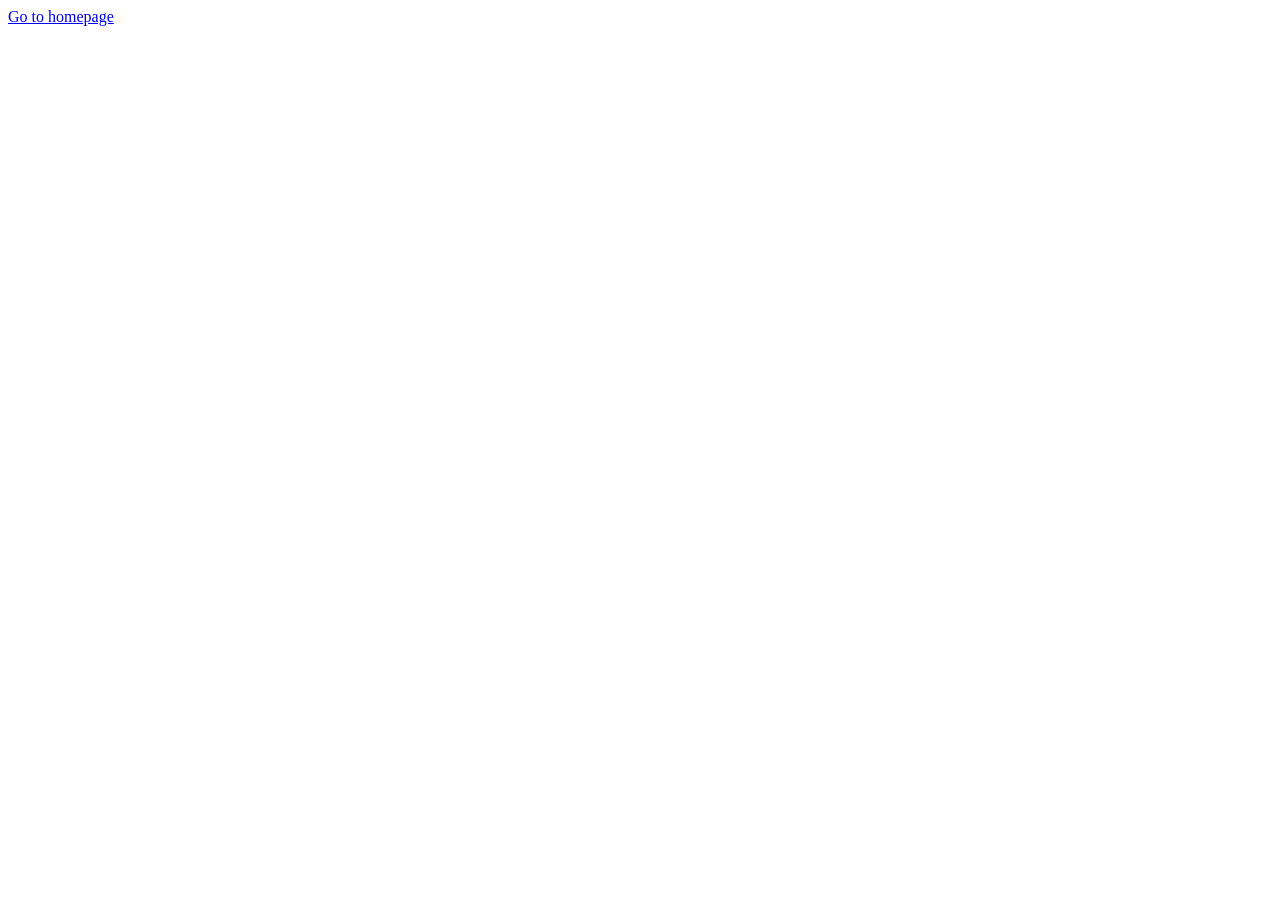
==== commit 6c9550a9: "08473457" ====
--- a/index.html
+++ b/index.html
@@ -1,288 +1,12 @@
 <!DOCTYPE html>
-<html lang="en">
+<html>
 <head>
   <meta charset="UTF-8">
-  <meta name="viewport" content="width=device-width, initial-scale=1.0">
-  <title>Home | JobHub</title>
-  <link rel="stylesheet" href="assets/css/style.css">
+  <!-- Homepage এখন index.php-তে। পুরনো index.html link গুলো যেন কাজ করে, তাই এখানে redirect রাখা হলো। -->
+  <meta http-equiv="refresh" content="0; url=index.php">
+  <title>JobHub</title>
 </head>
 <body>
-<!-- ================= NAVBAR ================= -->
-<header class="navbar">
-  <div class="container">
-    <a href="index.html" class="logo"><span class="logo-mark">J</span>JobHub<span class="dot">.</span></a>
-    <button class="icon-btn nav-toggle" data-nav-toggle aria-label="Menu"><svg class="ic" viewBox="0 0 24 24" aria-hidden="true"><line x1="3" y1="12" x2="21" y2="12"/><line x1="3" y1="6" x2="21" y2="6"/><line x1="3" y1="18" x2="21" y2="18"/></svg></button>
-    <ul class="nav-links">
-      <li><a href="index.html">Home</a></li>
-      <li><a href="jobs.php" class="active">Find Jobs</a></li>
-      <li><a href="companies.php">Companies</a></li>
-      <li><a href="contact.php">Contact</a></li>
-      <li><a href="components.php">UI Kit</a></li>
-    </ul>
-    <div class="nav-actions">
-      <a href="login.php" class="btn btn-ghost">Log in</a>
-      <a href="register.php" class="btn btn-light">Sign up</a>
-      <a href="employer/post-job.php" class="btn btn-primary">Post a Job</a>
-    </div>
-  </div>
-</header>
-<main>
-
-<!-- HERO -->
-<section class="hero">
-  <div class="container hero-inner">
-    <span class="eyebrow">12,000+ live jobs across Bangladesh</span>
-    <h1>Find a job that fits your <span class="hl">life</span></h1>
-    <p class="lead">Search verified openings from top employers, apply in one click and track every application from your dashboard.</p>
-    <form class="search-bar" action="jobs.php" method="get">
-      <div class="search-field"><svg class="ic" viewBox="0 0 24 24" aria-hidden="true"><circle cx="11" cy="11" r="8"/><line x1="21" y1="21" x2="16.65" y2="16.65"/></svg><input type="text" name="q" placeholder="Job title, skill or company"></div>
-      <div class="search-field"><svg class="ic" viewBox="0 0 24 24" aria-hidden="true"><path d="M21 10c0 7-9 13-9 13s-9-6-9-13a9 9 0 0 1 18 0z"/><circle cx="12" cy="10" r="3"/></svg>
-        <select name="location">
-          <option value="">All locations</option><option>Dhaka</option><option>Chattogram</option>
-          <option>Sylhet</option><option>Khulna</option><option>Rajshahi</option><option>Remote</option>
-        </select>
-      </div>
-      <button class="btn btn-primary btn-lg" type="submit">Search Jobs</button>
-    </form>
-    <div class="popular">Popular:
-      <a href="jobs.php">PHP Developer</a><a href="jobs.php">Graphic Designer</a>
-      <a href="jobs.php">Accountant</a><a href="jobs.php">Sales Executive</a>
-    </div>
-    <div class="hero-stats">
-      <div><strong>12k+</strong><span>Live jobs</span></div>
-      <div><strong>3,400</strong><span>Companies</span></div>
-      <div><strong>85k</strong><span>Job seekers</span></div>
-    </div>
-  </div>
-</section>
-
-<!-- CATEGORIES -->
-<section class="section">
-  <div class="container">
-    <div class="section-head">
-      <div><h2>Browse by category</h2><p>Find jobs in the field you love.</p></div>
-      <a href="jobs.php" class="btn btn-light">All categories</a>
-    </div>
-    <div class="grid grid-4">
-      <a href="jobs.php" class="category-card">
-        <div class="category-icon"><svg class="ic" viewBox="0 0 24 24" aria-hidden="true"><polyline points="16 18 22 12 16 6"/><polyline points="8 6 2 12 8 18"/></svg></div>
-        <div><h4>IT & Software</h4><span>1,240 open jobs</span></div>
-      </a>
-      <a href="jobs.php" class="category-card">
-        <div class="category-icon"><svg class="ic" viewBox="0 0 24 24" aria-hidden="true"><path d="M3 11l18-5v12L3 14v-3z"/><path d="M11.6 16.8a3 3 0 1 1-5.8-1.6"/></svg></div>
-        <div><h4>Marketing</h4><span>530 open jobs</span></div>
-      </a>
-      <a href="jobs.php" class="category-card">
-        <div class="category-icon"><svg class="ic" viewBox="0 0 24 24" aria-hidden="true"><path d="M12 19l7-7 3 3-7 7-3-3z"/><path d="M18 13l-1.5-7.5L2 2l3.5 14.5L13 18l5-5z"/><path d="M2 2l7.586 7.586"/><circle cx="11" cy="11" r="2"/></svg></div>
-        <div><h4>Design & Creative</h4><span>312 open jobs</span></div>
-      </a>
-      <a href="jobs.php" class="category-card">
-        <div class="category-icon"><svg class="ic" viewBox="0 0 24 24" aria-hidden="true"><rect x="4" y="2" width="16" height="20" rx="2"/><line x1="8" y1="6" x2="16" y2="6"/><line x1="8" y1="14" x2="8" y2="14"/><line x1="12" y1="14" x2="12" y2="14"/><line x1="16" y1="14" x2="16" y2="18"/><line x1="8" y1="18" x2="12" y2="18"/></svg></div>
-        <div><h4>Accounts & Finance</h4><span>418 open jobs</span></div>
-      </a>
-      <a href="jobs.php" class="category-card">
-        <div class="category-icon"><svg class="ic" viewBox="0 0 24 24" aria-hidden="true"><path d="M3 18v-6a9 9 0 0 1 18 0v6"/><path d="M21 19a2 2 0 0 1-2 2h-1a2 2 0 0 1-2-2v-3a2 2 0 0 1 2-2h3zM3 19a2 2 0 0 0 2 2h1a2 2 0 0 0 2-2v-3a2 2 0 0 0-2-2H3z"/></svg></div>
-        <div><h4>Customer Support</h4><span>276 open jobs</span></div>
-      </a>
-      <a href="jobs.php" class="category-card">
-        <div class="category-icon"><svg class="ic" viewBox="0 0 24 24" aria-hidden="true"><path d="M22 12h-4l-3 9L9 3l-3 9H2"/></svg></div>
-        <div><h4>Healthcare</h4><span>198 open jobs</span></div>
-      </a>
-      <a href="jobs.php" class="category-card">
-        <div class="category-icon"><svg class="ic" viewBox="0 0 24 24" aria-hidden="true"><rect x="1" y="3" width="15" height="13"/><polygon points="16 8 20 8 23 11 23 16 16 16 16 8"/><circle cx="5.5" cy="18.5" r="2.5"/><circle cx="18.5" cy="18.5" r="2.5"/></svg></div>
-        <div><h4>Supply Chain</h4><span>165 open jobs</span></div>
-      </a>
-      <a href="jobs.php" class="category-card">
-        <div class="category-icon"><svg class="ic" viewBox="0 0 24 24" aria-hidden="true"><path d="M4 19.5A2.5 2.5 0 0 1 6.5 17H20"/><path d="M6.5 2H20v20H6.5A2.5 2.5 0 0 1 4 19.5v-15A2.5 2.5 0 0 1 6.5 2z"/></svg></div>
-        <div><h4>Education</h4><span>224 open jobs</span></div>
-      </a>
-    </div>
-  </div>
-</section>
-
-<!-- FEATURED JOBS -->
-<section class="section bg-white">
-  <div class="container">
-    <div class="section-head">
-      <div><h2>Featured jobs</h2><p>Hand-picked openings updated every day.</p></div>
-      <a href="jobs.php" class="btn btn-outline">View all jobs</a>
-    </div>
-    <div class="grid grid-3">
-      <div class="job-card">
-        <div class="job-card-head">
-          <div class="company-logo" style="background:#0f766e">TV</div>
-          <div class="job-card-info">
-            <h3><a href="job-details.php>Senior PHP Developer</a></h3>
-            <p class="muted">TechVerse Ltd.</p>
-          </div>
-          <button class="icon-btn" data-toggle-save title="Save job"><svg class="ic" viewBox="0 0 24 24" aria-hidden="true"><path d="M20.84 4.61a5.5 5.5 0 0 0-7.78 0L12 5.67l-1.06-1.06a5.5 5.5 0 0 0-7.78 7.78L12 21.23l8.84-8.84a5.5 5.5 0 0 0 0-7.78z"/></svg></button>
-        </div>
-        <div class="job-meta">
-          <span><svg class="ic" viewBox="0 0 24 24" aria-hidden="true"><path d="M21 10c0 7-9 13-9 13s-9-6-9-13a9 9 0 0 1 18 0z"/><circle cx="12" cy="10" r="3"/></svg>Dhaka</span><span><svg class="ic" viewBox="0 0 24 24" aria-hidden="true"><line x1="12" y1="1" x2="12" y2="23"/><path d="M17 5H9.5a3.5 3.5 0 0 0 0 7h5a3.5 3.5 0 0 1 0 7H6"/></svg>৳80k – 120k</span><span><svg class="ic" viewBox="0 0 24 24" aria-hidden="true"><circle cx="12" cy="12" r="10"/><polyline points="12 6 12 12 16 14"/></svg>2 days ago</span>
-        </div>
-        <div class="job-card-foot">
-          <div class="tags"><span class="badge badge-primary">Full-time</span><span class="tag">PHP</span><span class="tag">Laravel</span></div>
-          <a class="btn btn-sm btn-outline" href="job-details.php">Apply Now</a>
-        </div>
-      </div>
-      <div class="job-card">
-        <div class="job-card-head">
-          <div class="company-logo" style="background:#7c3aed">PB</div>
-          <div class="job-card-info">
-            <h3><a href="job-details.php">Frontend Developer (React)</a></h3>
-            <p class="muted">Pixel Bay</p>
-          </div>
-          <button class="icon-btn" data-toggle-save title="Save job"><svg class="ic" viewBox="0 0 24 24" aria-hidden="true"><path d="M20.84 4.61a5.5 5.5 0 0 0-7.78 0L12 5.67l-1.06-1.06a5.5 5.5 0 0 0-7.78 7.78L12 21.23l8.84-8.84a5.5 5.5 0 0 0 0-7.78z"/></svg></button>
-        </div>
-        <div class="job-meta">
-          <span><svg class="ic" viewBox="0 0 24 24" aria-hidden="true"><path d="M21 10c0 7-9 13-9 13s-9-6-9-13a9 9 0 0 1 18 0z"/><circle cx="12" cy="10" r="3"/></svg>Remote</span><span><svg class="ic" viewBox="0 0 24 24" aria-hidden="true"><line x1="12" y1="1" x2="12" y2="23"/><path d="M17 5H9.5a3.5 3.5 0 0 0 0 7h5a3.5 3.5 0 0 1 0 7H6"/></svg>৳60k – 90k</span><span><svg class="ic" viewBox="0 0 24 24" aria-hidden="true"><circle cx="12" cy="12" r="10"/><polyline points="12 6 12 12 16 14"/></svg>5 hours ago</span>
-        </div>
-        <div class="job-card-foot">
-          <div class="tags"><span class="badge badge-info">Remote</span><span class="tag">React</span><span class="tag">JavaScript</span></div>
-          <a class="btn btn-sm btn-outline" href="job-details.php">Apply Now</a>
-        </div>
-      </div>
-      <div class="job-card">
-        <div class="job-card-head">
-          <div class="company-logo" style="background:#ea580c">SB</div>
-          <div class="job-card-info">
-            <h3><a href="job-details.php">Digital Marketing Executive</a></h3>
-            <p class="muted">Shoply BD</p>
-          </div>
-          <button class="icon-btn" data-toggle-save title="Save job"><svg class="ic" viewBox="0 0 24 24" aria-hidden="true"><path d="M20.84 4.61a5.5 5.5 0 0 0-7.78 0L12 5.67l-1.06-1.06a5.5 5.5 0 0 0-7.78 7.78L12 21.23l8.84-8.84a5.5 5.5 0 0 0 0-7.78z"/></svg></button>
-        </div>
-        <div class="job-meta">
-          <span><svg class="ic" viewBox="0 0 24 24" aria-hidden="true"><path d="M21 10c0 7-9 13-9 13s-9-6-9-13a9 9 0 0 1 18 0z"/><circle cx="12" cy="10" r="3"/></svg>Chattogram</span><span><svg class="ic" viewBox="0 0 24 24" aria-hidden="true"><line x1="12" y1="1" x2="12" y2="23"/><path d="M17 5H9.5a3.5 3.5 0 0 0 0 7h5a3.5 3.5 0 0 1 0 7H6"/></svg>৳35k – 50k</span><span><svg class="ic" viewBox="0 0 24 24" aria-hidden="true"><circle cx="12" cy="12" r="10"/><polyline points="12 6 12 12 16 14"/></svg>1 day ago</span>
-        </div>
-        <div class="job-card-foot">
-          <div class="tags"><span class="badge badge-primary">Full-time</span><span class="tag">SEO</span><span class="tag">Facebook Ads</span></div>
-          <a class="btn btn-sm btn-outline" href="job-details.php">Apply Now</a>
-        </div>
-      </div>
-      <div class="job-card">
-        <div class="job-card-head">
-          <div class="company-logo" style="background:#db2777">NS</div>
-          <div class="job-card-info">
-            <h3><a href="job-details.php">UI/UX Designer</a></h3>
-            <p class="muted">Nimbus Studio</p>
-          </div>
-          <button class="icon-btn" data-toggle-save title="Save job"><svg class="ic" viewBox="0 0 24 24" aria-hidden="true"><path d="M20.84 4.61a5.5 5.5 0 0 0-7.78 0L12 5.67l-1.06-1.06a5.5 5.5 0 0 0-7.78 7.78L12 21.23l8.84-8.84a5.5 5.5 0 0 0 0-7.78z"/></svg></button>
-        </div>
-        <div class="job-meta">
-          <span><svg class="ic" viewBox="0 0 24 24" aria-hidden="true"><path d="M21 10c0 7-9 13-9 13s-9-6-9-13a9 9 0 0 1 18 0z"/><circle cx="12" cy="10" r="3"/></svg>Dhaka</span><span><svg class="ic" viewBox="0 0 24 24" aria-hidden="true"><line x1="12" y1="1" x2="12" y2="23"/><path d="M17 5H9.5a3.5 3.5 0 0 0 0 7h5a3.5 3.5 0 0 1 0 7H6"/></svg>৳50k – 70k</span><span><svg class="ic" viewBox="0 0 24 24" aria-hidden="true"><circle cx="12" cy="12" r="10"/><polyline points="12 6 12 12 16 14"/></svg>3 days ago</span>
-        </div>
-        <div class="job-card-foot">
-          <div class="tags"><span class="badge badge-warning">Contract</span><span class="tag">Figma</span><span class="tag">Prototyping</span></div>
-          <a class="btn btn-sm btn-outline" href="job-details.php">Apply Now</a>
-        </div>
-      </div>
-      <div class="job-card">
-        <div class="job-card-head">
-          <div class="company-logo" style="background:#2563eb">MG</div>
-          <div class="job-card-info">
-            <h3><a href="job-details.php">Accounts Officer</a></h3>
-            <p class="muted">Meghna Group</p>
-          </div>
-          <button class="icon-btn" data-toggle-save title="Save job"><svg class="ic" viewBox="0 0 24 24" aria-hidden="true"><path d="M20.84 4.61a5.5 5.5 0 0 0-7.78 0L12 5.67l-1.06-1.06a5.5 5.5 0 0 0-7.78 7.78L12 21.23l8.84-8.84a5.5 5.5 0 0 0 0-7.78z"/></svg></button>
-        </div>
-        <div class="job-meta">
-          <span><svg class="ic" viewBox="0 0 24 24" aria-hidden="true"><path d="M21 10c0 7-9 13-9 13s-9-6-9-13a9 9 0 0 1 18 0z"/><circle cx="12" cy="10" r="3"/></svg>Narayanganj</span><span><svg class="ic" viewBox="0 0 24 24" aria-hidden="true"><line x1="12" y1="1" x2="12" y2="23"/><path d="M17 5H9.5a3.5 3.5 0 0 0 0 7h5a3.5 3.5 0 0 1 0 7H6"/></svg>৳30k – 45k</span><span><svg class="ic" viewBox="0 0 24 24" aria-hidden="true"><circle cx="12" cy="12" r="10"/><polyline points="12 6 12 12 16 14"/></svg>4 days ago</span>
-        </div>
-        <div class="job-card-foot">
-          <div class="tags"><span class="badge badge-primary">Full-time</span><span class="tag">Tally</span><span class="tag">Excel</span></div>
-          <a class="btn btn-sm btn-outline" href="job-details.php">Apply Now</a>
-        </div>
-      </div>
-      <div class="job-card">
-        <div class="job-card-head">
-          <div class="company-logo" style="background:#dc2626">PE</div>
-          <div class="job-card-info">
-            <h3><a href="job-details.php">Customer Support Intern</a></h3>
-            <p class="muted">Pathao Express</p>
-          </div>
-          <button class="icon-btn" data-toggle-save title="Save job"><svg class="ic" viewBox="0 0 24 24" aria-hidden="true"><path d="M20.84 4.61a5.5 5.5 0 0 0-7.78 0L12 5.67l-1.06-1.06a5.5 5.5 0 0 0-7.78 7.78L12 21.23l8.84-8.84a5.5 5.5 0 0 0 0-7.78z"/></svg></button>
-        </div>
-        <div class="job-meta">
-          <span><svg class="ic" viewBox="0 0 24 24" aria-hidden="true"><path d="M21 10c0 7-9 13-9 13s-9-6-9-13a9 9 0 0 1 18 0z"/><circle cx="12" cy="10" r="3"/></svg>Sylhet</span><span><svg class="ic" viewBox="0 0 24 24" aria-hidden="true"><line x1="12" y1="1" x2="12" y2="23"/><path d="M17 5H9.5a3.5 3.5 0 0 0 0 7h5a3.5 3.5 0 0 1 0 7H6"/></svg>৳12k / month</span><span><svg class="ic" viewBox="0 0 24 24" aria-hidden="true"><circle cx="12" cy="12" r="10"/><polyline points="12 6 12 12 16 14"/></svg>Just now</span>
-        </div>
-        <div class="job-card-foot">
-          <div class="tags"><span class="badge badge-success">Internship</span><span class="tag">Communication</span><span class="tag">CRM</span></div>
-          <a class="btn btn-sm btn-outline" href="job-details.php">Apply Now</a>
-        </div>
-      </div>
-    </div>
-  </div>
-</section>
-
-<!-- HOW IT WORKS -->
-<section class="section">
-  <div class="container">
-    <div class="text-center mb-3"><h2>How it works</h2><p class="muted">Three simple steps to your next job.</p></div>
-    <div class="grid grid-3">
-      <div class="step"><div class="step-num">1</div><h3>Create an account</h3><p class="muted">Sign up as a job seeker or employer in less than a minute.</p></div>
-      <div class="step"><div class="step-num">2</div><h3>Build your profile</h3><p class="muted">Add your education, experience and upload your CV.</p></div>
-      <div class="step"><div class="step-num">3</div><h3>Apply &amp; get hired</h3><p class="muted">Apply with one click and follow your status live.</p></div>
-    </div>
-  </div>
-</section>
-
-<!-- COMPANIES -->
-<section class="section-sm bg-white">
-  <div class="container">
-    <p class="text-center muted fw-600 mb-2">Trusted by leading companies</p>
-    <div class="company-strip"><div class="company-chip"><span class="company-logo sm" style="background:#0f766e">TV</span>TechVerse Ltd.</div><div class="company-chip"><span class="company-logo sm" style="background:#7c3aed">PB</span>Pixel Bay</div><div class="company-chip"><span class="company-logo sm" style="background:#ea580c">SB</span>Shoply BD</div><div class="company-chip"><span class="company-logo sm" style="background:#db2777">NS</span>Nimbus Studio</div><div class="company-chip"><span class="company-logo sm" style="background:#2563eb">MG</span>Meghna Group</div><div class="company-chip"><span class="company-logo sm" style="background:#dc2626">PE</span>Pathao Express</div></div>
-  </div>
-</section>
-
-<!-- CTA -->
-<section class="section">
-  <div class="container">
-    <div class="cta-band">
-      <div><h2>Hiring? Post a job in minutes.</h2><p>Reach thousands of qualified candidates today.</p></div>
-      <a href="employer/post-job.php" class="btn btn-accent btn-lg">Post a Job — It's Free</a>
-    </div>
-  </div>
-</section>
-</main>
-<!-- ================= FOOTER ================= -->
-<footer class="footer">
-  <div class="container">
-    <div class="footer-grid">
-      <div>
-        <a href="index.html" class="logo"><span class="logo-mark">J</span>JobHub<span class="dot">.</span></a>
-        <p class="mt-2">Bangladesh's friendly job platform connecting talented people with great employers.</p>
-      </div>
-      <div>
-        <h4>For Job Seekers</h4>
-        <ul>
-          <li><a href="jobs.php">Browse Jobs</a></li>
-          <li><a href="register.php">Create Account</a></li>
-          <li><a href="seeker/dashboard.php">My Dashboard</a></li>
-        </ul>
-      </div>
-      <div>
-        <h4>For Employers</h4>
-        <ul>
-          <li><a href="employer/post-job.php">Post a Job</a></li>
-          <li><a href="employer/applicants.php">Applicants</a></li>
-          <li><a href="employer/dashboard.php">Employer Dashboard</a></li>
-        </ul>
-      </div>
-      <div>
-        <h4>Newsletter</h4>
-        <p>Get new jobs in your inbox every week.</p>
-        <form class="newsletter" action="#" method="post">
-          <input type="email" class="form-control" placeholder="Your email" required>
-          <button class="btn btn-primary" type="submit">Join</button>
-        </form>
-      </div>
-    </div>
-    <div class="footer-bottom">
-      <span>&copy; 2026 JobHub. All rights reserved.</span>
-      <span><a href="#">Privacy</a> &nbsp;·&nbsp; <a href="#">Terms</a></span>
-    </div>
-  </div>
-</footer>
-<script src="assets/js/main.js"></script>
+  <a href="index.php">Go to homepage</a>
 </body>
 </html>
